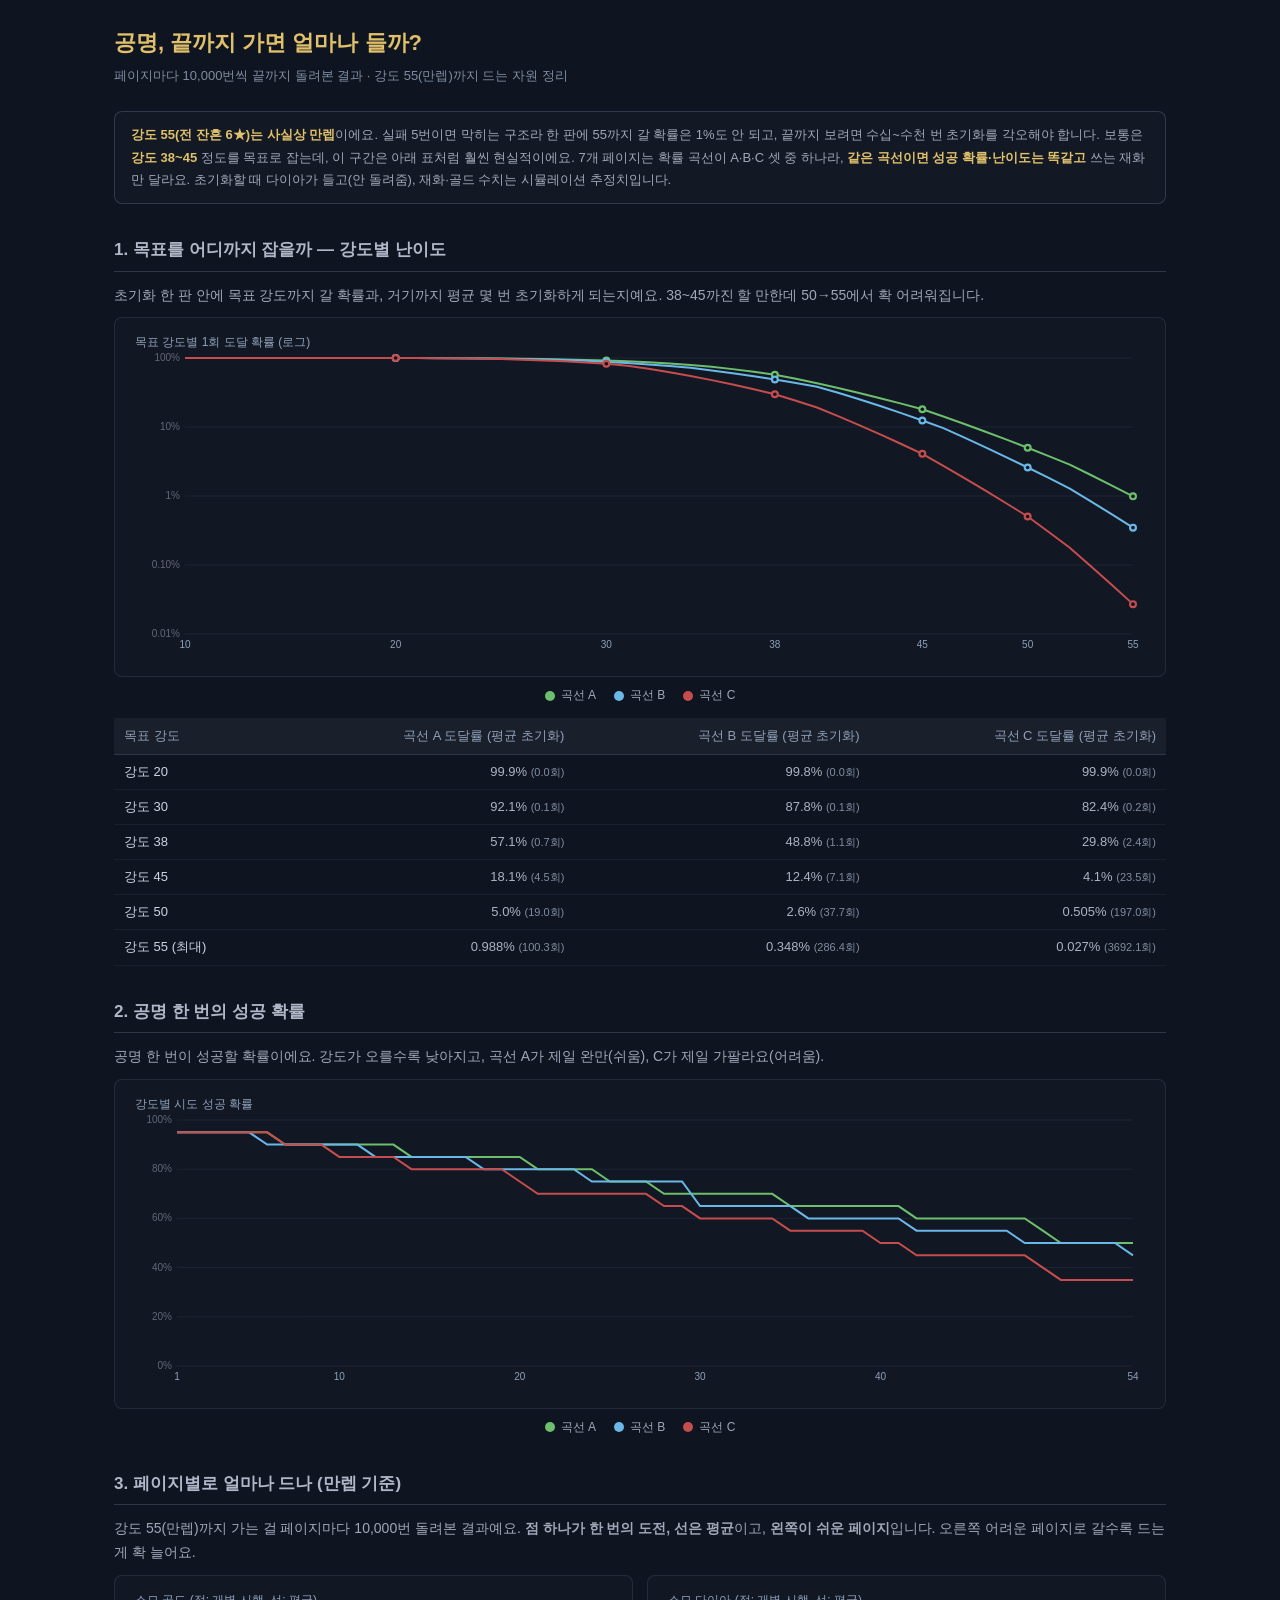
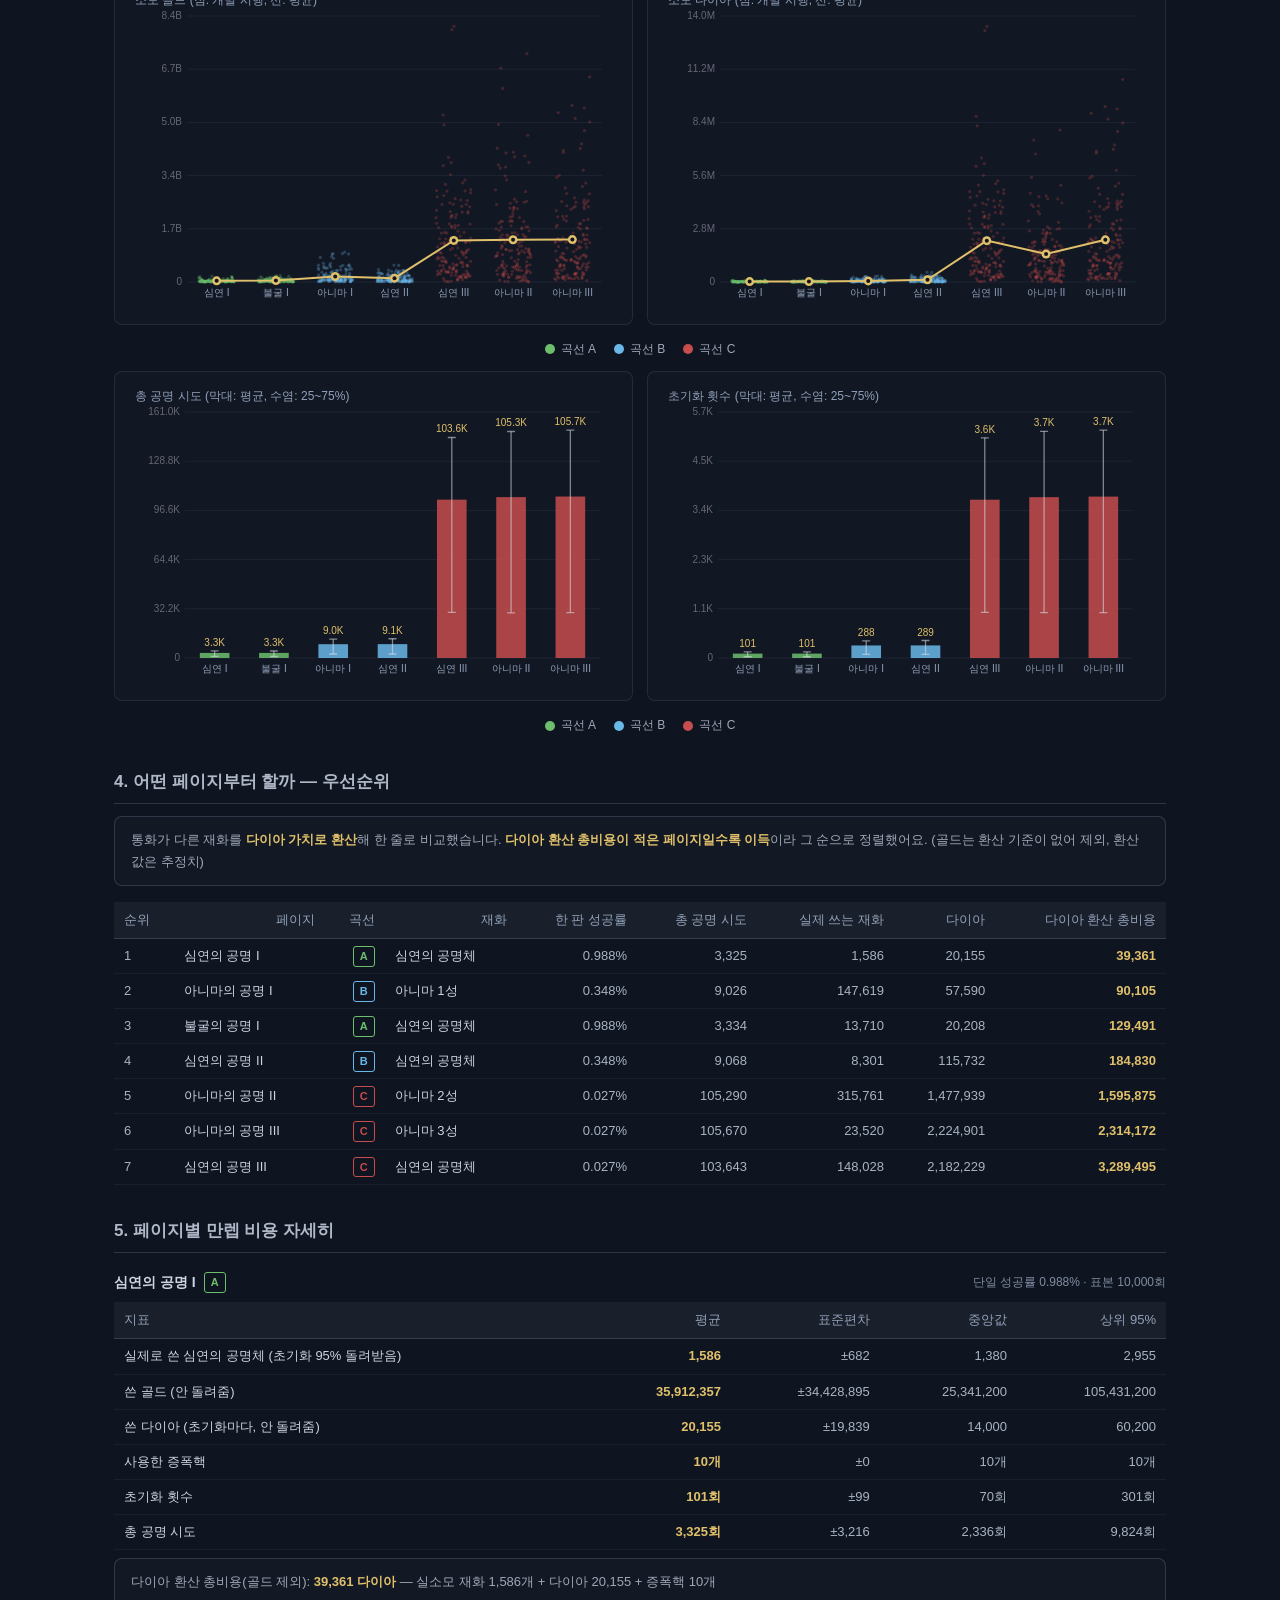
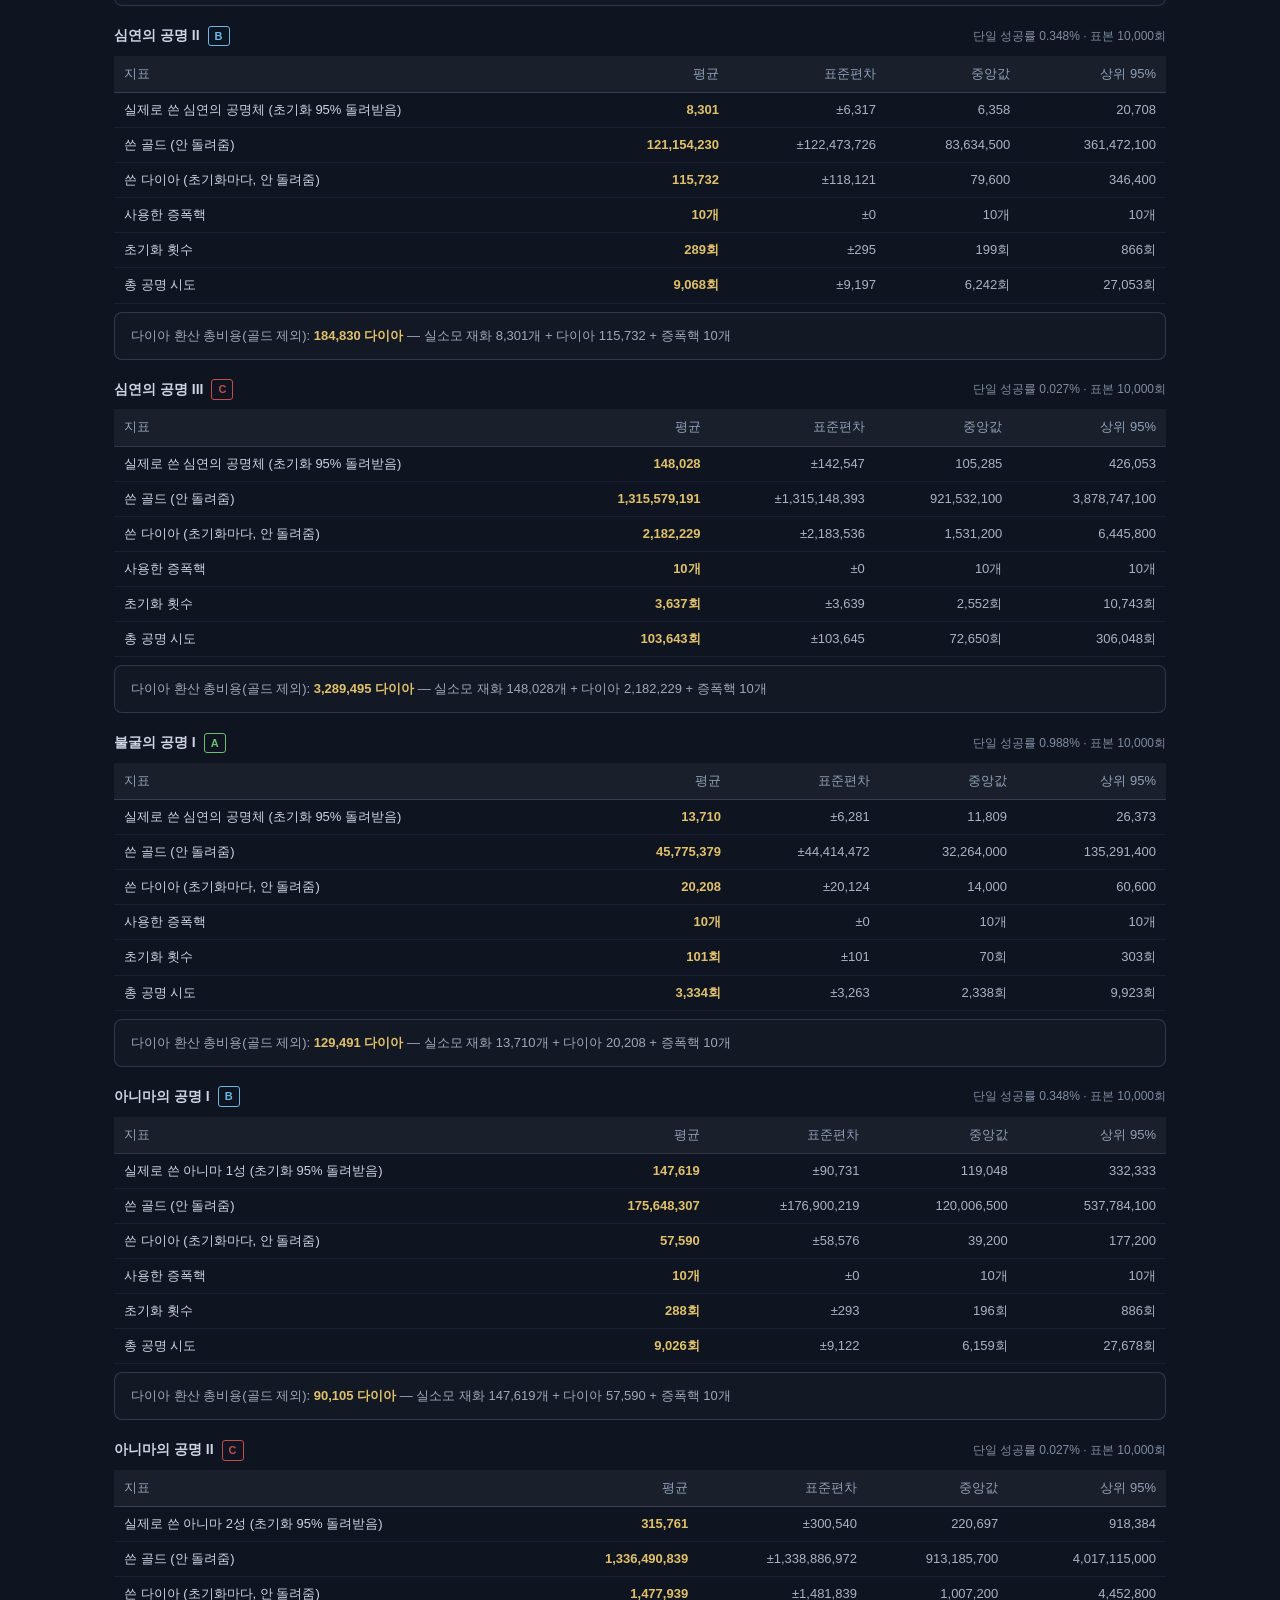
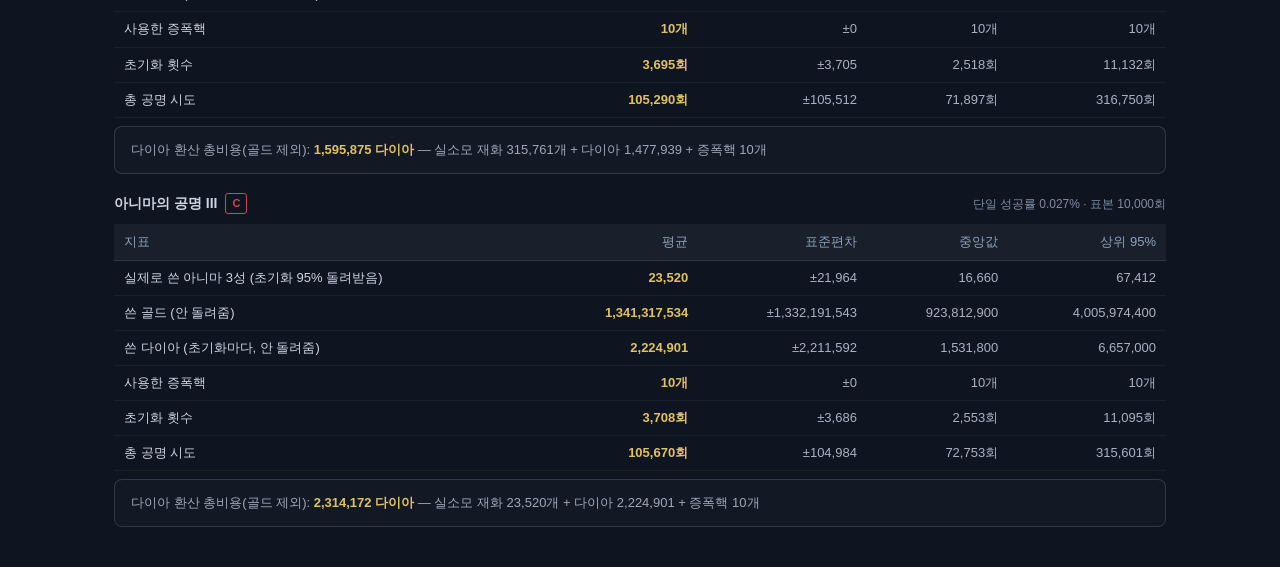
==== reports/resonance_report.html @ 5d57286c "deploy: architect-tools/architect-awaken-simulator-dev@54237c54e49e4f2bc027393da803117a9bcd02e2" ====
<!DOCTYPE html><html lang="ko"><head><meta charset="UTF-8"><title>공명 시스템 — 졸업 재화 분석</title>
<style>
  * { margin:0; padding:0; box-sizing:border-box; }
  body { font-family:'Noto Sans KR',-apple-system,sans-serif; background:#0e1420; color:#c8d0e0; padding:24px; line-height:1.7; max-width:1100px; margin:0 auto; }
  h1 { font-size:22px; color:#e0c06a; margin-bottom:4px; }
  .subtitle { font-size:13px; color:#808da0; margin-bottom:24px; }
  h2 { font-size:17px; color:#b0b8c8; margin:32px 0 12px; border-bottom:1px solid rgba(120,135,160,0.3); padding-bottom:6px; }
  h3 { font-size:14px; color:#cdd5e2; margin:18px 0 8px; display:flex; align-items:center; gap:8px; }
  h3 .meta { font-size:12px; color:#808da0; font-weight:400; margin-left:auto; }
  p,li { font-size:14px; color:#a0a8b8; }
  .note-box { background:rgba(255,255,255,0.02); border:1px solid rgba(120,135,160,0.3); border-radius:8px; padding:12px 16px; font-size:13px; color:#a0a8b8; margin-bottom:16px; line-height:1.7; }
  .note-box b { color:#e0c06a; }
  table { border-collapse:collapse; width:100%; margin-bottom:8px; font-size:13px; }
  th { background:rgba(255,255,255,0.05); color:#90a0b8; padding:7px 10px; text-align:right; font-weight:500; border-bottom:1px solid rgba(120,135,160,0.3); }
  th:first-child,td:first-child { text-align:left; }
  td { padding:6px 10px; text-align:right; border-bottom:1px solid rgba(120,135,160,0.1); color:#aab4c2; font-variant-numeric:tabular-nums; }
  td.lc { text-align:left; color:#cdd5e2; }
  td.hl { color:#e0c06a; font-weight:700; }
  td .sub { color:#808da0; font-size:11px; }
  .curve { display:inline-block; min-width:20px; text-align:center; padding:0 6px; border:1px solid; border-radius:3px; font-size:11px; font-weight:700; }
  .chart-container { background:rgba(255,255,255,0.015); border:1px solid rgba(120,135,160,0.18); border-radius:8px; padding:14px 16px; margin-bottom:8px; }
  .chart-container canvas { display:block; width:100%; }
  .chart-row { display:flex; gap:14px; flex-wrap:wrap; }
  .chart-row .chart-container { flex:1; min-width:340px; }
  .legend { display:flex; gap:18px; justify-content:center; margin:6px 0 12px; }
  .legend-item { font-size:12px; color:#a0a8b8; display:flex; align-items:center; gap:6px; }
  .legend-dot { width:10px; height:10px; border-radius:50%; display:inline-block; }
</style></head>
<body>
  <h1>공명, 끝까지 가면 얼마나 들까?</h1>
  <div class="subtitle">페이지마다 10,000번씩 끝까지 돌려본 결과 · 강도 55(만렙)까지 드는 자원 정리</div>

  <div class="note-box">
    <b>강도 55(전 잔흔 6★)는 사실상 만렙</b>이에요. 실패 5번이면 막히는 구조라 한 판에 55까지 갈 확률은 1%도 안 되고, 끝까지 보려면 수십~수천 번 초기화를 각오해야 합니다.
    보통은 <b>강도 38~45</b> 정도를 목표로 잡는데, 이 구간은 아래 표처럼 훨씬 현실적이에요.
    7개 페이지는 확률 곡선이 A·B·C 셋 중 하나라, <b>같은 곡선이면 성공 확률·난이도는 똑같고</b> 쓰는 재화만 달라요.
    초기화할 때 다이아가 들고(안 돌려줌), 재화·골드 수치는 시뮬레이션 추정치입니다.
  </div>

  <h2>1. 목표를 어디까지 잡을까 — 강도별 난이도</h2>
  <p style="margin-bottom:10px;">초기화 한 판 안에 목표 강도까지 갈 확률과, 거기까지 평균 몇 번 초기화하게 되는지예요. 38~45까진 할 만한데 50→55에서 확 어려워집니다.</p>
  <div class="chart-container"><canvas id="cReach"></canvas></div>
  <div class="legend"><span class="legend-item"><span class="legend-dot" style="background:#6dbf6d"></span>곡선 A</span><span class="legend-item"><span class="legend-dot" style="background:#6ab8e8"></span>곡선 B</span><span class="legend-item"><span class="legend-dot" style="background:#c64d4d"></span>곡선 C</span></div>
  <table>
    <thead><tr><th>목표 강도</th><th>곡선 A 도달률 (평균 초기화)</th><th>곡선 B 도달률 (평균 초기화)</th><th>곡선 C 도달률 (평균 초기화)</th></tr></thead>
    <tbody><tr><td class="lc">강도 20</td><td>99.9% <span class="sub">(0.0회)</span></td><td>99.8% <span class="sub">(0.0회)</span></td><td>99.9% <span class="sub">(0.0회)</span></td></tr><tr><td class="lc">강도 30</td><td>92.1% <span class="sub">(0.1회)</span></td><td>87.8% <span class="sub">(0.1회)</span></td><td>82.4% <span class="sub">(0.2회)</span></td></tr><tr><td class="lc">강도 38</td><td>57.1% <span class="sub">(0.7회)</span></td><td>48.8% <span class="sub">(1.1회)</span></td><td>29.8% <span class="sub">(2.4회)</span></td></tr><tr><td class="lc">강도 45</td><td>18.1% <span class="sub">(4.5회)</span></td><td>12.4% <span class="sub">(7.1회)</span></td><td>4.1% <span class="sub">(23.5회)</span></td></tr><tr><td class="lc">강도 50</td><td>5.0% <span class="sub">(19.0회)</span></td><td>2.6% <span class="sub">(37.7회)</span></td><td>0.505% <span class="sub">(197.0회)</span></td></tr><tr><td class="lc">강도 55 (최대)</td><td>0.988% <span class="sub">(100.3회)</span></td><td>0.348% <span class="sub">(286.4회)</span></td><td>0.027% <span class="sub">(3692.1회)</span></td></tr></tbody>
  </table>

  <h2>2. 공명 한 번의 성공 확률</h2>
  <p style="margin-bottom:10px;">공명 한 번이 성공할 확률이에요. 강도가 오를수록 낮아지고, 곡선 A가 제일 완만(쉬움), C가 제일 가팔라요(어려움).</p>
  <div class="chart-container"><canvas id="cProb"></canvas></div>
  <div class="legend"><span class="legend-item"><span class="legend-dot" style="background:#6dbf6d"></span>곡선 A</span><span class="legend-item"><span class="legend-dot" style="background:#6ab8e8"></span>곡선 B</span><span class="legend-item"><span class="legend-dot" style="background:#c64d4d"></span>곡선 C</span></div>

  <h2>3. 페이지별로 얼마나 드나 (만렙 기준)</h2>
  <p style="margin-bottom:10px;">강도 55(만렙)까지 가는 걸 페이지마다 10,000번 돌려본 결과예요. <b>점 하나가 한 번의 도전, 선은 평균</b>이고, <b>왼쪽이 쉬운 페이지</b>입니다. 오른쪽 어려운 페이지로 갈수록 드는 게 확 늘어요.</p>
  <div class="chart-row">
    <div class="chart-container"><canvas id="cGold"></canvas></div>
    <div class="chart-container"><canvas id="cDia"></canvas></div>
  </div>
  <div class="legend"><span class="legend-item"><span class="legend-dot" style="background:#6dbf6d"></span>곡선 A</span><span class="legend-item"><span class="legend-dot" style="background:#6ab8e8"></span>곡선 B</span><span class="legend-item"><span class="legend-dot" style="background:#c64d4d"></span>곡선 C</span></div>
  <div class="chart-row">
    <div class="chart-container"><canvas id="cAtt"></canvas></div>
    <div class="chart-container"><canvas id="cReset"></canvas></div>
  </div>
  <div class="legend"><span class="legend-item"><span class="legend-dot" style="background:#6dbf6d"></span>곡선 A</span><span class="legend-item"><span class="legend-dot" style="background:#6ab8e8"></span>곡선 B</span><span class="legend-item"><span class="legend-dot" style="background:#c64d4d"></span>곡선 C</span></div>

  <h2>4. 어떤 페이지부터 할까 — 우선순위</h2>
  <div class="note-box">
    통화가 다른 재화를 <b>다이아 가치로 환산</b>해 한 줄로 비교했습니다.
    <b>다이아 환산 총비용이 적은 페이지일수록 이득</b>이라 그 순으로 정렬했어요. (골드는 환산 기준이 없어 제외, 환산값은 추정치)
  </div>
  <table>
    <thead><tr><th>순위</th><th>페이지</th><th>곡선</th><th>재화</th><th>한 판 성공률</th><th>총 공명 시도</th><th>실제 쓰는 재화</th><th>다이아</th><th>다이아 환산 총비용</th></tr></thead>
    <tbody>
  <tr><td>1</td><td class="lc">심연의 공명 I</td><td><span class="curve" style="color:#6dbf6d;border-color:#6dbf6d">A</span></td><td class="lc">심연의 공명체</td>
  <td>0.988%</td><td>3,325</td><td>1,586</td><td>20,155</td><td class="hl">39,361</td></tr>
  <tr><td>2</td><td class="lc">아니마의 공명 I</td><td><span class="curve" style="color:#6ab8e8;border-color:#6ab8e8">B</span></td><td class="lc">아니마 1성</td>
  <td>0.348%</td><td>9,026</td><td>147,619</td><td>57,590</td><td class="hl">90,105</td></tr>
  <tr><td>3</td><td class="lc">불굴의 공명 I</td><td><span class="curve" style="color:#6dbf6d;border-color:#6dbf6d">A</span></td><td class="lc">심연의 공명체</td>
  <td>0.988%</td><td>3,334</td><td>13,710</td><td>20,208</td><td class="hl">129,491</td></tr>
  <tr><td>4</td><td class="lc">심연의 공명 II</td><td><span class="curve" style="color:#6ab8e8;border-color:#6ab8e8">B</span></td><td class="lc">심연의 공명체</td>
  <td>0.348%</td><td>9,068</td><td>8,301</td><td>115,732</td><td class="hl">184,830</td></tr>
  <tr><td>5</td><td class="lc">아니마의 공명 II</td><td><span class="curve" style="color:#c64d4d;border-color:#c64d4d">C</span></td><td class="lc">아니마 2성</td>
  <td>0.027%</td><td>105,290</td><td>315,761</td><td>1,477,939</td><td class="hl">1,595,875</td></tr>
  <tr><td>6</td><td class="lc">아니마의 공명 III</td><td><span class="curve" style="color:#c64d4d;border-color:#c64d4d">C</span></td><td class="lc">아니마 3성</td>
  <td>0.027%</td><td>105,670</td><td>23,520</td><td>2,224,901</td><td class="hl">2,314,172</td></tr>
  <tr><td>7</td><td class="lc">심연의 공명 III</td><td><span class="curve" style="color:#c64d4d;border-color:#c64d4d">C</span></td><td class="lc">심연의 공명체</td>
  <td>0.027%</td><td>103,643</td><td>148,028</td><td>2,182,229</td><td class="hl">3,289,495</td></tr></tbody>
  </table>

  <h2>5. 페이지별 만렙 비용 자세히</h2>
  <h3>심연의 공명 I <span class="curve" style="color:#6dbf6d;border-color:#6dbf6d">A</span> <span class="meta">단일 성공률 0.988% · 표본 10,000회</span></h3>
  <table><thead><tr><th>지표</th><th>평균</th><th>표준편차</th><th>중앙값</th><th>상위 95%</th></tr></thead><tbody>
    <tr><td class="lc">실제로 쓴 심연의 공명체 (초기화 95% 돌려받음)</td><td class="hl">1,586</td><td>±682</td><td>1,380</td><td>2,955</td></tr><tr><td class="lc">쓴 골드 (안 돌려줌)</td><td class="hl">35,912,357</td><td>±34,428,895</td><td>25,341,200</td><td>105,431,200</td></tr>
    <tr><td class="lc">쓴 다이아 (초기화마다, 안 돌려줌)</td><td class="hl">20,155</td><td>±19,839</td><td>14,000</td><td>60,200</td></tr><tr><td class="lc">사용한 증폭핵</td><td class="hl">10개</td><td>±0</td><td>10개</td><td>10개</td></tr>
    <tr><td class="lc">초기화 횟수</td><td class="hl">101회</td><td>±99</td><td>70회</td><td>301회</td></tr><tr><td class="lc">총 공명 시도</td><td class="hl">3,325회</td><td>±3,216</td><td>2,336회</td><td>9,824회</td></tr>
  </tbody></table>
  <div class="note-box" style="margin-top:6px;">다이아 환산 총비용(골드 제외): <b style="color:#e0c06a;">39,361 다이아</b> — 실소모 재화 1,586개 + 다이아 20,155 + 증폭핵 10개</div>
<h3>심연의 공명 II <span class="curve" style="color:#6ab8e8;border-color:#6ab8e8">B</span> <span class="meta">단일 성공률 0.348% · 표본 10,000회</span></h3>
  <table><thead><tr><th>지표</th><th>평균</th><th>표준편차</th><th>중앙값</th><th>상위 95%</th></tr></thead><tbody>
    <tr><td class="lc">실제로 쓴 심연의 공명체 (초기화 95% 돌려받음)</td><td class="hl">8,301</td><td>±6,317</td><td>6,358</td><td>20,708</td></tr><tr><td class="lc">쓴 골드 (안 돌려줌)</td><td class="hl">121,154,230</td><td>±122,473,726</td><td>83,634,500</td><td>361,472,100</td></tr>
    <tr><td class="lc">쓴 다이아 (초기화마다, 안 돌려줌)</td><td class="hl">115,732</td><td>±118,121</td><td>79,600</td><td>346,400</td></tr><tr><td class="lc">사용한 증폭핵</td><td class="hl">10개</td><td>±0</td><td>10개</td><td>10개</td></tr>
    <tr><td class="lc">초기화 횟수</td><td class="hl">289회</td><td>±295</td><td>199회</td><td>866회</td></tr><tr><td class="lc">총 공명 시도</td><td class="hl">9,068회</td><td>±9,197</td><td>6,242회</td><td>27,053회</td></tr>
  </tbody></table>
  <div class="note-box" style="margin-top:6px;">다이아 환산 총비용(골드 제외): <b style="color:#e0c06a;">184,830 다이아</b> — 실소모 재화 8,301개 + 다이아 115,732 + 증폭핵 10개</div>
<h3>심연의 공명 III <span class="curve" style="color:#c64d4d;border-color:#c64d4d">C</span> <span class="meta">단일 성공률 0.027% · 표본 10,000회</span></h3>
  <table><thead><tr><th>지표</th><th>평균</th><th>표준편차</th><th>중앙값</th><th>상위 95%</th></tr></thead><tbody>
    <tr><td class="lc">실제로 쓴 심연의 공명체 (초기화 95% 돌려받음)</td><td class="hl">148,028</td><td>±142,547</td><td>105,285</td><td>426,053</td></tr><tr><td class="lc">쓴 골드 (안 돌려줌)</td><td class="hl">1,315,579,191</td><td>±1,315,148,393</td><td>921,532,100</td><td>3,878,747,100</td></tr>
    <tr><td class="lc">쓴 다이아 (초기화마다, 안 돌려줌)</td><td class="hl">2,182,229</td><td>±2,183,536</td><td>1,531,200</td><td>6,445,800</td></tr><tr><td class="lc">사용한 증폭핵</td><td class="hl">10개</td><td>±0</td><td>10개</td><td>10개</td></tr>
    <tr><td class="lc">초기화 횟수</td><td class="hl">3,637회</td><td>±3,639</td><td>2,552회</td><td>10,743회</td></tr><tr><td class="lc">총 공명 시도</td><td class="hl">103,643회</td><td>±103,645</td><td>72,650회</td><td>306,048회</td></tr>
  </tbody></table>
  <div class="note-box" style="margin-top:6px;">다이아 환산 총비용(골드 제외): <b style="color:#e0c06a;">3,289,495 다이아</b> — 실소모 재화 148,028개 + 다이아 2,182,229 + 증폭핵 10개</div>
<h3>불굴의 공명 I <span class="curve" style="color:#6dbf6d;border-color:#6dbf6d">A</span> <span class="meta">단일 성공률 0.988% · 표본 10,000회</span></h3>
  <table><thead><tr><th>지표</th><th>평균</th><th>표준편차</th><th>중앙값</th><th>상위 95%</th></tr></thead><tbody>
    <tr><td class="lc">실제로 쓴 심연의 공명체 (초기화 95% 돌려받음)</td><td class="hl">13,710</td><td>±6,281</td><td>11,809</td><td>26,373</td></tr><tr><td class="lc">쓴 골드 (안 돌려줌)</td><td class="hl">45,775,379</td><td>±44,414,472</td><td>32,264,000</td><td>135,291,400</td></tr>
    <tr><td class="lc">쓴 다이아 (초기화마다, 안 돌려줌)</td><td class="hl">20,208</td><td>±20,124</td><td>14,000</td><td>60,600</td></tr><tr><td class="lc">사용한 증폭핵</td><td class="hl">10개</td><td>±0</td><td>10개</td><td>10개</td></tr>
    <tr><td class="lc">초기화 횟수</td><td class="hl">101회</td><td>±101</td><td>70회</td><td>303회</td></tr><tr><td class="lc">총 공명 시도</td><td class="hl">3,334회</td><td>±3,263</td><td>2,338회</td><td>9,923회</td></tr>
  </tbody></table>
  <div class="note-box" style="margin-top:6px;">다이아 환산 총비용(골드 제외): <b style="color:#e0c06a;">129,491 다이아</b> — 실소모 재화 13,710개 + 다이아 20,208 + 증폭핵 10개</div>
<h3>아니마의 공명 I <span class="curve" style="color:#6ab8e8;border-color:#6ab8e8">B</span> <span class="meta">단일 성공률 0.348% · 표본 10,000회</span></h3>
  <table><thead><tr><th>지표</th><th>평균</th><th>표준편차</th><th>중앙값</th><th>상위 95%</th></tr></thead><tbody>
    <tr><td class="lc">실제로 쓴 아니마 1성 (초기화 95% 돌려받음)</td><td class="hl">147,619</td><td>±90,731</td><td>119,048</td><td>332,333</td></tr><tr><td class="lc">쓴 골드 (안 돌려줌)</td><td class="hl">175,648,307</td><td>±176,900,219</td><td>120,006,500</td><td>537,784,100</td></tr>
    <tr><td class="lc">쓴 다이아 (초기화마다, 안 돌려줌)</td><td class="hl">57,590</td><td>±58,576</td><td>39,200</td><td>177,200</td></tr><tr><td class="lc">사용한 증폭핵</td><td class="hl">10개</td><td>±0</td><td>10개</td><td>10개</td></tr>
    <tr><td class="lc">초기화 횟수</td><td class="hl">288회</td><td>±293</td><td>196회</td><td>886회</td></tr><tr><td class="lc">총 공명 시도</td><td class="hl">9,026회</td><td>±9,122</td><td>6,159회</td><td>27,678회</td></tr>
  </tbody></table>
  <div class="note-box" style="margin-top:6px;">다이아 환산 총비용(골드 제외): <b style="color:#e0c06a;">90,105 다이아</b> — 실소모 재화 147,619개 + 다이아 57,590 + 증폭핵 10개</div>
<h3>아니마의 공명 II <span class="curve" style="color:#c64d4d;border-color:#c64d4d">C</span> <span class="meta">단일 성공률 0.027% · 표본 10,000회</span></h3>
  <table><thead><tr><th>지표</th><th>평균</th><th>표준편차</th><th>중앙값</th><th>상위 95%</th></tr></thead><tbody>
    <tr><td class="lc">실제로 쓴 아니마 2성 (초기화 95% 돌려받음)</td><td class="hl">315,761</td><td>±300,540</td><td>220,697</td><td>918,384</td></tr><tr><td class="lc">쓴 골드 (안 돌려줌)</td><td class="hl">1,336,490,839</td><td>±1,338,886,972</td><td>913,185,700</td><td>4,017,115,000</td></tr>
    <tr><td class="lc">쓴 다이아 (초기화마다, 안 돌려줌)</td><td class="hl">1,477,939</td><td>±1,481,839</td><td>1,007,200</td><td>4,452,800</td></tr><tr><td class="lc">사용한 증폭핵</td><td class="hl">10개</td><td>±0</td><td>10개</td><td>10개</td></tr>
    <tr><td class="lc">초기화 횟수</td><td class="hl">3,695회</td><td>±3,705</td><td>2,518회</td><td>11,132회</td></tr><tr><td class="lc">총 공명 시도</td><td class="hl">105,290회</td><td>±105,512</td><td>71,897회</td><td>316,750회</td></tr>
  </tbody></table>
  <div class="note-box" style="margin-top:6px;">다이아 환산 총비용(골드 제외): <b style="color:#e0c06a;">1,595,875 다이아</b> — 실소모 재화 315,761개 + 다이아 1,477,939 + 증폭핵 10개</div>
<h3>아니마의 공명 III <span class="curve" style="color:#c64d4d;border-color:#c64d4d">C</span> <span class="meta">단일 성공률 0.027% · 표본 10,000회</span></h3>
  <table><thead><tr><th>지표</th><th>평균</th><th>표준편차</th><th>중앙값</th><th>상위 95%</th></tr></thead><tbody>
    <tr><td class="lc">실제로 쓴 아니마 3성 (초기화 95% 돌려받음)</td><td class="hl">23,520</td><td>±21,964</td><td>16,660</td><td>67,412</td></tr><tr><td class="lc">쓴 골드 (안 돌려줌)</td><td class="hl">1,341,317,534</td><td>±1,332,191,543</td><td>923,812,900</td><td>4,005,974,400</td></tr>
    <tr><td class="lc">쓴 다이아 (초기화마다, 안 돌려줌)</td><td class="hl">2,224,901</td><td>±2,211,592</td><td>1,531,800</td><td>6,657,000</td></tr><tr><td class="lc">사용한 증폭핵</td><td class="hl">10개</td><td>±0</td><td>10개</td><td>10개</td></tr>
    <tr><td class="lc">초기화 횟수</td><td class="hl">3,708회</td><td>±3,686</td><td>2,553회</td><td>11,095회</td></tr><tr><td class="lc">총 공명 시도</td><td class="hl">105,670회</td><td>±104,984</td><td>72,753회</td><td>315,601회</td></tr>
  </tbody></table>
  <div class="note-box" style="margin-top:6px;">다이아 환산 총비용(골드 제외): <b style="color:#e0c06a;">2,314,172 다이아</b> — 실소모 재화 23,520개 + 다이아 2,224,901 + 증폭핵 10개</div>

<script>
const PROB={"A":[0.95,0.95,0.95,0.95,0.95,0.95,0.9,0.9,0.9,0.9,0.9,0.9,0.9,0.85,0.85,0.85,0.85,0.85,0.85,0.85,0.8,0.8,0.8,0.8,0.75,0.75,0.75,0.7,0.7,0.7,0.7,0.7,0.7,0.7,0.65,0.65,0.65,0.65,0.65,0.65,0.65,0.6,0.6,0.6,0.6,0.6,0.6,0.6,0.55,0.5,0.5,0.5,0.5,0.5],"B":[0.95,0.95,0.95,0.95,0.95,0.9,0.9,0.9,0.9,0.9,0.9,0.85,0.85,0.85,0.85,0.85,0.85,0.8,0.8,0.8,0.8,0.8,0.8,0.75,0.75,0.75,0.75,0.75,0.75,0.65,0.65,0.65,0.65,0.65,0.65,0.6,0.6,0.6,0.6,0.6,0.6,0.55,0.55,0.55,0.55,0.55,0.55,0.5,0.5,0.5,0.5,0.5,0.5,0.45],"C":[0.95,0.95,0.95,0.95,0.95,0.95,0.9,0.9,0.9,0.85,0.85,0.85,0.85,0.8,0.8,0.8,0.8,0.8,0.8,0.75,0.7,0.7,0.7,0.7,0.7,0.7,0.7,0.65,0.65,0.6,0.6,0.6,0.6,0.6,0.55,0.55,0.55,0.55,0.55,0.5,0.5,0.45,0.45,0.45,0.45,0.45,0.45,0.45,0.4,0.35,0.35,0.35,0.35,0.35]},REACH={"A":[{"t":10,"p":1},{"t":11,"p":1},{"t":12,"p":1},{"t":13,"p":0.999998},{"t":14,"p":0.999994},{"t":15,"p":0.999985},{"t":16,"p":0.999967},{"t":17,"p":0.999936},{"t":18,"p":0.999759},{"t":19,"p":0.999398},{"t":20,"p":0.99877},{"t":21,"p":0.997787},{"t":22,"p":0.996357},{"t":23,"p":0.994386},{"t":24,"p":0.991784},{"t":25,"p":0.985749},{"t":26,"p":0.977556},{"t":27,"p":0.967022},{"t":28,"p":0.954037},{"t":29,"p":0.938564},{"t":30,"p":0.920632},{"t":31,"p":0.900334},{"t":32,"p":0.867278},{"t":33,"p":0.830511},{"t":34,"p":0.790709},{"t":35,"p":0.748588},{"t":36,"p":0.689985},{"t":37,"p":0.630493},{"t":38,"p":0.571469},{"t":39,"p":0.498613},{"t":40,"p":0.430411},{"t":41,"p":0.367909},{"t":42,"p":0.31166},{"t":43,"p":0.26183},{"t":44,"p":0.218292},{"t":45,"p":0.180713},{"t":46,"p":0.14195},{"t":47,"p":0.11056},{"t":48,"p":0.085444},{"t":49,"p":0.065564},{"t":50,"p":0.049979},{"t":51,"p":0.037868},{"t":52,"p":0.02853},{"t":53,"p":0.02016},{"t":54,"p":0.014153},{"t":55,"p":0.009876}],"B":[{"t":10,"p":1},{"t":11,"p":1},{"t":12,"p":1},{"t":13,"p":0.999998},{"t":14,"p":0.999994},{"t":15,"p":0.999985},{"t":16,"p":0.999967},{"t":17,"p":0.999843},{"t":18,"p":0.999569},{"t":19,"p":0.999067},{"t":20,"p":0.998253},{"t":21,"p":0.997035},{"t":22,"p":0.995319},{"t":23,"p":0.990992},{"t":24,"p":0.984753},{"t":25,"p":0.976357},{"t":26,"p":0.965625},{"t":27,"p":0.952454},{"t":28,"p":0.936809},{"t":29,"p":0.909842},{"t":30,"p":0.878444},{"t":31,"p":0.843142},{"t":32,"p":0.804572},{"t":33,"p":0.763428},{"t":34,"p":0.720423},{"t":35,"p":0.66139},{"t":36,"p":0.602123},{"t":37,"p":0.543869},{"t":38,"p":0.487642},{"t":39,"p":0.434219},{"t":40,"p":0.384159},{"t":41,"p":0.313185},{"t":42,"p":0.252302},{"t":43,"p":0.201082},{"t":44,"p":0.158703},{"t":45,"p":0.124149},{"t":46,"p":0.096332},{"t":47,"p":0.070247},{"t":48,"p":0.050758},{"t":49,"p":0.036371},{"t":50,"p":0.025865},{"t":51,"p":0.018265},{"t":52,"p":0.012815},{"t":53,"p":0.008356},{"t":54,"p":0.00541},{"t":55,"p":0.003479}],"C":[{"t":10,"p":1},{"t":11,"p":1},{"t":12,"p":1},{"t":13,"p":0.999998},{"t":14,"p":0.999994},{"t":15,"p":0.999985},{"t":16,"p":0.999967},{"t":17,"p":0.999936},{"t":18,"p":0.999759},{"t":19,"p":0.999398},{"t":20,"p":0.99877},{"t":21,"p":0.996742},{"t":22,"p":0.993321},{"t":23,"p":0.988178},{"t":24,"p":0.981031},{"t":25,"p":0.96635},{"t":26,"p":0.946855},{"t":27,"p":0.922557},{"t":28,"p":0.893695},{"t":29,"p":0.860696},{"t":30,"p":0.824119},{"t":31,"p":0.770547},{"t":32,"p":0.697124},{"t":33,"p":0.622271},{"t":34,"p":0.548613},{"t":35,"p":0.478191},{"t":36,"p":0.412464},{"t":37,"p":0.352361},{"t":38,"p":0.298358},{"t":39,"p":0.240247},{"t":40,"p":0.191412},{"t":41,"p":0.143557},{"t":42,"p":0.106402},{"t":43,"p":0.078029},{"t":44,"p":0.056675},{"t":45,"p":0.040806},{"t":46,"p":0.027336},{"t":47,"p":0.01814},{"t":48,"p":0.011935},{"t":49,"p":0.007791},{"t":50,"p":0.00505},{"t":51,"p":0.003011},{"t":52,"p":0.001781},{"t":53,"p":0.000958},{"t":54,"p":0.000511},{"t":55,"p":0.000271}]},PD=[{"label":"심연 I","curve":"A","gd":{"m":35912357.07,"p25":11107300,"p75":49920400,"s":[166810500,52359700,61724800,66583300,1190200,38831600,12667400,32951900,24883300,29559000,29060300,12578700,1317500,30897900,46119700,10226400,11096200,24642000,12026200,23023200,2294900,70645200,43197700,41632200,3196100,14406300,39284600,10586100,61216500,5021200,29021100,13663000,9981300,21278700,6683200,10859600,17218900,4370000,37743400,30496300,13329800,41541100,16363400,110604600,7855800,64002800,3250500,2285100,8336200,89052800,37662400,22567600,28575800,64839500,29284400,1404900,1575900,13491000,22184000,7600200,33635800,21079500,11719900,68677400,2312600,47126900,29439800,50134600,5918400,185913700,123432000,9932100,174189800,5370200,6656800,9652200,7519400,26924700,107336300,21870100,13803100,42634100,21765800,24538500,34813100,15095400,16516900,120744400,33456100,13840700,27023000,44947900,14479600,24163500,3277600,159119500,905800,6534300,23245100,35460300,20509400,43543900,9699300,31509800,7735500,1095700,45114800,8235900,117954300,11701900,6300300,11385500,20213600,69255400,39998600,27882600,10933700,4924700,13982800,44556700,6631300,24820900,20622300,136400600,3934600,13682400,38381500,120178300,59703200,20286200,66201500,62312600,9320600,45537100,81498100,4320500,117166800,24544100,19396800,60131300,5982000,55223900,50471800,93429400,26092300,18900700,144062400,6067000,15967700,7806800,118682800,68024100,42538800,33469800,36030200,67607900,33142000,35216400,23369000,25354700]},"di":{"m":20154.96,"p25":5800,"p75":28200,"s":[98000,29800,34800,37000,200,22400,6400,19200,13600,16800,16400,6000,200,17200,25800,5600,5800,12200,6800,12000,800,38400,25400,23600,1200,8000,23000,5000,34600,2600,16400,7400,5600,11000,3800,6000,8800,2000,21000,16600,7200,23400,9600,62400,4400,35600,1200,800,3800,49800,21000,12000,16000,36200,16200,200,400,7200,12400,4600,18600,11200,6000,38200,800,26400,17600,27600,2800,106600,70000,4800,101400,2800,3000,5400,3600,15400,61200,12200,8200,24600,11800,14200,19600,7600,9000,69000,19200,7400,14200,24200,8200,13400,1200,93000,0,3000,12600,20400,11200,25400,5000,17200,4000,200,25800,4200,67800,5800,3000,5400,11200,39600,22600,15800,5600,2200,8200,24600,2600,13200,11400,78400,1600,7800,22000,68600,33400,11400,37200,34600,4800,25200,46600,2200,66400,13000,12000,32800,2800,30200,29400,51800,14600,10200,83000,2800,9200,3800,65400,37200,24400,19000,19600,38200,18200,19600,13400,14200]},"at":{"m":3325.3338,"p25":1006,"p75":4636,"s":[15687,4882,5730,6140,85,3622,1129,3095,2291,2767,2697,1098,92,2852,4265,940,1001,2184,1117,2075,184,6468,4046,3876,266,1324,3686,928,5670,453,2708,1260,925,1914,628,1003,1548,379,3481,2792,1219,3830,1540,10240,726,5907,269,185,718,8246,3481,2058,2646,5991,2696,97,120,1231,2059,721,3103,1907,1052,6352,187,4366,2775,4612,519,17328,11442,865,16360,488,574,896,655,2513,10012,2019,1296,3999,1999,2299,3226,1352,1518,11253,3122,1270,2438,4110,1340,2234,267,14953,56,570,2133,3307,1887,4106,879,2903,698,76,4206,745,11007,1037,549,999,1872,6448,3713,2594,983,423,1315,4104,550,2259,1906,12744,330,1274,3579,11185,5505,1873,6115,5741,846,4198,7586,387,10890,2240,1859,5504,524,5074,4741,8615,2417,1732,13452,528,1490,697,10897,6241,3956,3114,3312,6272,3035,3252,2193,2349]},"rs":{"m":100.7748,"p25":29,"p75":141}},{"label":"불굴 I","curve":"A","gd":{"m":45775378.61,"p25":13978600,"p75":62920700,"s":[86823600,61986100,25929900,81873800,50848300,15111400,100065700,163605800,60662100,10562300,11241800,92379100,95911000,7970400,4660300,1190700,28477800,6765900,1828600,184810300,10719600,6313400,54179000,27976800,37656700,25948000,40379400,103379600,1204500,61992700,22901100,77004300,1187600,20891000,130940600,130452300,67041200,25961100,55870500,66893900,2633500,5852900,46136700,58140300,6403300,38701200,23015900,12875000,16939000,42646400,188383700,5641500,12359600,20816100,7567900,20619300,35200500,34183400,104178000,47361800,15217700,26438600,30256400,18168200,13796800,33275600,6296300,99717800,33101800,60021300,73225100,105759600,82070600,95590200,66932900,91511100,108078200,12893000,36701700,1665900,3384200,48404000,84984200,43346100,205685600,2931900,11183100,66771700,31128900,25774200,126014300,90156900,120678600,56272400,10829700,5196500,77665000,10371100,27729800,34085900,21795600,5198700,68345100,34916500,20306400,6054500,86841500,165394700,96152900,16927400,33085500,12628500,72136200,48862300,11349400,87752600,5449200,56502000,32740500,126078100,69478500,8657200,84250600,10606100,2233600,30917300,11929600,31889300,71073000,17552100,44199600,32270700,151322600,57321400,53876300,5056300,49659900,112225800,67791200,4234300,36613300,10657300,1150000,4611600,95169700,19042200,163851600,151858900,14163000,17879900,32213800,6295900,99423200,73199900,8642700,116302600,14875500,204112600,68633600,7666500]},"di":{"m":20208.48,"p25":5800,"p75":28000,"s":[40000,27800,10800,36200,22400,6200,46400,75400,27200,4600,4600,41800,44000,3400,1400,0,12200,2600,400,80800,3600,2600,24200,12200,17400,11200,17400,45400,0,28200,10400,34800,0,8200,58400,59800,30000,10800,24800,29000,800,2400,19800,26600,2200,17400,9200,5200,7200,19400,84000,2000,4600,8600,3000,8600,15000,14200,45800,21200,6200,11800,14200,7800,5000,15000,2400,44400,15000,25400,30800,47400,36600,43400,30600,40800,49800,5600,15600,200,800,20600,38600,19400,93600,800,4800,29400,14600,10600,56800,40800,53400,24600,3800,1800,34800,4400,12000,15000,10200,1800,30000,14000,8800,2000,37400,74200,41200,6800,15200,5000,33000,20600,5000,39800,2000,24800,13600,57200,31400,3400,37800,4400,400,13400,5000,13200,32600,7200,19200,14200,69200,26600,24000,1800,21400,50600,31600,1400,15200,4200,0,1600,42200,8600,74000,68200,6000,7000,13800,2400,45800,32000,3600,51600,6200,93800,29800,2800]},"at":{"m":3334.3992,"p25":998,"p75":4588,"s":[6419,4553,1854,5984,3698,1081,7428,12102,4452,767,800,6795,7089,573,302,58,2051,477,112,13435,709,450,3957,2014,2796,1870,2921,7504,58,4564,1680,5642,58,1462,9577,9635,4907,1841,4083,4845,173,410,3324,4296,431,2839,1612,911,1223,3150,13757,387,844,1483,530,1478,2528,2452,7590,3447,1083,1915,2250,1315,942,2456,434,7280,2433,4290,5233,7728,6006,7040,4954,6693,7988,938,2637,93,206,3496,6245,3183,15135,188,804,4855,2306,1827,9266,6615,8789,4075,737,355,5699,741,2012,2478,1623,354,4971,2460,1482,405,6244,12101,6943,1192,2436,881,5319,3495,819,6431,377,4110,2336,9291,5095,603,6202,765,131,2224,857,2272,5244,1238,3205,2353,11169,4254,3930,343,3597,8193,5050,283,2619,740,56,312,6944,1396,12022,11134,1019,1256,2324,436,7345,5315,610,8477,1055,15064,4986,528]},"rs":{"m":101.0424,"p25":29,"p75":140}},{"label":"아니마 I","curve":"B","gd":{"m":175648306.65,"p25":51064500,"p75":239162300,"s":[10199100,589673400,154059600,30040000,45509600,366843500,180911600,62813000,95604400,91768200,471547000,400177300,181002400,5632400,55447900,404126500,67571800,10939700,67629900,357620700,185988000,46378700,66369200,214121400,886929800,160466800,75600000,30010400,31310300,150469400,207671300,228939000,31023800,216611400,191903600,134222900,348123800,137368400,900514200,95802900,876457400,98173800,26243400,28487100,32215100,270213900,129157800,488450600,125576700,33146700,284828700,215473300,11975100,304366600,12384500,275534300,81300000,45792600,138134000,539222100,178615800,108885200,77888000,254720400,30318100,201868500,439840900,8120500,79962800,89918500,102897900,165235300,196453600,84792900,151120200,139516200,76357600,2990700,162488200,219251000,521719900,492218300,530983500,61084200,71275600,81561300,383762800,47568200,16651500,103385300,103761000,52349700,22912100,90417700,159473400,4355400,76314200,102771100,95415000,442903400,201325100,75178800,96901600,79450700,15600600,155051800,48983400,27265100,394185600,393291200,120377800,96165800,529273700,45725800,345366400,82505100,776763500,111214900,414552400,66930100,56959400,34937300,58097300,28938600,28419300,49696500,477418400,307706900,68879900,804411000,21284400,20798600,52910500,70799400,224822600,2815200,73507500,445312400,26725800,168384100,109355700,749910100,43239200,81841400,51189300,439444400,897756500,946574400,589393900,245522300,39709000,62338300,188395100,72228100,10579000,95446500,54845700,79407400,208261700,526287800]},"di":{"m":57589.92,"p25":16200,"p75":78600,"s":[3200,191600,50600,9400,14400,120600,58800,20600,31000,30600,155600,134200,59000,1000,17800,134800,23000,2800,21800,116200,59200,15000,21000,70200,294800,52400,24400,8800,10000,48800,68400,75400,9800,68400,63400,44200,112200,44800,301000,31200,288800,32800,8600,8800,9800,88200,40800,160200,41600,11000,91400,71200,3200,100600,3200,91400,25600,14800,45200,180000,58800,36600,26000,83400,9800,66200,146400,2200,26800,27200,36000,53400,64400,27400,49400,46800,24600,400,53000,71000,174800,164000,176800,19200,23000,26600,130200,14400,5000,33000,34800,16400,7400,29400,53000,600,25800,32200,31600,143400,67800,25400,32000,25400,4600,50200,15000,8800,126800,131400,38600,30800,172600,14400,114600,25600,255400,35200,134600,22000,19000,10800,18200,8600,8200,15600,153800,100000,22000,267000,6600,6200,17000,24000,72800,400,24000,145800,8400,56400,35200,247800,13400,26800,16400,146800,298200,312600,194200,81400,12600,20800,62200,24200,3000,32400,17400,26400,69200,172000]},"at":{"m":9026.4018,"p25":2603,"p75":12309,"s":[520,30206,7914,1515,2308,18862,9272,3223,4880,4748,24275,20764,9307,242,2833,20880,3496,519,3448,18318,9454,2374,3368,11017,45774,8242,3868,1483,1599,7693,10677,11781,1574,10997,9909,6924,17790,7039,46569,4900,45147,5099,1350,1437,1612,13892,6552,25124,6487,1705,14527,11072,575,15677,584,14217,4112,2338,7083,27896,9193,5625,4019,13081,1544,10354,22703,391,4137,4486,5408,8427,10112,4334,7758,7227,3908,120,8345,11190,27016,25458,27429,3092,3644,4185,19966,2376,831,5260,5377,2658,1161,4638,8203,176,3976,5187,4919,22658,10441,3910,4990,4050,758,7935,2460,1397,20150,20347,6149,4896,27165,2307,17803,4170,39975,5669,21230,3450,2945,1748,2958,1442,1398,2517,24322,15778,3492,41522,1077,1035,2697,3687,11491,117,3757,22882,1361,8735,5564,38622,2185,4186,2606,22711,46426,48811,30282,12628,2028,3233,9732,3760,517,4958,2790,4113,10765,27047]},"rs":{"m":287.9496,"p25":81,"p75":393}},{"label":"심연 II","curve":"B","gd":{"m":121154230.24,"p25":35157800,"p75":167808200,"s":[340115200,123728300,81601100,522689500,38780100,272639600,9814800,31415400,56477000,216510600,38267400,162310700,262935700,95634200,22747500,123038200,73975500,60273800,55327600,66915100,71039800,111481100,136776800,29511100,61659800,62010000,190011700,2526000,100652400,10545500,28717100,116817100,5475200,203847100,18602600,56646500,71284500,239366700,58107100,26792800,163501100,10937600,15470200,16623700,5061800,40369500,36383800,17824100,33729600,28000700,140276900,255996100,75673800,193418400,14888200,136646100,301761500,28122300,28306400,73124900,169236000,3180600,23468300,24331600,60492000,38122800,64256800,160445600,42040200,286410200,62887800,135801100,202056300,199445000,7123800,35724600,189897900,10460000,134037800,55125300,209690900,357293600,105367600,273289000,89396800,12252900,535088200,54094900,295203500,196085500,30403200,326479500,363755500,394844300,41234200,100004100,285643800,270640500,2500200,91584600,222007800,253098700,3526500,15854800,159525200,20463600,41830500,45727900,75543800,47803200,79501200,10261300,22462900,119056300,92441300,184614700,33065000,100476000,171938900,374828500,135273100,6537500,105139300,5331000,8565500,21321400,74473400,357905900,89253400,158387400,51649600,290313400,17115000,296262100,9447900,91722100,373720100,11094500,107602000,16562000,22813600,54953000,356396400,39425300,12713600,213345100,144204900,33929000,24395200,10285800,254372800,99283900,9916300,173019500,10044200,72855300,80829600,66138400,237646900,43007100]},"di":{"m":115731.88,"p25":32800,"p75":160800,"s":[328000,119200,76800,506000,37600,264000,7200,29600,53200,214400,34800,154800,254800,91600,21600,115200,70000,58000,52800,63200,65600,106000,130800,27600,60800,58400,186000,1200,99200,8400,26000,109600,4000,199600,16800,54400,69600,236400,53200,25200,158800,9200,14000,14000,3600,36800,34400,17600,30400,26400,136000,244400,73200,185600,14000,126800,290800,27200,24400,68800,158800,2000,22800,21600,58400,36800,60400,154000,39600,269600,60400,130400,189600,187200,6800,34000,183600,8800,130800,52400,202400,344000,98000,258800,86400,10800,519600,50800,276000,186400,28000,314000,348000,374400,38400,94800,277600,260000,1200,87600,213200,240000,2400,14400,149600,18400,40000,41600,74800,45600,74800,8000,19600,115600,89600,177200,29200,96800,162800,360000,129200,5600,99200,4000,7600,21200,68400,338000,85200,149200,49600,280800,14800,289200,8800,89200,354000,10000,103600,14400,21200,50400,341200,35600,10800,200800,139200,31600,22400,8400,242000,96000,8000,166000,8800,68400,79600,60400,227200,39600]},"at":{"m":9067.505,"p25":2606,"p75":12591,"s":[25526,9291,6073,39275,2909,20552,672,2332,4214,16404,2813,12149,19782,7175,1693,9158,5527,4506,4121,4968,5267,8338,10239,2181,4658,4617,14371,154,7614,742,2101,8691,380,15369,1369,4246,5364,18150,4285,2001,12343,787,1134,1190,347,2975,2701,1347,2463,2088,10566,19180,5704,14469,1110,10114,22621,2108,2045,5429,12582,209,1778,1777,4548,2864,4775,12018,3133,21305,4719,10197,15015,14832,528,2681,14275,755,10122,4119,15751,26817,7801,20408,6730,896,40338,4033,21902,14652,2260,24488,27231,29432,3057,7471,21559,20287,155,6869,16650,18871,237,1165,11861,1496,3122,3364,5735,3574,5929,719,1633,8957,6951,13806,2410,7544,12837,28086,10135,474,7825,372,627,1622,5495,26679,6689,11793,3877,21808,1245,22331,702,6897,27877,819,8071,1194,1701,4044,26677,2872,909,15882,10825,2523,1800,731,19020,7459,701,12959,733,5427,6089,4881,17789,3182]},"rs":{"m":289.3297,"p25":82,"p75":402}},{"label":"심연 III","curve":"C","gd":{"m":1315579190.7,"p25":378667200,"p75":1831834100,"s":[155128400,1362816000,2695184700,520430700,3087649000,650444200,1398996500,929999900,477748600,1318031900,2211883800,161493000,1854611100,2039558200,1253943600,1216896100,1071395500,300426700,2175440000,2879646000,3772595400,182868600,28275600,1571237800,1731587500,2815593200,3399001100,2035371800,336501100,1153822800,1022683400,2917384700,2033506400,196599300,749611800,207624700,319388800,2134187400,751775100,910267500,7977369400,1263304700,1550607200,1545851400,540099400,174944800,2591490900,662169500,2733053600,913751300,3131657200,227084800,12056500,344710600,1188651400,2261974900,612744000,1247883900,1272197300,2094298700,529632700,725730900,367851800,994222300,1712712900,643805700,138036400,526343400,946061600,1791331100,1210001600,527855700,484916300,637796300,1566275500,425006400,3677915000,1792099200,2455930900,345910000,2890773000,45942300,1421735400,257177300,3223226400,1262418100,610811400,246276600,433495700,493954900,8085289100,312814000,749244900,5279884800,345372700,147674800,429798100,1366506400,550488500,149093900,1605602200,363449300,2393530300,777364700,4970543500,272563900,845502000,212624900,148660100,2225485400,1829826400,849635300,2227495000,263805000,660753900,202551600,305400300,1840003600,787666400,1327755700,195465500,2377888900,69707100,937747300,351015600,11535200,1109969900,318092100,249185400,1722580500,65716200,659251900,1074206600,2634042000,2580601100,961883000,73790000,1763859200,1447677600,1247972900,483040600,783510300,3941514900,291723700,427315800,2455913300,918639700,2504881200,1359245700,89188400,1020961500,2875020500,587865700,2098645900,2460674900,575174200,1245668300,117066400,388767800,1391503000]},"di":{"m":2182229.1,"p25":627600,"p75":3034800,"s":[261600,2245200,4462200,874800,5112600,1086600,2314200,1549800,787800,2196000,3666600,261600,3057000,3393600,2088600,2008800,1782000,508800,3613800,4758000,6243600,301200,44400,2599800,2878200,4679400,5629200,3369000,558600,1905600,1690800,4861800,3351000,321600,1246200,343200,534600,3540000,1255800,1508400,13264800,2098800,2577600,2575200,898800,285000,4286400,1099200,4549800,1524600,5187000,377400,18600,570600,1960800,3757200,1017000,2055000,2109600,3462600,871800,1204200,621600,1653000,2853600,1065000,230400,864000,1563600,2976600,2005800,873000,802200,1039800,2604600,702000,6112200,2957400,4053600,580200,4769400,70200,2340600,437400,5338800,2092800,1006200,415800,717000,819600,13495200,517800,1236600,8743800,575400,243600,714000,2255400,904200,243000,2684400,595800,3958800,1276200,8239200,453600,1390200,352800,241800,3713400,3040800,1409400,3693600,433800,1089000,328200,501000,3052800,1316400,2206200,321600,3946800,114000,1546800,572400,16800,1832400,524400,414600,2851200,106200,1086000,1773600,4363200,4273200,1579800,119400,2923200,2393400,2055000,800400,1287600,6551400,480600,703200,4060200,1509000,4156800,2253600,144600,1702200,4764600,981000,3486000,4088400,949200,2064000,192000,636000,2317200]},"at":{"m":103642.526,"p25":29824,"p75":144314,"s":[12293,107034,212289,41136,243066,51320,110144,73302,37530,104053,174259,12592,145790,160787,98922,95663,84546,23847,171504,226445,296997,14362,2185,123723,136571,221949,267624,160152,26500,90800,80485,230189,159796,15413,59110,16358,25267,168155,59329,71704,629092,99572,122251,121999,42623,13665,204031,52166,215555,72120,246532,17912,924,27146,93479,178288,48322,98059,100234,164805,41619,57186,29138,78411,135166,50700,10889,41253,74396,141282,95318,41561,38140,49971,123520,33407,289919,140942,193125,27335,227258,3512,111733,20452,253834,99471,48018,19503,34156,38893,638420,24652,58973,415712,27241,11614,33895,107491,43226,11661,126823,28504,188347,61035,391611,21483,66417,16707,11625,175609,144253,66958,175425,20710,51875,15867,23974,144983,62188,104596,15335,187512,5466,73745,27471,873,87310,25016,19645,135582,5129,51818,84515,207414,203184,75531,5759,138952,113866,98106,38040,61536,310699,22943,33584,193264,72129,197447,106971,6989,80557,226345,46396,165406,194010,45292,98073,9201,30474,109780]},"rs":{"m":3637.0485,"p25":1046,"p75":5058}},{"label":"아니마 II","curve":"C","gd":{"m":1336490838.65,"p25":375435100,"p75":1881891400,"s":[1920330400,1635255000,1439441800,1919202300,511373500,2038724500,10785700,139215300,886351600,476385200,474707500,1741577300,2341482300,507540400,1134714900,2619737800,1237848300,363088200,526357400,355334600,2317931800,1498459700,382829400,152603600,213662700,3229362500,533362800,1016326700,298317800,887101500,3128600,117029300,923154000,1221639600,180786800,81692200,283744100,1044985700,413722400,828701100,1051964800,233995700,3699355800,578220600,639971700,41278400,924651400,1778397900,2854433200,3979393200,1483023000,1681074900,2058449800,989083400,1946640900,4081107900,1022468200,382930700,2449765000,265718800,1490911400,2914091000,1153592500,166935900,375435100,25301700,855390800,1611655400,339172300,539263400,7216459000,801351900,1064018900,147204200,2356216800,461941600,962339100,2519167300,543176200,45640000,237355900,301927600,587448900,219130300,3779982600,242551300,2072901600,1741205700,6761145200,1918660700,1910078800,361977700,662941100,58864000,995823600,2163725400,1363262600,469970500,311589100,1493761200,473152600,658925300,778032300,234984200,763035900,3354606900,1259361500,868410700,4982126100,1713505400,1859180400,189717000,704535500,1301971700,1914038800,3601513200,1033390800,244382800,1028167800,445233600,3957388000,343211000,1555564500,1319631600,44123500,982203400,154114700,1246329000,3634773300,1561448300,1397880300,508403100,839294700,1122754800,2537303200,1301343100,6117713000,2267282900,1137397400,1341871700,1421396400,2338248200,141775000,1484558700,1677710900,2552108200,4636323200,130559700,410580400,776244000,938923800,19926300,4107503700,496518900,13409100,4231769000,939559900,1736247200,1427045400,2488706900]},"di":{"m":1477938.52,"p25":416400,"p75":2082800,"s":[2120400,1806400,1599600,2114400,563200,2246000,10800,153200,976800,521200,521600,1913200,2596400,553200,1265600,2903600,1378400,392400,590000,390400,2567600,1667600,420800,168800,236800,3586800,586800,1126000,326800,980800,2000,127200,1022000,1342400,201200,88000,305200,1157200,462800,914000,1167200,258800,4080800,632400,704400,44400,1023600,1974800,3146800,4381200,1642400,1862400,2258400,1099200,2145200,4506800,1131600,425600,2697200,288000,1648400,3228000,1270800,190400,414800,27200,936000,1779600,370400,596000,8014400,886400,1178400,160400,2607600,512800,1070400,2790000,605600,51200,256400,330400,649600,240800,4172400,266000,2301600,1926800,7489600,2123200,2113200,401600,736000,65200,1094800,2418000,1504000,521600,349200,1646800,520800,731600,852800,261600,849200,3709200,1398800,952800,5523200,1897200,2063200,209200,778800,1434800,2112000,3977200,1140000,270000,1136400,490400,4386000,380000,1725200,1457200,48000,1085600,166400,1370800,4019200,1728800,1551200,556000,926000,1256400,2811200,1436800,6753600,2513200,1262800,1488000,1568800,2571600,154400,1654800,1852400,2814800,5108400,142800,447200,869200,1034800,20400,4541600,548800,12800,4694400,1038400,1918000,1581600,2736400]},"at":{"m":105289.5891,"p25":29568,"p75":148234,"s":[151161,128752,113505,150995,40242,160397,815,10938,69795,37357,37348,136963,184736,39818,89673,206545,97862,28414,41639,27912,182760,118326,30117,12000,16832,254791,41950,80123,23443,69877,206,9155,72823,96109,14280,6367,22116,82412,32704,65227,82983,18451,291172,45342,50351,3220,72924,140316,224584,312975,116881,132566,161776,78010,153209,321467,80584,30207,192735,20775,117459,229729,90778,13297,29568,1972,67177,127004,26596,42499,569228,63140,83943,11532,185705,36472,75993,198600,42898,3606,18566,23707,46245,17233,297644,19042,163504,137228,532920,151283,150477,28553,52285,4643,78275,171149,107286,37099,24651,117535,37232,51985,61145,18573,60210,264383,99377,68236,392887,135083,146621,14899,55469,102549,150636,283623,81401,19284,80913,34984,312005,27077,122703,103921,3450,77414,12014,98012,286319,123052,110336,39922,66076,88760,200079,102521,481770,178804,89770,105882,111948,183909,11082,117272,132027,200879,364662,10242,32217,61391,73881,1532,323622,39106,1006,333841,73997,136823,112571,195697]},"rs":{"m":3694.8463,"p25":1041,"p75":5207}},{"label":"아니마 III","curve":"C","gd":{"m":1341317534.48,"p25":377683400,"p75":1893061300,"s":[2516929300,978684400,1279778300,2378652500,1376710800,1980917000,513773600,111187700,137388800,428971600,4782928500,1076245900,3126079700,5582142500,2595864400,170839000,828862000,406673500,1978562200,633837700,382746000,374664700,2547851300,1032456000,1798270100,1095394100,1476322700,1355317800,730077200,2406892800,590498600,5170151100,678964400,266332200,168475100,610330100,2789919000,479243800,557625000,415272500,507457900,198684700,4090411100,6484676900,1952695400,123157100,1314818500,2381204200,106451700,1306715800,3535649300,4365406300,805452100,474467500,2296876100,1437576800,905182700,228172800,460818700,478757700,606164200,5500737700,2083123200,130293700,270672600,713794700,1096734400,2661317200,105315300,534027700,696085500,106538100,2510562700,688172300,4164841500,751487300,231191700,704703500,773287200,175204800,721710900,372431500,1246494600,5355344100,2454335800,277927900,1485188600,1339457000,68448100,1351155600,5056898200,248546600,2570314300,1691482300,1929407900,1120503600,1842310300,1338345700,2354188200,511541300,1399709800,277640000,866871400,790848500,1515717600,1290536300,109161900,374619400,585224900,959533300,702461200,1672787000,2316101000,892772600,98999200,3369727600,1073876200,2973838400,1556465600,469118000,42027200,241985500,1302183300,645425500,774427000,303447500,3314400600,606294200,1731182600,845780300,667720400,4223820100,2077107300,792291900,1741204500,273217500,282708500,539241200,553642700,168168500,115302700,2522162900,3022750100,1262472100,1125540300,138781400,1209539400,1840896800,2059883700,68440600,1203709500,167199000,1255858700,1242743800,2388206800,1715029900,807739200,263695200,2254679900,2796896800]},"di":{"m":2224900.92,"p25":625200,"p75":3139800,"s":[4149600,1616400,2113200,3949200,2278800,3298800,846600,180000,229800,705000,7950000,1771800,5221200,9259200,4287000,282600,1364400,672000,3270600,1052400,634200,611400,4233600,1709400,3010800,1828200,2452200,2237400,1183800,3988800,978000,8598600,1116600,439800,279000,1012200,4626600,805800,928200,683400,848400,325800,6801600,10684800,3244200,201600,2178600,3971400,176400,2145600,5895600,7235400,1333800,787200,3825600,2392800,1492800,380400,765000,791400,1002600,9129000,3458400,208200,444000,1167600,1820400,4404600,169200,882600,1140600,174000,4156800,1150200,6904200,1251000,375600,1175400,1284000,288000,1189800,618600,2065800,8910000,4067400,457200,2460600,2221800,108600,2223600,8394000,416400,4266000,2791800,3203400,1849800,3075600,2208600,3909000,856200,2325000,457200,1429200,1284000,2522400,2136600,176400,629400,968400,1608000,1150800,2751000,3833400,1478400,162600,5581800,1787400,4952400,2586000,769800,68400,407400,2175000,1072200,1273200,499800,5490000,998400,2855400,1402200,1105200,7009800,3466200,1311600,2908200,450000,454200,889200,913200,278400,191400,4165800,5055000,2083200,1879200,226800,1995000,3053400,3399600,112200,1996200,272400,2101200,2071800,3974400,2855400,1353000,436800,3732000,4632600]},"at":{"m":105669.9921,"p25":29732,"p75":149069,"s":[197864,76984,100690,187472,108354,156222,40347,8679,10836,33671,376830,84634,246784,439999,204217,13449,65156,32038,155764,49974,30134,29358,200775,81220,142142,86450,116316,106670,57049,189512,46511,407702,53372,20959,13278,48080,219854,37934,43962,32623,40109,15578,322417,509711,154023,9660,103476,188031,8376,102559,279057,343818,63447,37357,181222,113421,71159,18020,36303,37697,47682,433464,164092,10150,21253,55955,86423,209505,8220,42069,54617,8340,197678,54378,327968,59236,18042,55640,60881,13770,56807,29355,98148,422478,193309,21813,117032,105541,5312,106180,398538,19609,202399,132995,152046,88138,145500,105236,185505,40462,110330,21824,68202,61822,119577,101629,8512,29638,46034,75876,55112,131466,182238,70394,7761,265427,84660,234587,122630,36839,3281,19164,102872,50900,60809,23850,261083,47673,136100,66657,52594,332813,163955,62340,137470,21463,22031,42421,43535,13252,9066,198394,238853,99284,88818,10873,95117,145047,162029,5350,94823,13099,99262,98055,188398,135199,63873,20723,177438,220262]},"rs":{"m":3708.1682,"p25":1042,"p75":5233}}];
const GC={A:'#6dbf6d',B:'#6ab8e8',C:'#c64d4d'},GCA={A:'rgba(109,191,109,0.28)',B:'rgba(106,184,232,0.28)',C:'rgba(198,77,77,0.28)'};
const MEAN='#e0c06a',BG='#0e1420';
function setup(id,h){const c=document.getElementById(id);if(!c)return null;const ctx=c.getContext('2d');const dpr=window.devicePixelRatio||1;const W=c.parentElement.clientWidth-32;c.width=W*dpr;c.height=h*dpr;c.style.width=W+'px';c.style.height=h+'px';ctx.setTransform(dpr,0,0,dpr,0,0);return{ctx,W,H:h};}
function shortNum(v){if(v>=1e9)return(v/1e9).toFixed(1)+'B';if(v>=1e6)return(v/1e6).toFixed(1)+'M';if(v>=1e3)return(v/1e3).toFixed(1)+'K';return String(Math.round(v));}
function title(ctx,t){ctx.fillStyle='#90a0b8';ctx.font='12px sans-serif';ctx.textAlign='left';ctx.fillText(t,4,14);}
function gridY(ctx,W,pL,pR,pT,pB,H,max){ctx.strokeStyle='rgba(120,135,160,0.12)';ctx.fillStyle='#667';ctx.font='10px sans-serif';ctx.textAlign='right';for(let i=0;i<=5;i++){const y=pT+(H-pT-pB)*(1-i/5);ctx.beginPath();ctx.moveTo(pL,y);ctx.lineTo(W-pR,y);ctx.stroke();ctx.fillText(shortNum(max*i/5),pL-5,y+3);}}
function xLabels(ctx,W,pL,pR,pB,H,labels){ctx.fillStyle='#90a0b8';ctx.font='10px sans-serif';ctx.textAlign='center';const step=(W-pL-pR)/labels.length;labels.forEach((l,i)=>ctx.fillText(l,pL+step*(i+0.5),H-pB+14));}
function jit(i,k){const x=Math.sin((i+1)*12.9898+k*78.233)*43758.5453;return (x-Math.floor(x))-0.5;}

// 산점도 + 평균선 (각성 '재화 소모 추이' 스타일)
function drawScatter(id,sel,ttl){const s=setup(id,320);if(!s)return;const{ctx,W,H}=s;const pL=56,pR=14,pT=26,pB=28;title(ctx,ttl);
 const max=Math.max.apply(null,PD.map(d=>{const o=sel(d);return Math.max(o.p75,Math.max.apply(null,o.s));}))*1.04||1;
 gridY(ctx,W,pL,pR,pT,pB,H,max);xLabels(ctx,W,pL,pR,pB,H,PD.map(d=>d.label));
 const step=(W-pL-pR)/PD.length;const xc=i=>pL+step*(i+0.5);const Y=v=>pT+(H-pT-pB)*(1-Math.min(v,max)/max);
 PD.forEach((d,i)=>{const o=sel(d);ctx.fillStyle=GCA[d.curve];o.s.forEach((v,j)=>{ctx.beginPath();ctx.arc(xc(i)+jit(j,i)*step*0.6,Y(v),1.6,0,7);ctx.fill();});});
 ctx.strokeStyle=MEAN;ctx.lineWidth=2;ctx.beginPath();PD.forEach((d,i)=>{const x=xc(i),y=Y(sel(d).m);i?ctx.lineTo(x,y):ctx.moveTo(x,y);});ctx.stroke();
 PD.forEach((d,i)=>{const x=xc(i),y=Y(sel(d).m);ctx.fillStyle=MEAN;ctx.beginPath();ctx.arc(x,y,4.5,0,7);ctx.fill();ctx.fillStyle=BG;ctx.beginPath();ctx.arc(x,y,2,0,7);ctx.fill();});}

// 막대 + 오차범위 (각성 '셀당 소모량' 스타일)
function drawBarErr(id,sel,ttl){const s=setup(id,300);if(!s)return;const{ctx,W,H}=s;const pL=54,pR=16,pT=26,pB=28;title(ctx,ttl);
 const items=PD.map(d=>sel(d));const max=Math.max.apply(null,items.map(o=>o.p75))*1.08||1;
 gridY(ctx,W,pL,pR,pT,pB,H,max);xLabels(ctx,W,pL,pR,pB,H,PD.map(d=>d.label));
 const step=(W-pL-pR)/PD.length;const Y=v=>pT+(H-pT-pB)*(1-Math.min(v,max)/max);const bw=step*0.5;
 PD.forEach((d,i)=>{const o=sel(d);const cx=pL+step*(i+0.5);
  ctx.fillStyle=GC[d.curve];ctx.globalAlpha=0.85;ctx.fillRect(cx-bw/2,Y(o.m),bw,(H-pB)-Y(o.m));ctx.globalAlpha=1;
  ctx.strokeStyle='rgba(220,225,235,0.55)';ctx.lineWidth=1.3;ctx.beginPath();ctx.moveTo(cx,Y(o.p25));ctx.lineTo(cx,Y(o.p75));ctx.stroke();
  ctx.beginPath();ctx.moveTo(cx-4,Y(o.p25));ctx.lineTo(cx+4,Y(o.p25));ctx.moveTo(cx-4,Y(o.p75));ctx.lineTo(cx+4,Y(o.p75));ctx.stroke();
  ctx.fillStyle='#e0c06a';ctx.font='10px sans-serif';ctx.textAlign='center';ctx.fillText(shortNum(o.m),cx,Y(o.p75)-5);});}

function drawProb(){const s=setup('cProb',300);if(!s)return;const{ctx,W,H}=s;const pL=46,pR=16,pT=26,pB=28;title(ctx,'강도별 시도 성공 확률');
 ctx.strokeStyle='rgba(120,135,160,0.12)';ctx.fillStyle='#667';ctx.font='10px sans-serif';ctx.textAlign='right';
 for(let i=0;i<=5;i++){const y=pT+(H-pT-pB)*(1-i/5);ctx.beginPath();ctx.moveTo(pL,y);ctx.lineTo(W-pR,y);ctx.stroke();ctx.fillText(i*20+'%',pL-5,y+3);}
 const X=s2=>pL+((s2-1)/53)*(W-pL-pR),Y=p=>pT+(H-pT-pB)*(1-p);ctx.textAlign='center';ctx.fillStyle='#90a0b8';for(const st of[1,10,20,30,40,54])ctx.fillText(st,X(st),H-pB+14);
 for(const c of['A','B','C']){ctx.strokeStyle=GC[c];ctx.lineWidth=2;ctx.beginPath();PROB[c].forEach((p,i)=>{const x=X(i+1),y=Y(p);i?ctx.lineTo(x,y):ctx.moveTo(x,y);});ctx.stroke();}}
function drawReach(){const s=setup('cReach',330);if(!s)return;const{ctx,W,H}=s;const pL=54,pR=16,pT=26,pB=28;title(ctx,'목표 강도별 1회 도달 확률 (로그)');
 const lMin=-4,lMax=0,xmin=10,xmax=55;const Y=p=>{const lp=Math.log10(Math.max(p,1e-4));return pT+(H-pT-pB)*(1-(lp-lMin)/(lMax-lMin));};const X=t=>pL+((t-xmin)/(xmax-xmin))*(W-pL-pR);
 ctx.strokeStyle='rgba(120,135,160,0.12)';ctx.fillStyle='#667';ctx.font='10px sans-serif';ctx.textAlign='right';
 for(const t of[1,0.1,0.01,0.001,0.0001]){const y=Y(t);ctx.beginPath();ctx.moveTo(pL,y);ctx.lineTo(W-pR,y);ctx.stroke();ctx.fillText((t>=0.01?t*100:(t*100).toFixed(2))+'%',pL-5,y+3);}
 ctx.textAlign='center';ctx.fillStyle='#90a0b8';for(const t of[10,20,30,38,45,50,55])ctx.fillText(t,X(t),H-pB+14);const MK=[20,30,38,45,50,55];
 for(const c of['A','B','C']){ctx.strokeStyle=GC[c];ctx.lineWidth=2;ctx.beginPath();REACH[c].forEach((d,i)=>{const x=X(d.t),y=Y(d.p);i?ctx.lineTo(x,y):ctx.moveTo(x,y);});ctx.stroke();
  REACH[c].forEach(d=>{if(MK.indexOf(d.t)>=0){const x=X(d.t),y=Y(d.p);ctx.fillStyle=GC[c];ctx.beginPath();ctx.arc(x,y,4,0,7);ctx.fill();ctx.fillStyle=BG;ctx.beginPath();ctx.arc(x,y,1.8,0,7);ctx.fill();}});}}
function drawAll(){drawReach();drawProb();
 drawScatter('cGold',d=>d.gd,'소모 골드 (점: 개별 시행, 선: 평균)');
 drawScatter('cDia',d=>d.di,'소모 다이아 (점: 개별 시행, 선: 평균)');
 drawBarErr('cAtt',d=>d.at,'총 공명 시도 (막대: 평균, 수염: 25~75%)');
 drawBarErr('cReset',d=>d.rs,'초기화 횟수 (막대: 평균, 수염: 25~75%)');}
window.addEventListener('resize',drawAll);drawAll();
</script>
</body></html>
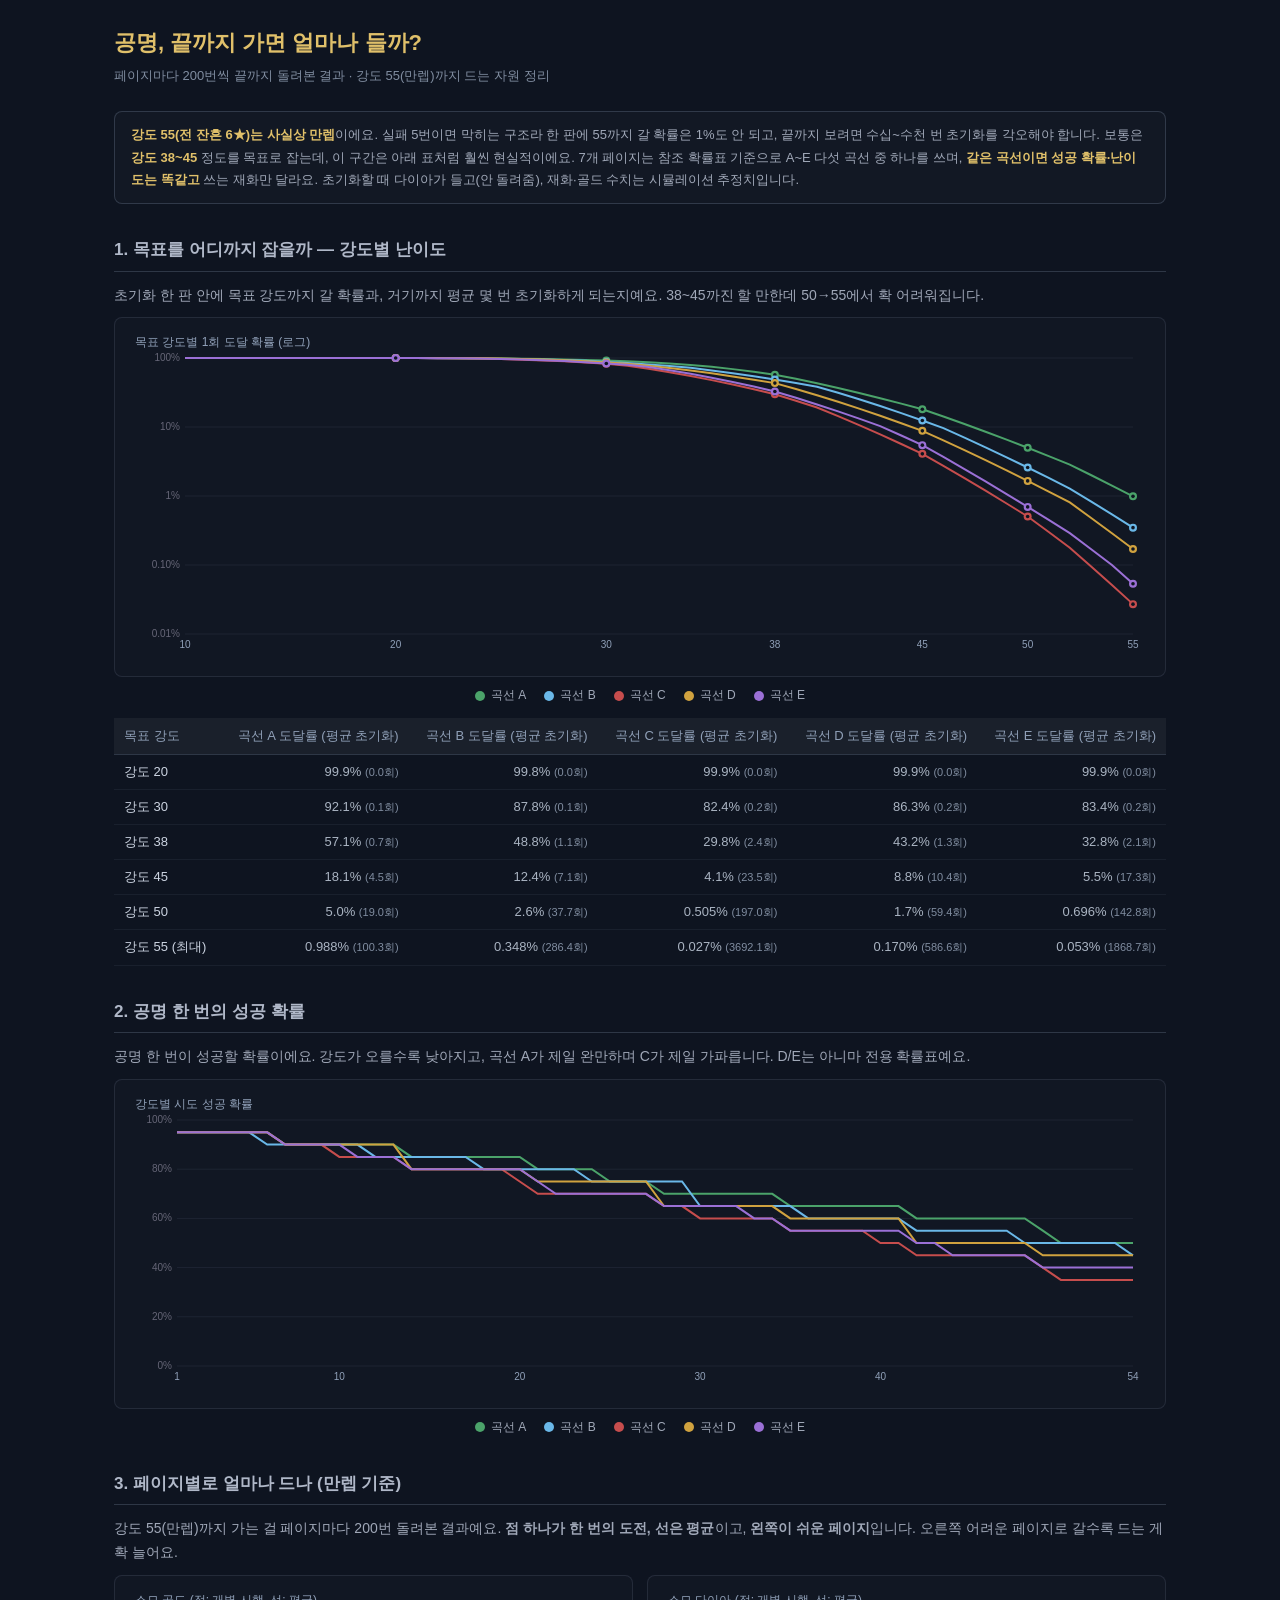
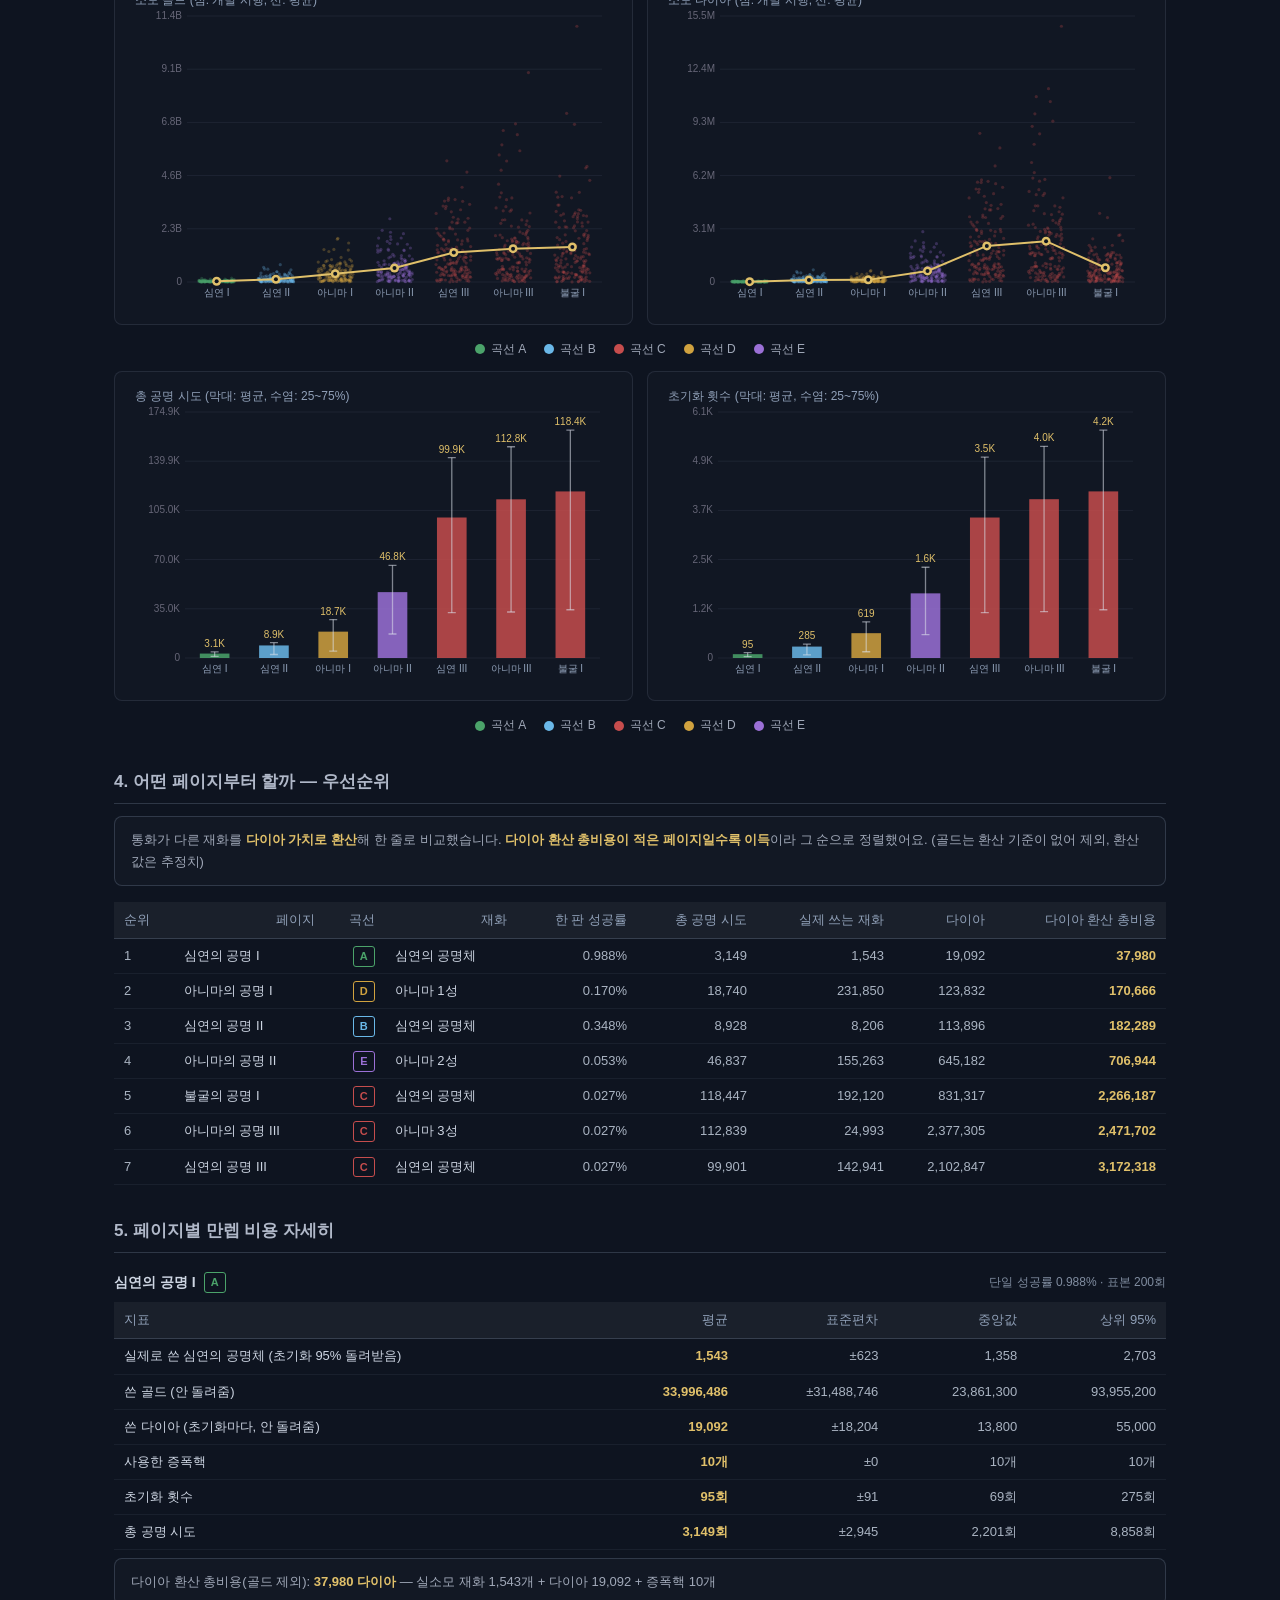
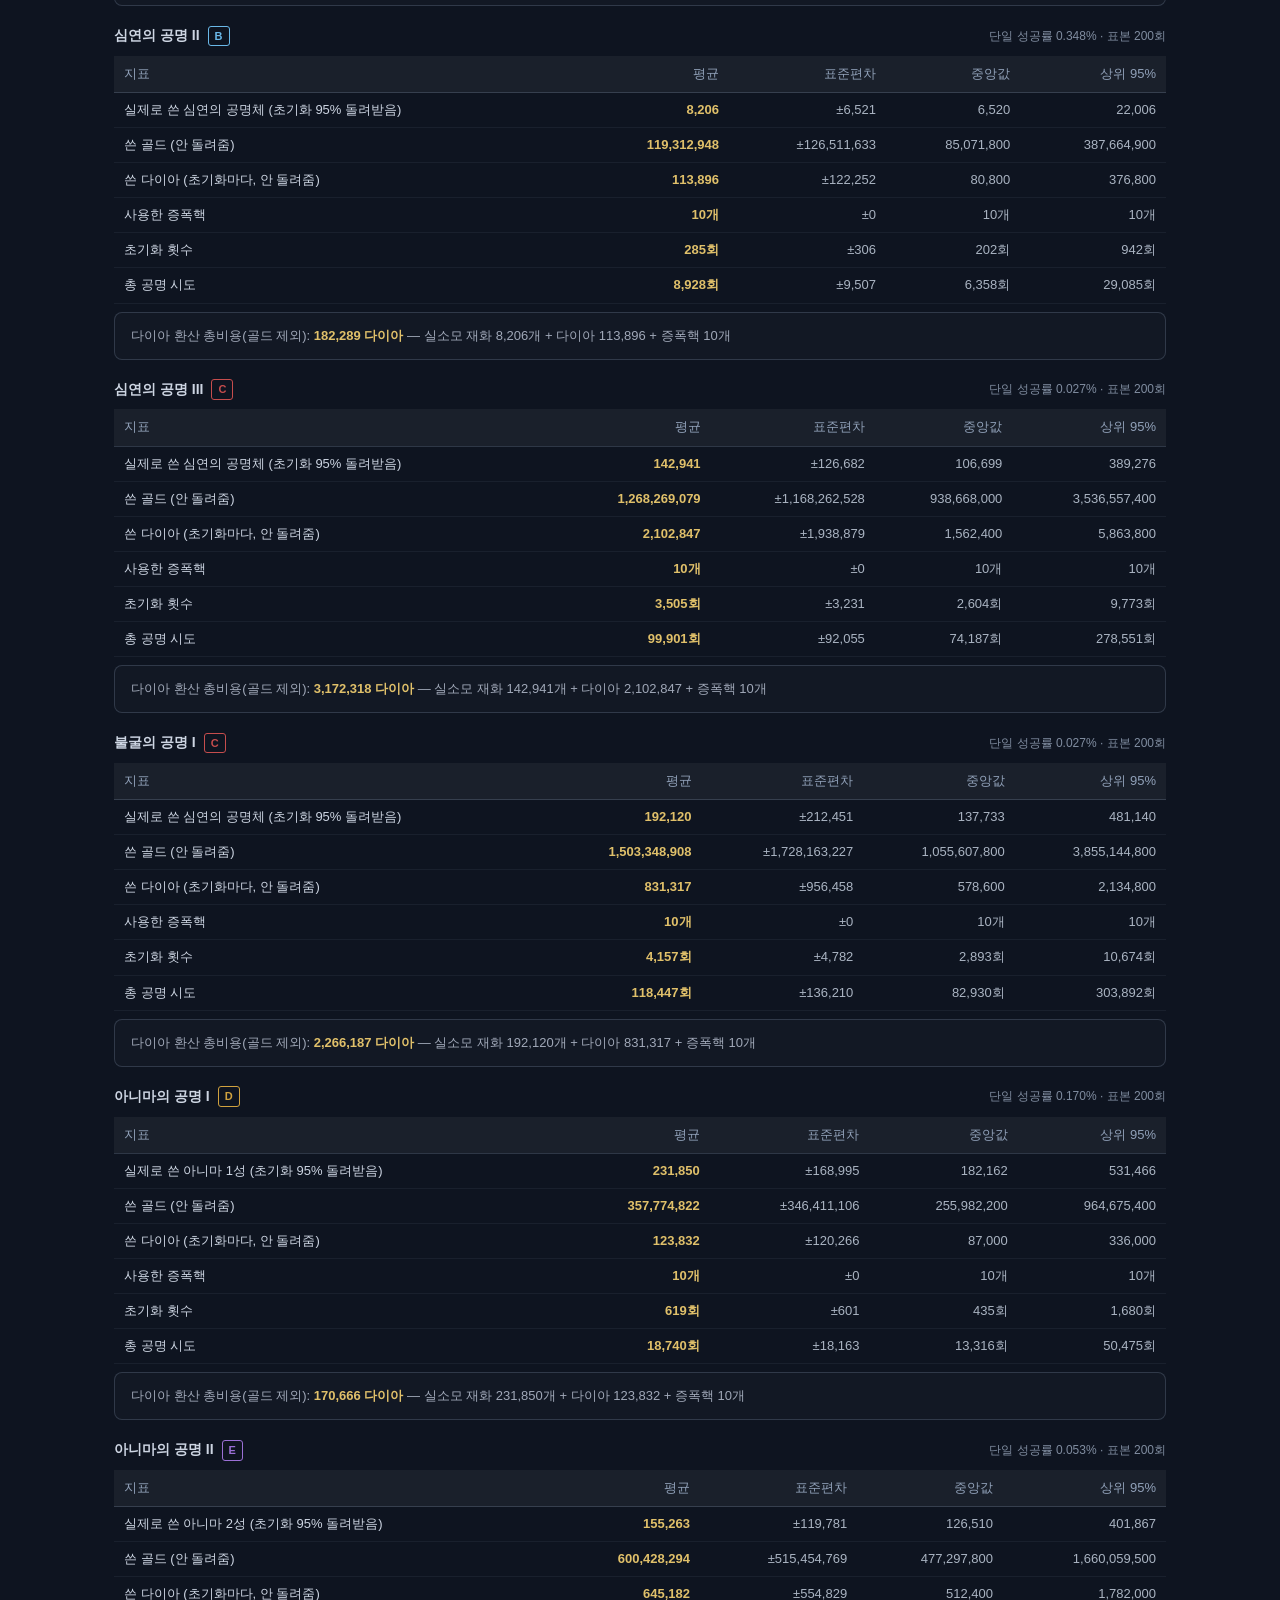
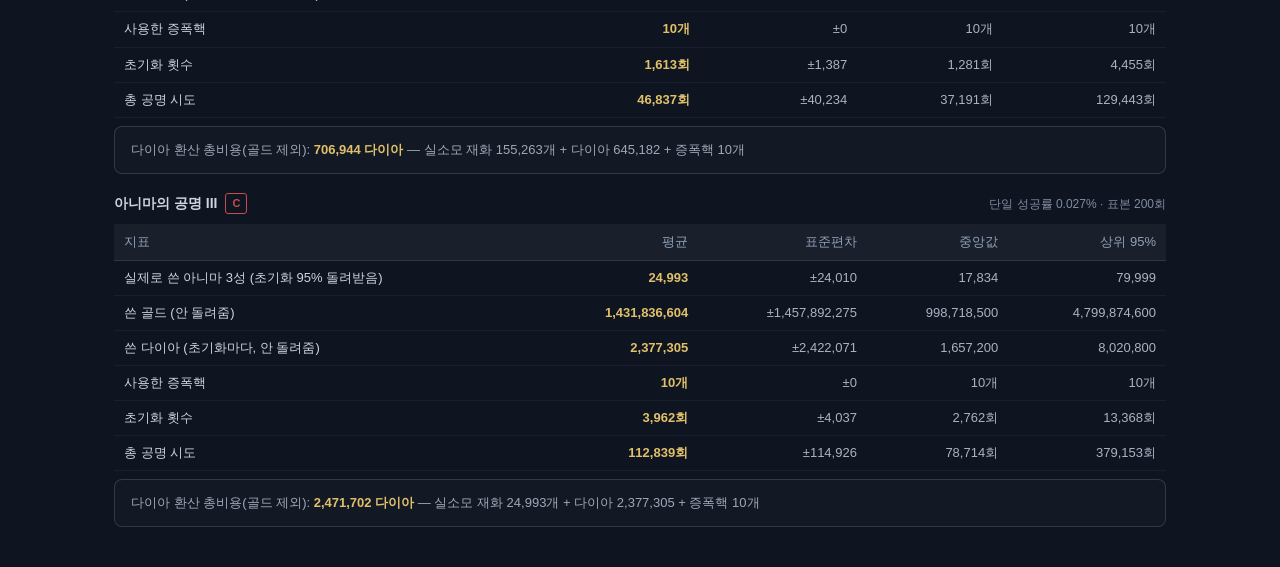
==== commit a340b41a: "deploy: architect-tools/architect-awaken-simulator-dev@9b7219119ea4fcc64fb34ddc6cd7792dd7cbb597" ====
--- a/reports/resonance_report.html
+++ b/reports/resonance_report.html
@@ -28,41 +28,41 @@
 </style></head>
 <body>
   <h1>공명, 끝까지 가면 얼마나 들까?</h1>
-  <div class="subtitle">페이지마다 10,000번씩 끝까지 돌려본 결과 · 강도 55(만렙)까지 드는 자원 정리</div>
+  <div class="subtitle">페이지마다 200번씩 끝까지 돌려본 결과 · 강도 55(만렙)까지 드는 자원 정리</div>
 
   <div class="note-box">
     <b>강도 55(전 잔흔 6★)는 사실상 만렙</b>이에요. 실패 5번이면 막히는 구조라 한 판에 55까지 갈 확률은 1%도 안 되고, 끝까지 보려면 수십~수천 번 초기화를 각오해야 합니다.
     보통은 <b>강도 38~45</b> 정도를 목표로 잡는데, 이 구간은 아래 표처럼 훨씬 현실적이에요.
-    7개 페이지는 확률 곡선이 A·B·C 셋 중 하나라, <b>같은 곡선이면 성공 확률·난이도는 똑같고</b> 쓰는 재화만 달라요.
+    7개 페이지는 참조 확률표 기준으로 A~E 다섯 곡선 중 하나를 쓰며, <b>같은 곡선이면 성공 확률·난이도는 똑같고</b> 쓰는 재화만 달라요.
     초기화할 때 다이아가 들고(안 돌려줌), 재화·골드 수치는 시뮬레이션 추정치입니다.
   </div>
 
   <h2>1. 목표를 어디까지 잡을까 — 강도별 난이도</h2>
   <p style="margin-bottom:10px;">초기화 한 판 안에 목표 강도까지 갈 확률과, 거기까지 평균 몇 번 초기화하게 되는지예요. 38~45까진 할 만한데 50→55에서 확 어려워집니다.</p>
   <div class="chart-container"><canvas id="cReach"></canvas></div>
-  <div class="legend"><span class="legend-item"><span class="legend-dot" style="background:#6dbf6d"></span>곡선 A</span><span class="legend-item"><span class="legend-dot" style="background:#6ab8e8"></span>곡선 B</span><span class="legend-item"><span class="legend-dot" style="background:#c64d4d"></span>곡선 C</span></div>
+  <div class="legend"><span class="legend-item" title="심연의 공명 I"><span class="legend-dot" style="background:#4ba36a"></span>곡선 A</span><span class="legend-item" title="심연의 공명 II"><span class="legend-dot" style="background:#6ab8e8"></span>곡선 B</span><span class="legend-item" title="심연의 공명 III / 불굴의 공명 I / 아니마의 공명 III"><span class="legend-dot" style="background:#c64d4d"></span>곡선 C</span><span class="legend-item" title="아니마의 공명 I"><span class="legend-dot" style="background:#d0a23f"></span>곡선 D</span><span class="legend-item" title="아니마의 공명 II"><span class="legend-dot" style="background:#9b70d6"></span>곡선 E</span></div>
   <table>
-    <thead><tr><th>목표 강도</th><th>곡선 A 도달률 (평균 초기화)</th><th>곡선 B 도달률 (평균 초기화)</th><th>곡선 C 도달률 (평균 초기화)</th></tr></thead>
-    <tbody><tr><td class="lc">강도 20</td><td>99.9% <span class="sub">(0.0회)</span></td><td>99.8% <span class="sub">(0.0회)</span></td><td>99.9% <span class="sub">(0.0회)</span></td></tr><tr><td class="lc">강도 30</td><td>92.1% <span class="sub">(0.1회)</span></td><td>87.8% <span class="sub">(0.1회)</span></td><td>82.4% <span class="sub">(0.2회)</span></td></tr><tr><td class="lc">강도 38</td><td>57.1% <span class="sub">(0.7회)</span></td><td>48.8% <span class="sub">(1.1회)</span></td><td>29.8% <span class="sub">(2.4회)</span></td></tr><tr><td class="lc">강도 45</td><td>18.1% <span class="sub">(4.5회)</span></td><td>12.4% <span class="sub">(7.1회)</span></td><td>4.1% <span class="sub">(23.5회)</span></td></tr><tr><td class="lc">강도 50</td><td>5.0% <span class="sub">(19.0회)</span></td><td>2.6% <span class="sub">(37.7회)</span></td><td>0.505% <span class="sub">(197.0회)</span></td></tr><tr><td class="lc">강도 55 (최대)</td><td>0.988% <span class="sub">(100.3회)</span></td><td>0.348% <span class="sub">(286.4회)</span></td><td>0.027% <span class="sub">(3692.1회)</span></td></tr></tbody>
+    <thead><tr><th>목표 강도</th><th>곡선 A 도달률 (평균 초기화)</th><th>곡선 B 도달률 (평균 초기화)</th><th>곡선 C 도달률 (평균 초기화)</th><th>곡선 D 도달률 (평균 초기화)</th><th>곡선 E 도달률 (평균 초기화)</th></tr></thead>
+    <tbody><tr><td class="lc">강도 20</td><td>99.9% <span class="sub">(0.0회)</span></td><td>99.8% <span class="sub">(0.0회)</span></td><td>99.9% <span class="sub">(0.0회)</span></td><td>99.9% <span class="sub">(0.0회)</span></td><td>99.9% <span class="sub">(0.0회)</span></td></tr><tr><td class="lc">강도 30</td><td>92.1% <span class="sub">(0.1회)</span></td><td>87.8% <span class="sub">(0.1회)</span></td><td>82.4% <span class="sub">(0.2회)</span></td><td>86.3% <span class="sub">(0.2회)</span></td><td>83.4% <span class="sub">(0.2회)</span></td></tr><tr><td class="lc">강도 38</td><td>57.1% <span class="sub">(0.7회)</span></td><td>48.8% <span class="sub">(1.1회)</span></td><td>29.8% <span class="sub">(2.4회)</span></td><td>43.2% <span class="sub">(1.3회)</span></td><td>32.8% <span class="sub">(2.1회)</span></td></tr><tr><td class="lc">강도 45</td><td>18.1% <span class="sub">(4.5회)</span></td><td>12.4% <span class="sub">(7.1회)</span></td><td>4.1% <span class="sub">(23.5회)</span></td><td>8.8% <span class="sub">(10.4회)</span></td><td>5.5% <span class="sub">(17.3회)</span></td></tr><tr><td class="lc">강도 50</td><td>5.0% <span class="sub">(19.0회)</span></td><td>2.6% <span class="sub">(37.7회)</span></td><td>0.505% <span class="sub">(197.0회)</span></td><td>1.7% <span class="sub">(59.4회)</span></td><td>0.696% <span class="sub">(142.8회)</span></td></tr><tr><td class="lc">강도 55 (최대)</td><td>0.988% <span class="sub">(100.3회)</span></td><td>0.348% <span class="sub">(286.4회)</span></td><td>0.027% <span class="sub">(3692.1회)</span></td><td>0.170% <span class="sub">(586.6회)</span></td><td>0.053% <span class="sub">(1868.7회)</span></td></tr></tbody>
   </table>
 
   <h2>2. 공명 한 번의 성공 확률</h2>
-  <p style="margin-bottom:10px;">공명 한 번이 성공할 확률이에요. 강도가 오를수록 낮아지고, 곡선 A가 제일 완만(쉬움), C가 제일 가팔라요(어려움).</p>
+  <p style="margin-bottom:10px;">공명 한 번이 성공할 확률이에요. 강도가 오를수록 낮아지고, 곡선 A가 제일 완만하며 C가 제일 가파릅니다. D/E는 아니마 전용 확률표예요.</p>
   <div class="chart-container"><canvas id="cProb"></canvas></div>
-  <div class="legend"><span class="legend-item"><span class="legend-dot" style="background:#6dbf6d"></span>곡선 A</span><span class="legend-item"><span class="legend-dot" style="background:#6ab8e8"></span>곡선 B</span><span class="legend-item"><span class="legend-dot" style="background:#c64d4d"></span>곡선 C</span></div>
+  <div class="legend"><span class="legend-item" title="심연의 공명 I"><span class="legend-dot" style="background:#4ba36a"></span>곡선 A</span><span class="legend-item" title="심연의 공명 II"><span class="legend-dot" style="background:#6ab8e8"></span>곡선 B</span><span class="legend-item" title="심연의 공명 III / 불굴의 공명 I / 아니마의 공명 III"><span class="legend-dot" style="background:#c64d4d"></span>곡선 C</span><span class="legend-item" title="아니마의 공명 I"><span class="legend-dot" style="background:#d0a23f"></span>곡선 D</span><span class="legend-item" title="아니마의 공명 II"><span class="legend-dot" style="background:#9b70d6"></span>곡선 E</span></div>
 
   <h2>3. 페이지별로 얼마나 드나 (만렙 기준)</h2>
-  <p style="margin-bottom:10px;">강도 55(만렙)까지 가는 걸 페이지마다 10,000번 돌려본 결과예요. <b>점 하나가 한 번의 도전, 선은 평균</b>이고, <b>왼쪽이 쉬운 페이지</b>입니다. 오른쪽 어려운 페이지로 갈수록 드는 게 확 늘어요.</p>
+  <p style="margin-bottom:10px;">강도 55(만렙)까지 가는 걸 페이지마다 200번 돌려본 결과예요. <b>점 하나가 한 번의 도전, 선은 평균</b>이고, <b>왼쪽이 쉬운 페이지</b>입니다. 오른쪽 어려운 페이지로 갈수록 드는 게 확 늘어요.</p>
   <div class="chart-row">
     <div class="chart-container"><canvas id="cGold"></canvas></div>
     <div class="chart-container"><canvas id="cDia"></canvas></div>
   </div>
-  <div class="legend"><span class="legend-item"><span class="legend-dot" style="background:#6dbf6d"></span>곡선 A</span><span class="legend-item"><span class="legend-dot" style="background:#6ab8e8"></span>곡선 B</span><span class="legend-item"><span class="legend-dot" style="background:#c64d4d"></span>곡선 C</span></div>
+  <div class="legend"><span class="legend-item" title="심연의 공명 I"><span class="legend-dot" style="background:#4ba36a"></span>곡선 A</span><span class="legend-item" title="심연의 공명 II"><span class="legend-dot" style="background:#6ab8e8"></span>곡선 B</span><span class="legend-item" title="심연의 공명 III / 불굴의 공명 I / 아니마의 공명 III"><span class="legend-dot" style="background:#c64d4d"></span>곡선 C</span><span class="legend-item" title="아니마의 공명 I"><span class="legend-dot" style="background:#d0a23f"></span>곡선 D</span><span class="legend-item" title="아니마의 공명 II"><span class="legend-dot" style="background:#9b70d6"></span>곡선 E</span></div>
   <div class="chart-row">
     <div class="chart-container"><canvas id="cAtt"></canvas></div>
     <div class="chart-container"><canvas id="cReset"></canvas></div>
   </div>
-  <div class="legend"><span class="legend-item"><span class="legend-dot" style="background:#6dbf6d"></span>곡선 A</span><span class="legend-item"><span class="legend-dot" style="background:#6ab8e8"></span>곡선 B</span><span class="legend-item"><span class="legend-dot" style="background:#c64d4d"></span>곡선 C</span></div>
+  <div class="legend"><span class="legend-item" title="심연의 공명 I"><span class="legend-dot" style="background:#4ba36a"></span>곡선 A</span><span class="legend-item" title="심연의 공명 II"><span class="legend-dot" style="background:#6ab8e8"></span>곡선 B</span><span class="legend-item" title="심연의 공명 III / 불굴의 공명 I / 아니마의 공명 III"><span class="legend-dot" style="background:#c64d4d"></span>곡선 C</span><span class="legend-item" title="아니마의 공명 I"><span class="legend-dot" style="background:#d0a23f"></span>곡선 D</span><span class="legend-item" title="아니마의 공명 II"><span class="legend-dot" style="background:#9b70d6"></span>곡선 E</span></div>
 
   <h2>4. 어떤 페이지부터 할까 — 우선순위</h2>
   <div class="note-box">
@@ -72,76 +72,78 @@
   <table>
     <thead><tr><th>순위</th><th>페이지</th><th>곡선</th><th>재화</th><th>한 판 성공률</th><th>총 공명 시도</th><th>실제 쓰는 재화</th><th>다이아</th><th>다이아 환산 총비용</th></tr></thead>
     <tbody>
-  <tr><td>1</td><td class="lc">심연의 공명 I</td><td><span class="curve" style="color:#6dbf6d;border-color:#6dbf6d">A</span></td><td class="lc">심연의 공명체</td>
-  <td>0.988%</td><td>3,325</td><td>1,586</td><td>20,155</td><td class="hl">39,361</td></tr>
-  <tr><td>2</td><td class="lc">아니마의 공명 I</td><td><span class="curve" style="color:#6ab8e8;border-color:#6ab8e8">B</span></td><td class="lc">아니마 1성</td>
-  <td>0.348%</td><td>9,026</td><td>147,619</td><td>57,590</td><td class="hl">90,105</td></tr>
-  <tr><td>3</td><td class="lc">불굴의 공명 I</td><td><span class="curve" style="color:#6dbf6d;border-color:#6dbf6d">A</span></td><td class="lc">심연의 공명체</td>
-  <td>0.988%</td><td>3,334</td><td>13,710</td><td>20,208</td><td class="hl">129,491</td></tr>
-  <tr><td>4</td><td class="lc">심연의 공명 II</td><td><span class="curve" style="color:#6ab8e8;border-color:#6ab8e8">B</span></td><td class="lc">심연의 공명체</td>
-  <td>0.348%</td><td>9,068</td><td>8,301</td><td>115,732</td><td class="hl">184,830</td></tr>
-  <tr><td>5</td><td class="lc">아니마의 공명 II</td><td><span class="curve" style="color:#c64d4d;border-color:#c64d4d">C</span></td><td class="lc">아니마 2성</td>
-  <td>0.027%</td><td>105,290</td><td>315,761</td><td>1,477,939</td><td class="hl">1,595,875</td></tr>
-  <tr><td>6</td><td class="lc">아니마의 공명 III</td><td><span class="curve" style="color:#c64d4d;border-color:#c64d4d">C</span></td><td class="lc">아니마 3성</td>
-  <td>0.027%</td><td>105,670</td><td>23,520</td><td>2,224,901</td><td class="hl">2,314,172</td></tr>
-  <tr><td>7</td><td class="lc">심연의 공명 III</td><td><span class="curve" style="color:#c64d4d;border-color:#c64d4d">C</span></td><td class="lc">심연의 공명체</td>
-  <td>0.027%</td><td>103,643</td><td>148,028</td><td>2,182,229</td><td class="hl">3,289,495</td></tr></tbody>
+  <tr><td>1</td><td class="lc">심연의 공명 I</td><td><span class="curve" title="심연의 공명 I" style="color:#4ba36a;border-color:#4ba36a">A</span></td><td class="lc">심연의 공명체</td>
+  <td>0.988%</td><td>3,149</td><td>1,543</td><td>19,092</td><td class="hl">37,980</td></tr>
+  <tr><td>2</td><td class="lc">아니마의 공명 I</td><td><span class="curve" title="아니마의 공명 I" style="color:#d0a23f;border-color:#d0a23f">D</span></td><td class="lc">아니마 1성</td>
+  <td>0.170%</td><td>18,740</td><td>231,850</td><td>123,832</td><td class="hl">170,666</td></tr>
+  <tr><td>3</td><td class="lc">심연의 공명 II</td><td><span class="curve" title="심연의 공명 II" style="color:#6ab8e8;border-color:#6ab8e8">B</span></td><td class="lc">심연의 공명체</td>
+  <td>0.348%</td><td>8,928</td><td>8,206</td><td>113,896</td><td class="hl">182,289</td></tr>
+  <tr><td>4</td><td class="lc">아니마의 공명 II</td><td><span class="curve" title="아니마의 공명 II" style="color:#9b70d6;border-color:#9b70d6">E</span></td><td class="lc">아니마 2성</td>
+  <td>0.053%</td><td>46,837</td><td>155,263</td><td>645,182</td><td class="hl">706,944</td></tr>
+  <tr><td>5</td><td class="lc">불굴의 공명 I</td><td><span class="curve" title="심연의 공명 III / 불굴의 공명 I / 아니마의 공명 III" style="color:#c64d4d;border-color:#c64d4d">C</span></td><td class="lc">심연의 공명체</td>
+  <td>0.027%</td><td>118,447</td><td>192,120</td><td>831,317</td><td class="hl">2,266,187</td></tr>
+  <tr><td>6</td><td class="lc">아니마의 공명 III</td><td><span class="curve" title="심연의 공명 III / 불굴의 공명 I / 아니마의 공명 III" style="color:#c64d4d;border-color:#c64d4d">C</span></td><td class="lc">아니마 3성</td>
+  <td>0.027%</td><td>112,839</td><td>24,993</td><td>2,377,305</td><td class="hl">2,471,702</td></tr>
+  <tr><td>7</td><td class="lc">심연의 공명 III</td><td><span class="curve" title="심연의 공명 III / 불굴의 공명 I / 아니마의 공명 III" style="color:#c64d4d;border-color:#c64d4d">C</span></td><td class="lc">심연의 공명체</td>
+  <td>0.027%</td><td>99,901</td><td>142,941</td><td>2,102,847</td><td class="hl">3,172,318</td></tr></tbody>
   </table>
 
   <h2>5. 페이지별 만렙 비용 자세히</h2>
-  <h3>심연의 공명 I <span class="curve" style="color:#6dbf6d;border-color:#6dbf6d">A</span> <span class="meta">단일 성공률 0.988% · 표본 10,000회</span></h3>
+  <h3>심연의 공명 I <span class="curve" title="심연의 공명 I" style="color:#4ba36a;border-color:#4ba36a">A</span> <span class="meta">단일 성공률 0.988% · 표본 200회</span></h3>
   <table><thead><tr><th>지표</th><th>평균</th><th>표준편차</th><th>중앙값</th><th>상위 95%</th></tr></thead><tbody>
-    <tr><td class="lc">실제로 쓴 심연의 공명체 (초기화 95% 돌려받음)</td><td class="hl">1,586</td><td>±682</td><td>1,380</td><td>2,955</td></tr><tr><td class="lc">쓴 골드 (안 돌려줌)</td><td class="hl">35,912,357</td><td>±34,428,895</td><td>25,341,200</td><td>105,431,200</td></tr>
-    <tr><td class="lc">쓴 다이아 (초기화마다, 안 돌려줌)</td><td class="hl">20,155</td><td>±19,839</td><td>14,000</td><td>60,200</td></tr><tr><td class="lc">사용한 증폭핵</td><td class="hl">10개</td><td>±0</td><td>10개</td><td>10개</td></tr>
-    <tr><td class="lc">초기화 횟수</td><td class="hl">101회</td><td>±99</td><td>70회</td><td>301회</td></tr><tr><td class="lc">총 공명 시도</td><td class="hl">3,325회</td><td>±3,216</td><td>2,336회</td><td>9,824회</td></tr>
+    <tr><td class="lc">실제로 쓴 심연의 공명체 (초기화 95% 돌려받음)</td><td class="hl">1,543</td><td>±623</td><td>1,358</td><td>2,703</td></tr><tr><td class="lc">쓴 골드 (안 돌려줌)</td><td class="hl">33,996,486</td><td>±31,488,746</td><td>23,861,300</td><td>93,955,200</td></tr>
+    <tr><td class="lc">쓴 다이아 (초기화마다, 안 돌려줌)</td><td class="hl">19,092</td><td>±18,204</td><td>13,800</td><td>55,000</td></tr><tr><td class="lc">사용한 증폭핵</td><td class="hl">10개</td><td>±0</td><td>10개</td><td>10개</td></tr>
+    <tr><td class="lc">초기화 횟수</td><td class="hl">95회</td><td>±91</td><td>69회</td><td>275회</td></tr><tr><td class="lc">총 공명 시도</td><td class="hl">3,149회</td><td>±2,945</td><td>2,201회</td><td>8,858회</td></tr>
   </tbody></table>
-  <div class="note-box" style="margin-top:6px;">다이아 환산 총비용(골드 제외): <b style="color:#e0c06a;">39,361 다이아</b> — 실소모 재화 1,586개 + 다이아 20,155 + 증폭핵 10개</div>
-<h3>심연의 공명 II <span class="curve" style="color:#6ab8e8;border-color:#6ab8e8">B</span> <span class="meta">단일 성공률 0.348% · 표본 10,000회</span></h3>
+  <div class="note-box" style="margin-top:6px;">다이아 환산 총비용(골드 제외): <b style="color:#e0c06a;">37,980 다이아</b> — 실소모 재화 1,543개 + 다이아 19,092 + 증폭핵 10개</div>
+<h3>심연의 공명 II <span class="curve" title="심연의 공명 II" style="color:#6ab8e8;border-color:#6ab8e8">B</span> <span class="meta">단일 성공률 0.348% · 표본 200회</span></h3>
   <table><thead><tr><th>지표</th><th>평균</th><th>표준편차</th><th>중앙값</th><th>상위 95%</th></tr></thead><tbody>
-    <tr><td class="lc">실제로 쓴 심연의 공명체 (초기화 95% 돌려받음)</td><td class="hl">8,301</td><td>±6,317</td><td>6,358</td><td>20,708</td></tr><tr><td class="lc">쓴 골드 (안 돌려줌)</td><td class="hl">121,154,230</td><td>±122,473,726</td><td>83,634,500</td><td>361,472,100</td></tr>
-    <tr><td class="lc">쓴 다이아 (초기화마다, 안 돌려줌)</td><td class="hl">115,732</td><td>±118,121</td><td>79,600</td><td>346,400</td></tr><tr><td class="lc">사용한 증폭핵</td><td class="hl">10개</td><td>±0</td><td>10개</td><td>10개</td></tr>
-    <tr><td class="lc">초기화 횟수</td><td class="hl">289회</td><td>±295</td><td>199회</td><td>866회</td></tr><tr><td class="lc">총 공명 시도</td><td class="hl">9,068회</td><td>±9,197</td><td>6,242회</td><td>27,053회</td></tr>
+    <tr><td class="lc">실제로 쓴 심연의 공명체 (초기화 95% 돌려받음)</td><td class="hl">8,206</td><td>±6,521</td><td>6,520</td><td>22,006</td></tr><tr><td class="lc">쓴 골드 (안 돌려줌)</td><td class="hl">119,312,948</td><td>±126,511,633</td><td>85,071,800</td><td>387,664,900</td></tr>
+    <tr><td class="lc">쓴 다이아 (초기화마다, 안 돌려줌)</td><td class="hl">113,896</td><td>±122,252</td><td>80,800</td><td>376,800</td></tr><tr><td class="lc">사용한 증폭핵</td><td class="hl">10개</td><td>±0</td><td>10개</td><td>10개</td></tr>
+    <tr><td class="lc">초기화 횟수</td><td class="hl">285회</td><td>±306</td><td>202회</td><td>942회</td></tr><tr><td class="lc">총 공명 시도</td><td class="hl">8,928회</td><td>±9,507</td><td>6,358회</td><td>29,085회</td></tr>
   </tbody></table>
-  <div class="note-box" style="margin-top:6px;">다이아 환산 총비용(골드 제외): <b style="color:#e0c06a;">184,830 다이아</b> — 실소모 재화 8,301개 + 다이아 115,732 + 증폭핵 10개</div>
-<h3>심연의 공명 III <span class="curve" style="color:#c64d4d;border-color:#c64d4d">C</span> <span class="meta">단일 성공률 0.027% · 표본 10,000회</span></h3>
+  <div class="note-box" style="margin-top:6px;">다이아 환산 총비용(골드 제외): <b style="color:#e0c06a;">182,289 다이아</b> — 실소모 재화 8,206개 + 다이아 113,896 + 증폭핵 10개</div>
+<h3>심연의 공명 III <span class="curve" title="심연의 공명 III / 불굴의 공명 I / 아니마의 공명 III" style="color:#c64d4d;border-color:#c64d4d">C</span> <span class="meta">단일 성공률 0.027% · 표본 200회</span></h3>
   <table><thead><tr><th>지표</th><th>평균</th><th>표준편차</th><th>중앙값</th><th>상위 95%</th></tr></thead><tbody>
-    <tr><td class="lc">실제로 쓴 심연의 공명체 (초기화 95% 돌려받음)</td><td class="hl">148,028</td><td>±142,547</td><td>105,285</td><td>426,053</td></tr><tr><td class="lc">쓴 골드 (안 돌려줌)</td><td class="hl">1,315,579,191</td><td>±1,315,148,393</td><td>921,532,100</td><td>3,878,747,100</td></tr>
-    <tr><td class="lc">쓴 다이아 (초기화마다, 안 돌려줌)</td><td class="hl">2,182,229</td><td>±2,183,536</td><td>1,531,200</td><td>6,445,800</td></tr><tr><td class="lc">사용한 증폭핵</td><td class="hl">10개</td><td>±0</td><td>10개</td><td>10개</td></tr>
-    <tr><td class="lc">초기화 횟수</td><td class="hl">3,637회</td><td>±3,639</td><td>2,552회</td><td>10,743회</td></tr><tr><td class="lc">총 공명 시도</td><td class="hl">103,643회</td><td>±103,645</td><td>72,650회</td><td>306,048회</td></tr>
+    <tr><td class="lc">실제로 쓴 심연의 공명체 (초기화 95% 돌려받음)</td><td class="hl">142,941</td><td>±126,682</td><td>106,699</td><td>389,276</td></tr><tr><td class="lc">쓴 골드 (안 돌려줌)</td><td class="hl">1,268,269,079</td><td>±1,168,262,528</td><td>938,668,000</td><td>3,536,557,400</td></tr>
+    <tr><td class="lc">쓴 다이아 (초기화마다, 안 돌려줌)</td><td class="hl">2,102,847</td><td>±1,938,879</td><td>1,562,400</td><td>5,863,800</td></tr><tr><td class="lc">사용한 증폭핵</td><td class="hl">10개</td><td>±0</td><td>10개</td><td>10개</td></tr>
+    <tr><td class="lc">초기화 횟수</td><td class="hl">3,505회</td><td>±3,231</td><td>2,604회</td><td>9,773회</td></tr><tr><td class="lc">총 공명 시도</td><td class="hl">99,901회</td><td>±92,055</td><td>74,187회</td><td>278,551회</td></tr>
   </tbody></table>
-  <div class="note-box" style="margin-top:6px;">다이아 환산 총비용(골드 제외): <b style="color:#e0c06a;">3,289,495 다이아</b> — 실소모 재화 148,028개 + 다이아 2,182,229 + 증폭핵 10개</div>
-<h3>불굴의 공명 I <span class="curve" style="color:#6dbf6d;border-color:#6dbf6d">A</span> <span class="meta">단일 성공률 0.988% · 표본 10,000회</span></h3>
+  <div class="note-box" style="margin-top:6px;">다이아 환산 총비용(골드 제외): <b style="color:#e0c06a;">3,172,318 다이아</b> — 실소모 재화 142,941개 + 다이아 2,102,847 + 증폭핵 10개</div>
+<h3>불굴의 공명 I <span class="curve" title="심연의 공명 III / 불굴의 공명 I / 아니마의 공명 III" style="color:#c64d4d;border-color:#c64d4d">C</span> <span class="meta">단일 성공률 0.027% · 표본 200회</span></h3>
   <table><thead><tr><th>지표</th><th>평균</th><th>표준편차</th><th>중앙값</th><th>상위 95%</th></tr></thead><tbody>
-    <tr><td class="lc">실제로 쓴 심연의 공명체 (초기화 95% 돌려받음)</td><td class="hl">13,710</td><td>±6,281</td><td>11,809</td><td>26,373</td></tr><tr><td class="lc">쓴 골드 (안 돌려줌)</td><td class="hl">45,775,379</td><td>±44,414,472</td><td>32,264,000</td><td>135,291,400</td></tr>
-    <tr><td class="lc">쓴 다이아 (초기화마다, 안 돌려줌)</td><td class="hl">20,208</td><td>±20,124</td><td>14,000</td><td>60,600</td></tr><tr><td class="lc">사용한 증폭핵</td><td class="hl">10개</td><td>±0</td><td>10개</td><td>10개</td></tr>
-    <tr><td class="lc">초기화 횟수</td><td class="hl">101회</td><td>±101</td><td>70회</td><td>303회</td></tr><tr><td class="lc">총 공명 시도</td><td class="hl">3,334회</td><td>±3,263</td><td>2,338회</td><td>9,923회</td></tr>
+    <tr><td class="lc">실제로 쓴 심연의 공명체 (초기화 95% 돌려받음)</td><td class="hl">192,120</td><td>±212,451</td><td>137,733</td><td>481,140</td></tr><tr><td class="lc">쓴 골드 (안 돌려줌)</td><td class="hl">1,503,348,908</td><td>±1,728,163,227</td><td>1,055,607,800</td><td>3,855,144,800</td></tr>
+    <tr><td class="lc">쓴 다이아 (초기화마다, 안 돌려줌)</td><td class="hl">831,317</td><td>±956,458</td><td>578,600</td><td>2,134,800</td></tr><tr><td class="lc">사용한 증폭핵</td><td class="hl">10개</td><td>±0</td><td>10개</td><td>10개</td></tr>
+    <tr><td class="lc">초기화 횟수</td><td class="hl">4,157회</td><td>±4,782</td><td>2,893회</td><td>10,674회</td></tr><tr><td class="lc">총 공명 시도</td><td class="hl">118,447회</td><td>±136,210</td><td>82,930회</td><td>303,892회</td></tr>
   </tbody></table>
-  <div class="note-box" style="margin-top:6px;">다이아 환산 총비용(골드 제외): <b style="color:#e0c06a;">129,491 다이아</b> — 실소모 재화 13,710개 + 다이아 20,208 + 증폭핵 10개</div>
-<h3>아니마의 공명 I <span class="curve" style="color:#6ab8e8;border-color:#6ab8e8">B</span> <span class="meta">단일 성공률 0.348% · 표본 10,000회</span></h3>
+  <div class="note-box" style="margin-top:6px;">다이아 환산 총비용(골드 제외): <b style="color:#e0c06a;">2,266,187 다이아</b> — 실소모 재화 192,120개 + 다이아 831,317 + 증폭핵 10개</div>
+<h3>아니마의 공명 I <span class="curve" title="아니마의 공명 I" style="color:#d0a23f;border-color:#d0a23f">D</span> <span class="meta">단일 성공률 0.170% · 표본 200회</span></h3>
   <table><thead><tr><th>지표</th><th>평균</th><th>표준편차</th><th>중앙값</th><th>상위 95%</th></tr></thead><tbody>
-    <tr><td class="lc">실제로 쓴 아니마 1성 (초기화 95% 돌려받음)</td><td class="hl">147,619</td><td>±90,731</td><td>119,048</td><td>332,333</td></tr><tr><td class="lc">쓴 골드 (안 돌려줌)</td><td class="hl">175,648,307</td><td>±176,900,219</td><td>120,006,500</td><td>537,784,100</td></tr>
-    <tr><td class="lc">쓴 다이아 (초기화마다, 안 돌려줌)</td><td class="hl">57,590</td><td>±58,576</td><td>39,200</td><td>177,200</td></tr><tr><td class="lc">사용한 증폭핵</td><td class="hl">10개</td><td>±0</td><td>10개</td><td>10개</td></tr>
-    <tr><td class="lc">초기화 횟수</td><td class="hl">288회</td><td>±293</td><td>196회</td><td>886회</td></tr><tr><td class="lc">총 공명 시도</td><td class="hl">9,026회</td><td>±9,122</td><td>6,159회</td><td>27,678회</td></tr>
+    <tr><td class="lc">실제로 쓴 아니마 1성 (초기화 95% 돌려받음)</td><td class="hl">231,850</td><td>±168,995</td><td>182,162</td><td>531,466</td></tr><tr><td class="lc">쓴 골드 (안 돌려줌)</td><td class="hl">357,774,822</td><td>±346,411,106</td><td>255,982,200</td><td>964,675,400</td></tr>
+    <tr><td class="lc">쓴 다이아 (초기화마다, 안 돌려줌)</td><td class="hl">123,832</td><td>±120,266</td><td>87,000</td><td>336,000</td></tr><tr><td class="lc">사용한 증폭핵</td><td class="hl">10개</td><td>±0</td><td>10개</td><td>10개</td></tr>
+    <tr><td class="lc">초기화 횟수</td><td class="hl">619회</td><td>±601</td><td>435회</td><td>1,680회</td></tr><tr><td class="lc">총 공명 시도</td><td class="hl">18,740회</td><td>±18,163</td><td>13,316회</td><td>50,475회</td></tr>
   </tbody></table>
-  <div class="note-box" style="margin-top:6px;">다이아 환산 총비용(골드 제외): <b style="color:#e0c06a;">90,105 다이아</b> — 실소모 재화 147,619개 + 다이아 57,590 + 증폭핵 10개</div>
-<h3>아니마의 공명 II <span class="curve" style="color:#c64d4d;border-color:#c64d4d">C</span> <span class="meta">단일 성공률 0.027% · 표본 10,000회</span></h3>
+  <div class="note-box" style="margin-top:6px;">다이아 환산 총비용(골드 제외): <b style="color:#e0c06a;">170,666 다이아</b> — 실소모 재화 231,850개 + 다이아 123,832 + 증폭핵 10개</div>
+<h3>아니마의 공명 II <span class="curve" title="아니마의 공명 II" style="color:#9b70d6;border-color:#9b70d6">E</span> <span class="meta">단일 성공률 0.053% · 표본 200회</span></h3>
   <table><thead><tr><th>지표</th><th>평균</th><th>표준편차</th><th>중앙값</th><th>상위 95%</th></tr></thead><tbody>
-    <tr><td class="lc">실제로 쓴 아니마 2성 (초기화 95% 돌려받음)</td><td class="hl">315,761</td><td>±300,540</td><td>220,697</td><td>918,384</td></tr><tr><td class="lc">쓴 골드 (안 돌려줌)</td><td class="hl">1,336,490,839</td><td>±1,338,886,972</td><td>913,185,700</td><td>4,017,115,000</td></tr>
-    <tr><td class="lc">쓴 다이아 (초기화마다, 안 돌려줌)</td><td class="hl">1,477,939</td><td>±1,481,839</td><td>1,007,200</td><td>4,452,800</td></tr><tr><td class="lc">사용한 증폭핵</td><td class="hl">10개</td><td>±0</td><td>10개</td><td>10개</td></tr>
-    <tr><td class="lc">초기화 횟수</td><td class="hl">3,695회</td><td>±3,705</td><td>2,518회</td><td>11,132회</td></tr><tr><td class="lc">총 공명 시도</td><td class="hl">105,290회</td><td>±105,512</td><td>71,897회</td><td>316,750회</td></tr>
+    <tr><td class="lc">실제로 쓴 아니마 2성 (초기화 95% 돌려받음)</td><td class="hl">155,263</td><td>±119,781</td><td>126,510</td><td>401,867</td></tr><tr><td class="lc">쓴 골드 (안 돌려줌)</td><td class="hl">600,428,294</td><td>±515,454,769</td><td>477,297,800</td><td>1,660,059,500</td></tr>
+    <tr><td class="lc">쓴 다이아 (초기화마다, 안 돌려줌)</td><td class="hl">645,182</td><td>±554,829</td><td>512,400</td><td>1,782,000</td></tr><tr><td class="lc">사용한 증폭핵</td><td class="hl">10개</td><td>±0</td><td>10개</td><td>10개</td></tr>
+    <tr><td class="lc">초기화 횟수</td><td class="hl">1,613회</td><td>±1,387</td><td>1,281회</td><td>4,455회</td></tr><tr><td class="lc">총 공명 시도</td><td class="hl">46,837회</td><td>±40,234</td><td>37,191회</td><td>129,443회</td></tr>
   </tbody></table>
-  <div class="note-box" style="margin-top:6px;">다이아 환산 총비용(골드 제외): <b style="color:#e0c06a;">1,595,875 다이아</b> — 실소모 재화 315,761개 + 다이아 1,477,939 + 증폭핵 10개</div>
-<h3>아니마의 공명 III <span class="curve" style="color:#c64d4d;border-color:#c64d4d">C</span> <span class="meta">단일 성공률 0.027% · 표본 10,000회</span></h3>
+  <div class="note-box" style="margin-top:6px;">다이아 환산 총비용(골드 제외): <b style="color:#e0c06a;">706,944 다이아</b> — 실소모 재화 155,263개 + 다이아 645,182 + 증폭핵 10개</div>
+<h3>아니마의 공명 III <span class="curve" title="심연의 공명 III / 불굴의 공명 I / 아니마의 공명 III" style="color:#c64d4d;border-color:#c64d4d">C</span> <span class="meta">단일 성공률 0.027% · 표본 200회</span></h3>
   <table><thead><tr><th>지표</th><th>평균</th><th>표준편차</th><th>중앙값</th><th>상위 95%</th></tr></thead><tbody>
-    <tr><td class="lc">실제로 쓴 아니마 3성 (초기화 95% 돌려받음)</td><td class="hl">23,520</td><td>±21,964</td><td>16,660</td><td>67,412</td></tr><tr><td class="lc">쓴 골드 (안 돌려줌)</td><td class="hl">1,341,317,534</td><td>±1,332,191,543</td><td>923,812,900</td><td>4,005,974,400</td></tr>
-    <tr><td class="lc">쓴 다이아 (초기화마다, 안 돌려줌)</td><td class="hl">2,224,901</td><td>±2,211,592</td><td>1,531,800</td><td>6,657,000</td></tr><tr><td class="lc">사용한 증폭핵</td><td class="hl">10개</td><td>±0</td><td>10개</td><td>10개</td></tr>
-    <tr><td class="lc">초기화 횟수</td><td class="hl">3,708회</td><td>±3,686</td><td>2,553회</td><td>11,095회</td></tr><tr><td class="lc">총 공명 시도</td><td class="hl">105,670회</td><td>±104,984</td><td>72,753회</td><td>315,601회</td></tr>
+    <tr><td class="lc">실제로 쓴 아니마 3성 (초기화 95% 돌려받음)</td><td class="hl">24,993</td><td>±24,010</td><td>17,834</td><td>79,999</td></tr><tr><td class="lc">쓴 골드 (안 돌려줌)</td><td class="hl">1,431,836,604</td><td>±1,457,892,275</td><td>998,718,500</td><td>4,799,874,600</td></tr>
+    <tr><td class="lc">쓴 다이아 (초기화마다, 안 돌려줌)</td><td class="hl">2,377,305</td><td>±2,422,071</td><td>1,657,200</td><td>8,020,800</td></tr><tr><td class="lc">사용한 증폭핵</td><td class="hl">10개</td><td>±0</td><td>10개</td><td>10개</td></tr>
+    <tr><td class="lc">초기화 횟수</td><td class="hl">3,962회</td><td>±4,037</td><td>2,762회</td><td>13,368회</td></tr><tr><td class="lc">총 공명 시도</td><td class="hl">112,839회</td><td>±114,926</td><td>78,714회</td><td>379,153회</td></tr>
   </tbody></table>
-  <div class="note-box" style="margin-top:6px;">다이아 환산 총비용(골드 제외): <b style="color:#e0c06a;">2,314,172 다이아</b> — 실소모 재화 23,520개 + 다이아 2,224,901 + 증폭핵 10개</div>
+  <div class="note-box" style="margin-top:6px;">다이아 환산 총비용(골드 제외): <b style="color:#e0c06a;">2,471,702 다이아</b> — 실소모 재화 24,993개 + 다이아 2,377,305 + 증폭핵 10개</div>
 
 <script>
-const PROB={"A":[0.95,0.95,0.95,0.95,0.95,0.95,0.9,0.9,0.9,0.9,0.9,0.9,0.9,0.85,0.85,0.85,0.85,0.85,0.85,0.85,0.8,0.8,0.8,0.8,0.75,0.75,0.75,0.7,0.7,0.7,0.7,0.7,0.7,0.7,0.65,0.65,0.65,0.65,0.65,0.65,0.65,0.6,0.6,0.6,0.6,0.6,0.6,0.6,0.55,0.5,0.5,0.5,0.5,0.5],"B":[0.95,0.95,0.95,0.95,0.95,0.9,0.9,0.9,0.9,0.9,0.9,0.85,0.85,0.85,0.85,0.85,0.85,0.8,0.8,0.8,0.8,0.8,0.8,0.75,0.75,0.75,0.75,0.75,0.75,0.65,0.65,0.65,0.65,0.65,0.65,0.6,0.6,0.6,0.6,0.6,0.6,0.55,0.55,0.55,0.55,0.55,0.55,0.5,0.5,0.5,0.5,0.5,0.5,0.45],"C":[0.95,0.95,0.95,0.95,0.95,0.95,0.9,0.9,0.9,0.85,0.85,0.85,0.85,0.8,0.8,0.8,0.8,0.8,0.8,0.75,0.7,0.7,0.7,0.7,0.7,0.7,0.7,0.65,0.65,0.6,0.6,0.6,0.6,0.6,0.55,0.55,0.55,0.55,0.55,0.5,0.5,0.45,0.45,0.45,0.45,0.45,0.45,0.45,0.4,0.35,0.35,0.35,0.35,0.35]},REACH={"A":[{"t":10,"p":1},{"t":11,"p":1},{"t":12,"p":1},{"t":13,"p":0.999998},{"t":14,"p":0.999994},{"t":15,"p":0.999985},{"t":16,"p":0.999967},{"t":17,"p":0.999936},{"t":18,"p":0.999759},{"t":19,"p":0.999398},{"t":20,"p":0.99877},{"t":21,"p":0.997787},{"t":22,"p":0.996357},{"t":23,"p":0.994386},{"t":24,"p":0.991784},{"t":25,"p":0.985749},{"t":26,"p":0.977556},{"t":27,"p":0.967022},{"t":28,"p":0.954037},{"t":29,"p":0.938564},{"t":30,"p":0.920632},{"t":31,"p":0.900334},{"t":32,"p":0.867278},{"t":33,"p":0.830511},{"t":34,"p":0.790709},{"t":35,"p":0.748588},{"t":36,"p":0.689985},{"t":37,"p":0.630493},{"t":38,"p":0.571469},{"t":39,"p":0.498613},{"t":40,"p":0.430411},{"t":41,"p":0.367909},{"t":42,"p":0.31166},{"t":43,"p":0.26183},{"t":44,"p":0.218292},{"t":45,"p":0.180713},{"t":46,"p":0.14195},{"t":47,"p":0.11056},{"t":48,"p":0.085444},{"t":49,"p":0.065564},{"t":50,"p":0.049979},{"t":51,"p":0.037868},{"t":52,"p":0.02853},{"t":53,"p":0.02016},{"t":54,"p":0.014153},{"t":55,"p":0.009876}],"B":[{"t":10,"p":1},{"t":11,"p":1},{"t":12,"p":1},{"t":13,"p":0.999998},{"t":14,"p":0.999994},{"t":15,"p":0.999985},{"t":16,"p":0.999967},{"t":17,"p":0.999843},{"t":18,"p":0.999569},{"t":19,"p":0.999067},{"t":20,"p":0.998253},{"t":21,"p":0.997035},{"t":22,"p":0.995319},{"t":23,"p":0.990992},{"t":24,"p":0.984753},{"t":25,"p":0.976357},{"t":26,"p":0.965625},{"t":27,"p":0.952454},{"t":28,"p":0.936809},{"t":29,"p":0.909842},{"t":30,"p":0.878444},{"t":31,"p":0.843142},{"t":32,"p":0.804572},{"t":33,"p":0.763428},{"t":34,"p":0.720423},{"t":35,"p":0.66139},{"t":36,"p":0.602123},{"t":37,"p":0.543869},{"t":38,"p":0.487642},{"t":39,"p":0.434219},{"t":40,"p":0.384159},{"t":41,"p":0.313185},{"t":42,"p":0.252302},{"t":43,"p":0.201082},{"t":44,"p":0.158703},{"t":45,"p":0.124149},{"t":46,"p":0.096332},{"t":47,"p":0.070247},{"t":48,"p":0.050758},{"t":49,"p":0.036371},{"t":50,"p":0.025865},{"t":51,"p":0.018265},{"t":52,"p":0.012815},{"t":53,"p":0.008356},{"t":54,"p":0.00541},{"t":55,"p":0.003479}],"C":[{"t":10,"p":1},{"t":11,"p":1},{"t":12,"p":1},{"t":13,"p":0.999998},{"t":14,"p":0.999994},{"t":15,"p":0.999985},{"t":16,"p":0.999967},{"t":17,"p":0.999936},{"t":18,"p":0.999759},{"t":19,"p":0.999398},{"t":20,"p":0.99877},{"t":21,"p":0.996742},{"t":22,"p":0.993321},{"t":23,"p":0.988178},{"t":24,"p":0.981031},{"t":25,"p":0.96635},{"t":26,"p":0.946855},{"t":27,"p":0.922557},{"t":28,"p":0.893695},{"t":29,"p":0.860696},{"t":30,"p":0.824119},{"t":31,"p":0.770547},{"t":32,"p":0.697124},{"t":33,"p":0.622271},{"t":34,"p":0.548613},{"t":35,"p":0.478191},{"t":36,"p":0.412464},{"t":37,"p":0.352361},{"t":38,"p":0.298358},{"t":39,"p":0.240247},{"t":40,"p":0.191412},{"t":41,"p":0.143557},{"t":42,"p":0.106402},{"t":43,"p":0.078029},{"t":44,"p":0.056675},{"t":45,"p":0.040806},{"t":46,"p":0.027336},{"t":47,"p":0.01814},{"t":48,"p":0.011935},{"t":49,"p":0.007791},{"t":50,"p":0.00505},{"t":51,"p":0.003011},{"t":52,"p":0.001781},{"t":53,"p":0.000958},{"t":54,"p":0.000511},{"t":55,"p":0.000271}]},PD=[{"label":"심연 I","curve":"A","gd":{"m":35912357.07,"p25":11107300,"p75":49920400,"s":[166810500,52359700,61724800,66583300,1190200,38831600,12667400,32951900,24883300,29559000,29060300,12578700,1317500,30897900,46119700,10226400,11096200,24642000,12026200,23023200,2294900,70645200,43197700,41632200,3196100,14406300,39284600,10586100,61216500,5021200,29021100,13663000,9981300,21278700,6683200,10859600,17218900,4370000,37743400,30496300,13329800,41541100,16363400,110604600,7855800,64002800,3250500,2285100,8336200,89052800,37662400,22567600,28575800,64839500,29284400,1404900,1575900,13491000,22184000,7600200,33635800,21079500,11719900,68677400,2312600,47126900,29439800,50134600,5918400,185913700,123432000,9932100,174189800,5370200,6656800,9652200,7519400,26924700,107336300,21870100,13803100,42634100,21765800,24538500,34813100,15095400,16516900,120744400,33456100,13840700,27023000,44947900,14479600,24163500,3277600,159119500,905800,6534300,23245100,35460300,20509400,43543900,9699300,31509800,7735500,1095700,45114800,8235900,117954300,11701900,6300300,11385500,20213600,69255400,39998600,27882600,10933700,4924700,13982800,44556700,6631300,24820900,20622300,136400600,3934600,13682400,38381500,120178300,59703200,20286200,66201500,62312600,9320600,45537100,81498100,4320500,117166800,24544100,19396800,60131300,5982000,55223900,50471800,93429400,26092300,18900700,144062400,6067000,15967700,7806800,118682800,68024100,42538800,33469800,36030200,67607900,33142000,35216400,23369000,25354700]},"di":{"m":20154.96,"p25":5800,"p75":28200,"s":[98000,29800,34800,37000,200,22400,6400,19200,13600,16800,16400,6000,200,17200,25800,5600,5800,12200,6800,12000,800,38400,25400,23600,1200,8000,23000,5000,34600,2600,16400,7400,5600,11000,3800,6000,8800,2000,21000,16600,7200,23400,9600,62400,4400,35600,1200,800,3800,49800,21000,12000,16000,36200,16200,200,400,7200,12400,4600,18600,11200,6000,38200,800,26400,17600,27600,2800,106600,70000,4800,101400,2800,3000,5400,3600,15400,61200,12200,8200,24600,11800,14200,19600,7600,9000,69000,19200,7400,14200,24200,8200,13400,1200,93000,0,3000,12600,20400,11200,25400,5000,17200,4000,200,25800,4200,67800,5800,3000,5400,11200,39600,22600,15800,5600,2200,8200,24600,2600,13200,11400,78400,1600,7800,22000,68600,33400,11400,37200,34600,4800,25200,46600,2200,66400,13000,12000,32800,2800,30200,29400,51800,14600,10200,83000,2800,9200,3800,65400,37200,24400,19000,19600,38200,18200,19600,13400,14200]},"at":{"m":3325.3338,"p25":1006,"p75":4636,"s":[15687,4882,5730,6140,85,3622,1129,3095,2291,2767,2697,1098,92,2852,4265,940,1001,2184,1117,2075,184,6468,4046,3876,266,1324,3686,928,5670,453,2708,1260,925,1914,628,1003,1548,379,3481,2792,1219,3830,1540,10240,726,5907,269,185,718,8246,3481,2058,2646,5991,2696,97,120,1231,2059,721,3103,1907,1052,6352,187,4366,2775,4612,519,17328,11442,865,16360,488,574,896,655,2513,10012,2019,1296,3999,1999,2299,3226,1352,1518,11253,3122,1270,2438,4110,1340,2234,267,14953,56,570,2133,3307,1887,4106,879,2903,698,76,4206,745,11007,1037,549,999,1872,6448,3713,2594,983,423,1315,4104,550,2259,1906,12744,330,1274,3579,11185,5505,1873,6115,5741,846,4198,7586,387,10890,2240,1859,5504,524,5074,4741,8615,2417,1732,13452,528,1490,697,10897,6241,3956,3114,3312,6272,3035,3252,2193,2349]},"rs":{"m":100.7748,"p25":29,"p75":141}},{"label":"불굴 I","curve":"A","gd":{"m":45775378.61,"p25":13978600,"p75":62920700,"s":[86823600,61986100,25929900,81873800,50848300,15111400,100065700,163605800,60662100,10562300,11241800,92379100,95911000,7970400,4660300,1190700,28477800,6765900,1828600,184810300,10719600,6313400,54179000,27976800,37656700,25948000,40379400,103379600,1204500,61992700,22901100,77004300,1187600,20891000,130940600,130452300,67041200,25961100,55870500,66893900,2633500,5852900,46136700,58140300,6403300,38701200,23015900,12875000,16939000,42646400,188383700,5641500,12359600,20816100,7567900,20619300,35200500,34183400,104178000,47361800,15217700,26438600,30256400,18168200,13796800,33275600,6296300,99717800,33101800,60021300,73225100,105759600,82070600,95590200,66932900,91511100,108078200,12893000,36701700,1665900,3384200,48404000,84984200,43346100,205685600,2931900,11183100,66771700,31128900,25774200,126014300,90156900,120678600,56272400,10829700,5196500,77665000,10371100,27729800,34085900,21795600,5198700,68345100,34916500,20306400,6054500,86841500,165394700,96152900,16927400,33085500,12628500,72136200,48862300,11349400,87752600,5449200,56502000,32740500,126078100,69478500,8657200,84250600,10606100,2233600,30917300,11929600,31889300,71073000,17552100,44199600,32270700,151322600,57321400,53876300,5056300,49659900,112225800,67791200,4234300,36613300,10657300,1150000,4611600,95169700,19042200,163851600,151858900,14163000,17879900,32213800,6295900,99423200,73199900,8642700,116302600,14875500,204112600,68633600,7666500]},"di":{"m":20208.48,"p25":5800,"p75":28000,"s":[40000,27800,10800,36200,22400,6200,46400,75400,27200,4600,4600,41800,44000,3400,1400,0,12200,2600,400,80800,3600,2600,24200,12200,17400,11200,17400,45400,0,28200,10400,34800,0,8200,58400,59800,30000,10800,24800,29000,800,2400,19800,26600,2200,17400,9200,5200,7200,19400,84000,2000,4600,8600,3000,8600,15000,14200,45800,21200,6200,11800,14200,7800,5000,15000,2400,44400,15000,25400,30800,47400,36600,43400,30600,40800,49800,5600,15600,200,800,20600,38600,19400,93600,800,4800,29400,14600,10600,56800,40800,53400,24600,3800,1800,34800,4400,12000,15000,10200,1800,30000,14000,8800,2000,37400,74200,41200,6800,15200,5000,33000,20600,5000,39800,2000,24800,13600,57200,31400,3400,37800,4400,400,13400,5000,13200,32600,7200,19200,14200,69200,26600,24000,1800,21400,50600,31600,1400,15200,4200,0,1600,42200,8600,74000,68200,6000,7000,13800,2400,45800,32000,3600,51600,6200,93800,29800,2800]},"at":{"m":3334.3992,"p25":998,"p75":4588,"s":[6419,4553,1854,5984,3698,1081,7428,12102,4452,767,800,6795,7089,573,302,58,2051,477,112,13435,709,450,3957,2014,2796,1870,2921,7504,58,4564,1680,5642,58,1462,9577,9635,4907,1841,4083,4845,173,410,3324,4296,431,2839,1612,911,1223,3150,13757,387,844,1483,530,1478,2528,2452,7590,3447,1083,1915,2250,1315,942,2456,434,7280,2433,4290,5233,7728,6006,7040,4954,6693,7988,938,2637,93,206,3496,6245,3183,15135,188,804,4855,2306,1827,9266,6615,8789,4075,737,355,5699,741,2012,2478,1623,354,4971,2460,1482,405,6244,12101,6943,1192,2436,881,5319,3495,819,6431,377,4110,2336,9291,5095,603,6202,765,131,2224,857,2272,5244,1238,3205,2353,11169,4254,3930,343,3597,8193,5050,283,2619,740,56,312,6944,1396,12022,11134,1019,1256,2324,436,7345,5315,610,8477,1055,15064,4986,528]},"rs":{"m":101.0424,"p25":29,"p75":140}},{"label":"아니마 I","curve":"B","gd":{"m":175648306.65,"p25":51064500,"p75":239162300,"s":[10199100,589673400,154059600,30040000,45509600,366843500,180911600,62813000,95604400,91768200,471547000,400177300,181002400,5632400,55447900,404126500,67571800,10939700,67629900,357620700,185988000,46378700,66369200,214121400,886929800,160466800,75600000,30010400,31310300,150469400,207671300,228939000,31023800,216611400,191903600,134222900,348123800,137368400,900514200,95802900,876457400,98173800,26243400,28487100,32215100,270213900,129157800,488450600,125576700,33146700,284828700,215473300,11975100,304366600,12384500,275534300,81300000,45792600,138134000,539222100,178615800,108885200,77888000,254720400,30318100,201868500,439840900,8120500,79962800,89918500,102897900,165235300,196453600,84792900,151120200,139516200,76357600,2990700,162488200,219251000,521719900,492218300,530983500,61084200,71275600,81561300,383762800,47568200,16651500,103385300,103761000,52349700,22912100,90417700,159473400,4355400,76314200,102771100,95415000,442903400,201325100,75178800,96901600,79450700,15600600,155051800,48983400,27265100,394185600,393291200,120377800,96165800,529273700,45725800,345366400,82505100,776763500,111214900,414552400,66930100,56959400,34937300,58097300,28938600,28419300,49696500,477418400,307706900,68879900,804411000,21284400,20798600,52910500,70799400,224822600,2815200,73507500,445312400,26725800,168384100,109355700,749910100,43239200,81841400,51189300,439444400,897756500,946574400,589393900,245522300,39709000,62338300,188395100,72228100,10579000,95446500,54845700,79407400,208261700,526287800]},"di":{"m":57589.92,"p25":16200,"p75":78600,"s":[3200,191600,50600,9400,14400,120600,58800,20600,31000,30600,155600,134200,59000,1000,17800,134800,23000,2800,21800,116200,59200,15000,21000,70200,294800,52400,24400,8800,10000,48800,68400,75400,9800,68400,63400,44200,112200,44800,301000,31200,288800,32800,8600,8800,9800,88200,40800,160200,41600,11000,91400,71200,3200,100600,3200,91400,25600,14800,45200,180000,58800,36600,26000,83400,9800,66200,146400,2200,26800,27200,36000,53400,64400,27400,49400,46800,24600,400,53000,71000,174800,164000,176800,19200,23000,26600,130200,14400,5000,33000,34800,16400,7400,29400,53000,600,25800,32200,31600,143400,67800,25400,32000,25400,4600,50200,15000,8800,126800,131400,38600,30800,172600,14400,114600,25600,255400,35200,134600,22000,19000,10800,18200,8600,8200,15600,153800,100000,22000,267000,6600,6200,17000,24000,72800,400,24000,145800,8400,56400,35200,247800,13400,26800,16400,146800,298200,312600,194200,81400,12600,20800,62200,24200,3000,32400,17400,26400,69200,172000]},"at":{"m":9026.4018,"p25":2603,"p75":12309,"s":[520,30206,7914,1515,2308,18862,9272,3223,4880,4748,24275,20764,9307,242,2833,20880,3496,519,3448,18318,9454,2374,3368,11017,45774,8242,3868,1483,1599,7693,10677,11781,1574,10997,9909,6924,17790,7039,46569,4900,45147,5099,1350,1437,1612,13892,6552,25124,6487,1705,14527,11072,575,15677,584,14217,4112,2338,7083,27896,9193,5625,4019,13081,1544,10354,22703,391,4137,4486,5408,8427,10112,4334,7758,7227,3908,120,8345,11190,27016,25458,27429,3092,3644,4185,19966,2376,831,5260,5377,2658,1161,4638,8203,176,3976,5187,4919,22658,10441,3910,4990,4050,758,7935,2460,1397,20150,20347,6149,4896,27165,2307,17803,4170,39975,5669,21230,3450,2945,1748,2958,1442,1398,2517,24322,15778,3492,41522,1077,1035,2697,3687,11491,117,3757,22882,1361,8735,5564,38622,2185,4186,2606,22711,46426,48811,30282,12628,2028,3233,9732,3760,517,4958,2790,4113,10765,27047]},"rs":{"m":287.9496,"p25":81,"p75":393}},{"label":"심연 II","curve":"B","gd":{"m":121154230.24,"p25":35157800,"p75":167808200,"s":[340115200,123728300,81601100,522689500,38780100,272639600,9814800,31415400,56477000,216510600,38267400,162310700,262935700,95634200,22747500,123038200,73975500,60273800,55327600,66915100,71039800,111481100,136776800,29511100,61659800,62010000,190011700,2526000,100652400,10545500,28717100,116817100,5475200,203847100,18602600,56646500,71284500,239366700,58107100,26792800,163501100,10937600,15470200,16623700,5061800,40369500,36383800,17824100,33729600,28000700,140276900,255996100,75673800,193418400,14888200,136646100,301761500,28122300,28306400,73124900,169236000,3180600,23468300,24331600,60492000,38122800,64256800,160445600,42040200,286410200,62887800,135801100,202056300,199445000,7123800,35724600,189897900,10460000,134037800,55125300,209690900,357293600,105367600,273289000,89396800,12252900,535088200,54094900,295203500,196085500,30403200,326479500,363755500,394844300,41234200,100004100,285643800,270640500,2500200,91584600,222007800,253098700,3526500,15854800,159525200,20463600,41830500,45727900,75543800,47803200,79501200,10261300,22462900,119056300,92441300,184614700,33065000,100476000,171938900,374828500,135273100,6537500,105139300,5331000,8565500,21321400,74473400,357905900,89253400,158387400,51649600,290313400,17115000,296262100,9447900,91722100,373720100,11094500,107602000,16562000,22813600,54953000,356396400,39425300,12713600,213345100,144204900,33929000,24395200,10285800,254372800,99283900,9916300,173019500,10044200,72855300,80829600,66138400,237646900,43007100]},"di":{"m":115731.88,"p25":32800,"p75":160800,"s":[328000,119200,76800,506000,37600,264000,7200,29600,53200,214400,34800,154800,254800,91600,21600,115200,70000,58000,52800,63200,65600,106000,130800,27600,60800,58400,186000,1200,99200,8400,26000,109600,4000,199600,16800,54400,69600,236400,53200,25200,158800,9200,14000,14000,3600,36800,34400,17600,30400,26400,136000,244400,73200,185600,14000,126800,290800,27200,24400,68800,158800,2000,22800,21600,58400,36800,60400,154000,39600,269600,60400,130400,189600,187200,6800,34000,183600,8800,130800,52400,202400,344000,98000,258800,86400,10800,519600,50800,276000,186400,28000,314000,348000,374400,38400,94800,277600,260000,1200,87600,213200,240000,2400,14400,149600,18400,40000,41600,74800,45600,74800,8000,19600,115600,89600,177200,29200,96800,162800,360000,129200,5600,99200,4000,7600,21200,68400,338000,85200,149200,49600,280800,14800,289200,8800,89200,354000,10000,103600,14400,21200,50400,341200,35600,10800,200800,139200,31600,22400,8400,242000,96000,8000,166000,8800,68400,79600,60400,227200,39600]},"at":{"m":9067.505,"p25":2606,"p75":12591,"s":[25526,9291,6073,39275,2909,20552,672,2332,4214,16404,2813,12149,19782,7175,1693,9158,5527,4506,4121,4968,5267,8338,10239,2181,4658,4617,14371,154,7614,742,2101,8691,380,15369,1369,4246,5364,18150,4285,2001,12343,787,1134,1190,347,2975,2701,1347,2463,2088,10566,19180,5704,14469,1110,10114,22621,2108,2045,5429,12582,209,1778,1777,4548,2864,4775,12018,3133,21305,4719,10197,15015,14832,528,2681,14275,755,10122,4119,15751,26817,7801,20408,6730,896,40338,4033,21902,14652,2260,24488,27231,29432,3057,7471,21559,20287,155,6869,16650,18871,237,1165,11861,1496,3122,3364,5735,3574,5929,719,1633,8957,6951,13806,2410,7544,12837,28086,10135,474,7825,372,627,1622,5495,26679,6689,11793,3877,21808,1245,22331,702,6897,27877,819,8071,1194,1701,4044,26677,2872,909,15882,10825,2523,1800,731,19020,7459,701,12959,733,5427,6089,4881,17789,3182]},"rs":{"m":289.3297,"p25":82,"p75":402}},{"label":"심연 III","curve":"C","gd":{"m":1315579190.7,"p25":378667200,"p75":1831834100,"s":[155128400,1362816000,2695184700,520430700,3087649000,650444200,1398996500,929999900,477748600,1318031900,2211883800,161493000,1854611100,2039558200,1253943600,1216896100,1071395500,300426700,2175440000,2879646000,3772595400,182868600,28275600,1571237800,1731587500,2815593200,3399001100,2035371800,336501100,1153822800,1022683400,2917384700,2033506400,196599300,749611800,207624700,319388800,2134187400,751775100,910267500,7977369400,1263304700,1550607200,1545851400,540099400,174944800,2591490900,662169500,2733053600,913751300,3131657200,227084800,12056500,344710600,1188651400,2261974900,612744000,1247883900,1272197300,2094298700,529632700,725730900,367851800,994222300,1712712900,643805700,138036400,526343400,946061600,1791331100,1210001600,527855700,484916300,637796300,1566275500,425006400,3677915000,1792099200,2455930900,345910000,2890773000,45942300,1421735400,257177300,3223226400,1262418100,610811400,246276600,433495700,493954900,8085289100,312814000,749244900,5279884800,345372700,147674800,429798100,1366506400,550488500,149093900,1605602200,363449300,2393530300,777364700,4970543500,272563900,845502000,212624900,148660100,2225485400,1829826400,849635300,2227495000,263805000,660753900,202551600,305400300,1840003600,787666400,1327755700,195465500,2377888900,69707100,937747300,351015600,11535200,1109969900,318092100,249185400,1722580500,65716200,659251900,1074206600,2634042000,2580601100,961883000,73790000,1763859200,1447677600,1247972900,483040600,783510300,3941514900,291723700,427315800,2455913300,918639700,2504881200,1359245700,89188400,1020961500,2875020500,587865700,2098645900,2460674900,575174200,1245668300,117066400,388767800,1391503000]},"di":{"m":2182229.1,"p25":627600,"p75":3034800,"s":[261600,2245200,4462200,874800,5112600,1086600,2314200,1549800,787800,2196000,3666600,261600,3057000,3393600,2088600,2008800,1782000,508800,3613800,4758000,6243600,301200,44400,2599800,2878200,4679400,5629200,3369000,558600,1905600,1690800,4861800,3351000,321600,1246200,343200,534600,3540000,1255800,1508400,13264800,2098800,2577600,2575200,898800,285000,4286400,1099200,4549800,1524600,5187000,377400,18600,570600,1960800,3757200,1017000,2055000,2109600,3462600,871800,1204200,621600,1653000,2853600,1065000,230400,864000,1563600,2976600,2005800,873000,802200,1039800,2604600,702000,6112200,2957400,4053600,580200,4769400,70200,2340600,437400,5338800,2092800,1006200,415800,717000,819600,13495200,517800,1236600,8743800,575400,243600,714000,2255400,904200,243000,2684400,595800,3958800,1276200,8239200,453600,1390200,352800,241800,3713400,3040800,1409400,3693600,433800,1089000,328200,501000,3052800,1316400,2206200,321600,3946800,114000,1546800,572400,16800,1832400,524400,414600,2851200,106200,1086000,1773600,4363200,4273200,1579800,119400,2923200,2393400,2055000,800400,1287600,6551400,480600,703200,4060200,1509000,4156800,2253600,144600,1702200,4764600,981000,3486000,4088400,949200,2064000,192000,636000,2317200]},"at":{"m":103642.526,"p25":29824,"p75":144314,"s":[12293,107034,212289,41136,243066,51320,110144,73302,37530,104053,174259,12592,145790,160787,98922,95663,84546,23847,171504,226445,296997,14362,2185,123723,136571,221949,267624,160152,26500,90800,80485,230189,159796,15413,59110,16358,25267,168155,59329,71704,629092,99572,122251,121999,42623,13665,204031,52166,215555,72120,246532,17912,924,27146,93479,178288,48322,98059,100234,164805,41619,57186,29138,78411,135166,50700,10889,41253,74396,141282,95318,41561,38140,49971,123520,33407,289919,140942,193125,27335,227258,3512,111733,20452,253834,99471,48018,19503,34156,38893,638420,24652,58973,415712,27241,11614,33895,107491,43226,11661,126823,28504,188347,61035,391611,21483,66417,16707,11625,175609,144253,66958,175425,20710,51875,15867,23974,144983,62188,104596,15335,187512,5466,73745,27471,873,87310,25016,19645,135582,5129,51818,84515,207414,203184,75531,5759,138952,113866,98106,38040,61536,310699,22943,33584,193264,72129,197447,106971,6989,80557,226345,46396,165406,194010,45292,98073,9201,30474,109780]},"rs":{"m":3637.0485,"p25":1046,"p75":5058}},{"label":"아니마 II","curve":"C","gd":{"m":1336490838.65,"p25":375435100,"p75":1881891400,"s":[1920330400,1635255000,1439441800,1919202300,511373500,2038724500,10785700,139215300,886351600,476385200,474707500,1741577300,2341482300,507540400,1134714900,2619737800,1237848300,363088200,526357400,355334600,2317931800,1498459700,382829400,152603600,213662700,3229362500,533362800,1016326700,298317800,887101500,3128600,117029300,923154000,1221639600,180786800,81692200,283744100,1044985700,413722400,828701100,1051964800,233995700,3699355800,578220600,639971700,41278400,924651400,1778397900,2854433200,3979393200,1483023000,1681074900,2058449800,989083400,1946640900,4081107900,1022468200,382930700,2449765000,265718800,1490911400,2914091000,1153592500,166935900,375435100,25301700,855390800,1611655400,339172300,539263400,7216459000,801351900,1064018900,147204200,2356216800,461941600,962339100,2519167300,543176200,45640000,237355900,301927600,587448900,219130300,3779982600,242551300,2072901600,1741205700,6761145200,1918660700,1910078800,361977700,662941100,58864000,995823600,2163725400,1363262600,469970500,311589100,1493761200,473152600,658925300,778032300,234984200,763035900,3354606900,1259361500,868410700,4982126100,1713505400,1859180400,189717000,704535500,1301971700,1914038800,3601513200,1033390800,244382800,1028167800,445233600,3957388000,343211000,1555564500,1319631600,44123500,982203400,154114700,1246329000,3634773300,1561448300,1397880300,508403100,839294700,1122754800,2537303200,1301343100,6117713000,2267282900,1137397400,1341871700,1421396400,2338248200,141775000,1484558700,1677710900,2552108200,4636323200,130559700,410580400,776244000,938923800,19926300,4107503700,496518900,13409100,4231769000,939559900,1736247200,1427045400,2488706900]},"di":{"m":1477938.52,"p25":416400,"p75":2082800,"s":[2120400,1806400,1599600,2114400,563200,2246000,10800,153200,976800,521200,521600,1913200,2596400,553200,1265600,2903600,1378400,392400,590000,390400,2567600,1667600,420800,168800,236800,3586800,586800,1126000,326800,980800,2000,127200,1022000,1342400,201200,88000,305200,1157200,462800,914000,1167200,258800,4080800,632400,704400,44400,1023600,1974800,3146800,4381200,1642400,1862400,2258400,1099200,2145200,4506800,1131600,425600,2697200,288000,1648400,3228000,1270800,190400,414800,27200,936000,1779600,370400,596000,8014400,886400,1178400,160400,2607600,512800,1070400,2790000,605600,51200,256400,330400,649600,240800,4172400,266000,2301600,1926800,7489600,2123200,2113200,401600,736000,65200,1094800,2418000,1504000,521600,349200,1646800,520800,731600,852800,261600,849200,3709200,1398800,952800,5523200,1897200,2063200,209200,778800,1434800,2112000,3977200,1140000,270000,1136400,490400,4386000,380000,1725200,1457200,48000,1085600,166400,1370800,4019200,1728800,1551200,556000,926000,1256400,2811200,1436800,6753600,2513200,1262800,1488000,1568800,2571600,154400,1654800,1852400,2814800,5108400,142800,447200,869200,1034800,20400,4541600,548800,12800,4694400,1038400,1918000,1581600,2736400]},"at":{"m":105289.5891,"p25":29568,"p75":148234,"s":[151161,128752,113505,150995,40242,160397,815,10938,69795,37357,37348,136963,184736,39818,89673,206545,97862,28414,41639,27912,182760,118326,30117,12000,16832,254791,41950,80123,23443,69877,206,9155,72823,96109,14280,6367,22116,82412,32704,65227,82983,18451,291172,45342,50351,3220,72924,140316,224584,312975,116881,132566,161776,78010,153209,321467,80584,30207,192735,20775,117459,229729,90778,13297,29568,1972,67177,127004,26596,42499,569228,63140,83943,11532,185705,36472,75993,198600,42898,3606,18566,23707,46245,17233,297644,19042,163504,137228,532920,151283,150477,28553,52285,4643,78275,171149,107286,37099,24651,117535,37232,51985,61145,18573,60210,264383,99377,68236,392887,135083,146621,14899,55469,102549,150636,283623,81401,19284,80913,34984,312005,27077,122703,103921,3450,77414,12014,98012,286319,123052,110336,39922,66076,88760,200079,102521,481770,178804,89770,105882,111948,183909,11082,117272,132027,200879,364662,10242,32217,61391,73881,1532,323622,39106,1006,333841,73997,136823,112571,195697]},"rs":{"m":3694.8463,"p25":1041,"p75":5207}},{"label":"아니마 III","curve":"C","gd":{"m":1341317534.48,"p25":377683400,"p75":1893061300,"s":[2516929300,978684400,1279778300,2378652500,1376710800,1980917000,513773600,111187700,137388800,428971600,4782928500,1076245900,3126079700,5582142500,2595864400,170839000,828862000,406673500,1978562200,633837700,382746000,374664700,2547851300,1032456000,1798270100,1095394100,1476322700,1355317800,730077200,2406892800,590498600,5170151100,678964400,266332200,168475100,610330100,2789919000,479243800,557625000,415272500,507457900,198684700,4090411100,6484676900,1952695400,123157100,1314818500,2381204200,106451700,1306715800,3535649300,4365406300,805452100,474467500,2296876100,1437576800,905182700,228172800,460818700,478757700,606164200,5500737700,2083123200,130293700,270672600,713794700,1096734400,2661317200,105315300,534027700,696085500,106538100,2510562700,688172300,4164841500,751487300,231191700,704703500,773287200,175204800,721710900,372431500,1246494600,5355344100,2454335800,277927900,1485188600,1339457000,68448100,1351155600,5056898200,248546600,2570314300,1691482300,1929407900,1120503600,1842310300,1338345700,2354188200,511541300,1399709800,277640000,866871400,790848500,1515717600,1290536300,109161900,374619400,585224900,959533300,702461200,1672787000,2316101000,892772600,98999200,3369727600,1073876200,2973838400,1556465600,469118000,42027200,241985500,1302183300,645425500,774427000,303447500,3314400600,606294200,1731182600,845780300,667720400,4223820100,2077107300,792291900,1741204500,273217500,282708500,539241200,553642700,168168500,115302700,2522162900,3022750100,1262472100,1125540300,138781400,1209539400,1840896800,2059883700,68440600,1203709500,167199000,1255858700,1242743800,2388206800,1715029900,807739200,263695200,2254679900,2796896800]},"di":{"m":2224900.92,"p25":625200,"p75":3139800,"s":[4149600,1616400,2113200,3949200,2278800,3298800,846600,180000,229800,705000,7950000,1771800,5221200,9259200,4287000,282600,1364400,672000,3270600,1052400,634200,611400,4233600,1709400,3010800,1828200,2452200,2237400,1183800,3988800,978000,8598600,1116600,439800,279000,1012200,4626600,805800,928200,683400,848400,325800,6801600,10684800,3244200,201600,2178600,3971400,176400,2145600,5895600,7235400,1333800,787200,3825600,2392800,1492800,380400,765000,791400,1002600,9129000,3458400,208200,444000,1167600,1820400,4404600,169200,882600,1140600,174000,4156800,1150200,6904200,1251000,375600,1175400,1284000,288000,1189800,618600,2065800,8910000,4067400,457200,2460600,2221800,108600,2223600,8394000,416400,4266000,2791800,3203400,1849800,3075600,2208600,3909000,856200,2325000,457200,1429200,1284000,2522400,2136600,176400,629400,968400,1608000,1150800,2751000,3833400,1478400,162600,5581800,1787400,4952400,2586000,769800,68400,407400,2175000,1072200,1273200,499800,5490000,998400,2855400,1402200,1105200,7009800,3466200,1311600,2908200,450000,454200,889200,913200,278400,191400,4165800,5055000,2083200,1879200,226800,1995000,3053400,3399600,112200,1996200,272400,2101200,2071800,3974400,2855400,1353000,436800,3732000,4632600]},"at":{"m":105669.9921,"p25":29732,"p75":149069,"s":[197864,76984,100690,187472,108354,156222,40347,8679,10836,33671,376830,84634,246784,439999,204217,13449,65156,32038,155764,49974,30134,29358,200775,81220,142142,86450,116316,106670,57049,189512,46511,407702,53372,20959,13278,48080,219854,37934,43962,32623,40109,15578,322417,509711,154023,9660,103476,188031,8376,102559,279057,343818,63447,37357,181222,113421,71159,18020,36303,37697,47682,433464,164092,10150,21253,55955,86423,209505,8220,42069,54617,8340,197678,54378,327968,59236,18042,55640,60881,13770,56807,29355,98148,422478,193309,21813,117032,105541,5312,106180,398538,19609,202399,132995,152046,88138,145500,105236,185505,40462,110330,21824,68202,61822,119577,101629,8512,29638,46034,75876,55112,131466,182238,70394,7761,265427,84660,234587,122630,36839,3281,19164,102872,50900,60809,23850,261083,47673,136100,66657,52594,332813,163955,62340,137470,21463,22031,42421,43535,13252,9066,198394,238853,99284,88818,10873,95117,145047,162029,5350,94823,13099,99262,98055,188398,135199,63873,20723,177438,220262]},"rs":{"m":3708.1682,"p25":1042,"p75":5233}}];
-const GC={A:'#6dbf6d',B:'#6ab8e8',C:'#c64d4d'},GCA={A:'rgba(109,191,109,0.28)',B:'rgba(106,184,232,0.28)',C:'rgba(198,77,77,0.28)'};
+const CURVES=["A","B","C","D","E"],PROB={"A":[0.95,0.95,0.95,0.95,0.95,0.95,0.9,0.9,0.9,0.9,0.9,0.9,0.9,0.85,0.85,0.85,0.85,0.85,0.85,0.85,0.8,0.8,0.8,0.8,0.75,0.75,0.75,0.7,0.7,0.7,0.7,0.7,0.7,0.7,0.65,0.65,0.65,0.65,0.65,0.65,0.65,0.6,0.6,0.6,0.6,0.6,0.6,0.6,0.55,0.5,0.5,0.5,0.5,0.5],"B":[0.95,0.95,0.95,0.95,0.95,0.9,0.9,0.9,0.9,0.9,0.9,0.85,0.85,0.85,0.85,0.85,0.85,0.8,0.8,0.8,0.8,0.8,0.8,0.75,0.75,0.75,0.75,0.75,0.75,0.65,0.65,0.65,0.65,0.65,0.65,0.6,0.6,0.6,0.6,0.6,0.6,0.55,0.55,0.55,0.55,0.55,0.55,0.5,0.5,0.5,0.5,0.5,0.5,0.45],"C":[0.95,0.95,0.95,0.95,0.95,0.95,0.9,0.9,0.9,0.85,0.85,0.85,0.85,0.8,0.8,0.8,0.8,0.8,0.8,0.75,0.7,0.7,0.7,0.7,0.7,0.7,0.7,0.65,0.65,0.6,0.6,0.6,0.6,0.6,0.55,0.55,0.55,0.55,0.55,0.5,0.5,0.45,0.45,0.45,0.45,0.45,0.45,0.45,0.4,0.35,0.35,0.35,0.35,0.35],"D":[0.95,0.95,0.95,0.95,0.95,0.95,0.9,0.9,0.9,0.9,0.9,0.9,0.9,0.8,0.8,0.8,0.8,0.8,0.8,0.8,0.75,0.75,0.75,0.75,0.75,0.75,0.75,0.65,0.65,0.65,0.65,0.65,0.65,0.65,0.6,0.6,0.6,0.6,0.6,0.6,0.6,0.5,0.5,0.5,0.5,0.5,0.5,0.5,0.45,0.45,0.45,0.45,0.45,0.45],"E":[0.95,0.95,0.95,0.95,0.95,0.95,0.9,0.9,0.9,0.9,0.85,0.85,0.85,0.8,0.8,0.8,0.8,0.8,0.8,0.8,0.75,0.7,0.7,0.7,0.7,0.7,0.7,0.65,0.65,0.65,0.65,0.65,0.6,0.6,0.55,0.55,0.55,0.55,0.55,0.55,0.55,0.5,0.5,0.45,0.45,0.45,0.45,0.45,0.4,0.4,0.4,0.4,0.4,0.4]},REACH={"A":[{"t":10,"p":1},{"t":11,"p":1},{"t":12,"p":1},{"t":13,"p":0.999998},{"t":14,"p":0.999994},{"t":15,"p":0.999985},{"t":16,"p":0.999967},{"t":17,"p":0.999936},{"t":18,"p":0.999759},{"t":19,"p":0.999398},{"t":20,"p":0.99877},{"t":21,"p":0.997787},{"t":22,"p":0.996357},{"t":23,"p":0.994386},{"t":24,"p":0.991784},{"t":25,"p":0.985749},{"t":26,"p":0.977556},{"t":27,"p":0.967022},{"t":28,"p":0.954037},{"t":29,"p":0.938564},{"t":30,"p":0.920632},{"t":31,"p":0.900334},{"t":32,"p":0.867278},{"t":33,"p":0.830511},{"t":34,"p":0.790709},{"t":35,"p":0.748588},{"t":36,"p":0.689985},{"t":37,"p":0.630493},{"t":38,"p":0.571469},{"t":39,"p":0.498613},{"t":40,"p":0.430411},{"t":41,"p":0.367909},{"t":42,"p":0.31166},{"t":43,"p":0.26183},{"t":44,"p":0.218292},{"t":45,"p":0.180713},{"t":46,"p":0.14195},{"t":47,"p":0.11056},{"t":48,"p":0.085444},{"t":49,"p":0.065564},{"t":50,"p":0.049979},{"t":51,"p":0.037868},{"t":52,"p":0.02853},{"t":53,"p":0.02016},{"t":54,"p":0.014153},{"t":55,"p":0.009876}],"B":[{"t":10,"p":1},{"t":11,"p":1},{"t":12,"p":1},{"t":13,"p":0.999998},{"t":14,"p":0.999994},{"t":15,"p":0.999985},{"t":16,"p":0.999967},{"t":17,"p":0.999843},{"t":18,"p":0.999569},{"t":19,"p":0.999067},{"t":20,"p":0.998253},{"t":21,"p":0.997035},{"t":22,"p":0.995319},{"t":23,"p":0.990992},{"t":24,"p":0.984753},{"t":25,"p":0.976357},{"t":26,"p":0.965625},{"t":27,"p":0.952454},{"t":28,"p":0.936809},{"t":29,"p":0.909842},{"t":30,"p":0.878444},{"t":31,"p":0.843142},{"t":32,"p":0.804572},{"t":33,"p":0.763428},{"t":34,"p":0.720423},{"t":35,"p":0.66139},{"t":36,"p":0.602123},{"t":37,"p":0.543869},{"t":38,"p":0.487642},{"t":39,"p":0.434219},{"t":40,"p":0.384159},{"t":41,"p":0.313185},{"t":42,"p":0.252302},{"t":43,"p":0.201082},{"t":44,"p":0.158703},{"t":45,"p":0.124149},{"t":46,"p":0.096332},{"t":47,"p":0.070247},{"t":48,"p":0.050758},{"t":49,"p":0.036371},{"t":50,"p":0.025865},{"t":51,"p":0.018265},{"t":52,"p":0.012815},{"t":53,"p":0.008356},{"t":54,"p":0.00541},{"t":55,"p":0.003479}],"C":[{"t":10,"p":1},{"t":11,"p":1},{"t":12,"p":1},{"t":13,"p":0.999998},{"t":14,"p":0.999994},{"t":15,"p":0.999985},{"t":16,"p":0.999967},{"t":17,"p":0.999936},{"t":18,"p":0.999759},{"t":19,"p":0.999398},{"t":20,"p":0.99877},{"t":21,"p":0.996742},{"t":22,"p":0.993321},{"t":23,"p":0.988178},{"t":24,"p":0.981031},{"t":25,"p":0.96635},{"t":26,"p":0.946855},{"t":27,"p":0.922557},{"t":28,"p":0.893695},{"t":29,"p":0.860696},{"t":30,"p":0.824119},{"t":31,"p":0.770547},{"t":32,"p":0.697124},{"t":33,"p":0.622271},{"t":34,"p":0.548613},{"t":35,"p":0.478191},{"t":36,"p":0.412464},{"t":37,"p":0.352361},{"t":38,"p":0.298358},{"t":39,"p":0.240247},{"t":40,"p":0.191412},{"t":41,"p":0.143557},{"t":42,"p":0.106402},{"t":43,"p":0.078029},{"t":44,"p":0.056675},{"t":45,"p":0.040806},{"t":46,"p":0.027336},{"t":47,"p":0.01814},{"t":48,"p":0.011935},{"t":49,"p":0.007791},{"t":50,"p":0.00505},{"t":51,"p":0.003011},{"t":52,"p":0.001781},{"t":53,"p":0.000958},{"t":54,"p":0.000511},{"t":55,"p":0.000271}],"D":[{"t":10,"p":1},{"t":11,"p":1},{"t":12,"p":1},{"t":13,"p":0.999998},{"t":14,"p":0.999994},{"t":15,"p":0.999985},{"t":16,"p":0.999967},{"t":17,"p":0.999936},{"t":18,"p":0.999759},{"t":19,"p":0.999398},{"t":20,"p":0.99877},{"t":21,"p":0.997787},{"t":22,"p":0.996357},{"t":23,"p":0.994386},{"t":24,"p":0.991784},{"t":25,"p":0.981923},{"t":26,"p":0.9675},{"t":27,"p":0.948246},{"t":28,"p":0.92416},{"t":29,"p":0.895478},{"t":30,"p":0.86262},{"t":31,"p":0.826147},{"t":32,"p":0.772648},{"t":33,"p":0.715909},{"t":34,"p":0.6575},{"t":35,"p":0.598843},{"t":36,"p":0.541162},{"t":37,"p":0.485453},{"t":38,"p":0.432488},{"t":39,"p":0.355967},{"t":40,"p":0.28927},{"t":41,"p":0.232377},{"t":42,"p":0.184738},{"t":43,"p":0.145479},{"t":44,"p":0.113576},{"t":45,"p":0.087969},{"t":46,"p":0.064029},{"t":47,"p":0.046187},{"t":48,"p":0.033046},{"t":49,"p":0.023468},{"t":50,"p":0.016552},{"t":51,"p":0.0116},{"t":52,"p":0.008083},{"t":53,"p":0.004847},{"t":54,"p":0.002883},{"t":55,"p":0.001702}],"E":[{"t":10,"p":1},{"t":11,"p":1},{"t":12,"p":1},{"t":13,"p":0.999998},{"t":14,"p":0.999994},{"t":15,"p":0.999985},{"t":16,"p":0.999967},{"t":17,"p":0.999936},{"t":18,"p":0.999759},{"t":19,"p":0.999398},{"t":20,"p":0.99877},{"t":21,"p":0.997787},{"t":22,"p":0.994963},{"t":23,"p":0.990529},{"t":24,"p":0.984181},{"t":25,"p":0.970739},{"t":26,"p":0.952518},{"t":27,"p":0.929461},{"t":28,"p":0.901753},{"t":29,"p":0.869778},{"t":30,"p":0.834066},{"t":31,"p":0.795246},{"t":32,"p":0.739583},{"t":33,"p":0.664903},{"t":34,"p":0.590045},{"t":35,"p":0.517393},{"t":36,"p":0.44873},{"t":37,"p":0.385271},{"t":38,"p":0.327731},{"t":39,"p":0.265229},{"t":40,"p":0.21228},{"t":41,"p":0.168201},{"t":42,"p":0.132058},{"t":43,"p":0.102817},{"t":44,"p":0.075251},{"t":45,"p":0.054558},{"t":46,"p":0.03681},{"t":47,"p":0.024585},{"t":48,"p":0.01627},{"t":49,"p":0.010678},{"t":50,"p":0.006955},{"t":51,"p":0.004499},{"t":52,"p":0.002891},{"t":53,"p":0.001709},{"t":54,"p":0.001003},{"t":55,"p":0.000535}]},PD=[{"label":"심연 I","curve":"A","gd":{"m":33996485.5,"p25":12609500,"p75":47074400,"s":[166810500,14417400,17964400,30331600,25395400,31838900,100120100,18590500,13826400,50282000,48401900,5907000,23629500,23861300,20013500,93955200,3590800,2223700,127305500,82619500,7565700,27777800,4738100,2300100,2909100,15431900,70817000,22850900,94612300,2218300,48123500,917400,14456100,72653600,90655300,23407100,76945200,39050700,29636000,21715700,2947600,11414500,29914500,63255000,59195400,16260800,17608400,31729800,79315600,35228200,52359700,28923600,39965900,17217100,14886500,19322200,48289500,7681800,27948200,1612900,153054800,7053000,55848200,7395500,15223500,37365100,11225200,66098700,57876500,13157400,11417400,26394400,12171300,19489600,75820500,58653600,19746100,45402300,32149800,122398200,25473600,7540300,23182800,35273800,10247600,4559200,38528700,3928800,47074400,30061900,44706100,22079900,10054200,64559400,11314300,14298300,48887700,1805200,64398800,18654000,61724800,70737700,7216800,55733100,29648500,6496000,58993900,8292600,26612900,16173500,19408700,12173300,41230800,5997400,29293200,1532700,41621300,9547200,105572300,37628300,12611300,91734900,20731700,17482500,18319000,3948000,17799100,18416000,43391800,10379000,8384300,16025600,42186800,47516100,2099300,20728300,45657200,34124200,28649600,39828400,76999500,2826000,74543000,37678100,44014200,23589100,62220700,88879300,61273400,931500,66583300,4817500,52831200,16430000,4587700,1547400,145813800,31045200,17635300,6499100]},"di":{"m":19092,"p25":6600,"p75":26400,"s":[98000,7200,10000,17000,14000,18800,55600,10200,8200,29000,27600,3000,12800,13200,10200,55600,1400,800,74800,48200,3600,15000,2200,1000,1000,8800,40200,13800,55000,600,27200,0,8400,41600,52000,12800,43800,21400,16200,11600,1000,6200,15800,37600,32600,8800,9800,18800,45800,20200,29800,16200,23200,9600,7800,10800,25800,3800,16200,400,85000,3600,31400,3600,7800,20600,5600,36400,31400,6400,6000,14800,6200,10800,42200,34600,10000,27400,18000,71800,14600,3600,12600,20600,5800,2200,22800,1400,27400,17400,26000,12400,5600,38200,6000,7800,27800,600,35800,10000,34800,39200,3400,30000,17600,3200,33200,4200,14800,8400,10200,6600,22000,2800,16600,400,23400,5000,61400,20800,6800,51800,11400,9400,10800,1600,9400,10600,23800,6000,4000,9000,24600,26400,800,11600,25600,19000,16000,23600,43400,1000,41000,20800,24200,12600,34200,50800,35800,0,37000,2200,29200,8600,2000,400,83400,17600,9200,3400]},"at":{"m":3149.33,"p25":1145,"p75":4375,"s":[15687,1278,1654,2815,2344,3000,9269,1709,1292,4695,4511,526,2155,2201,1788,8858,299,181,11993,7768,663,2537,410,196,235,1446,6588,2170,8860,166,4447,58,1359,6757,8475,2154,7161,3588,2710,1978,236,1052,2719,5972,5436,1495,1623,2991,7422,3297,4882,2668,3748,1582,1356,1784,4387,688,2625,121,14090,633,5173,658,1374,3429,1000,6078,5306,1160,1042,2444,1091,1796,7005,5524,1766,4326,2962,11506,2372,656,2126,3321,958,401,3644,317,4416,2822,4189,2047,932,6091,1028,1306,4562,145,5950,1708,5730,6519,626,5071,2811,581,5470,747,2454,1459,1760,1108,3751,521,2730,117,3850,860,9882,3482,1146,8521,1907,1602,1728,333,1617,1727,3990,973,739,1489,3962,4375,175,1919,4232,3140,2651,3765,7136,227,6853,3464,4054,2151,5704,8269,5757,57,6140,417,4871,1486,395,118,13607,2879,1601,594]},"rs":{"m":95.46,"p25":33,"p75":132}},{"label":"심연 II","curve":"B","gd":{"m":119312948,"p25":33093800,"p75":146056400,"s":[340115200,12499600,11106900,67795600,49350200,171866700,53980100,440162900,235918400,69028600,341642000,74849300,133696300,95467300,105967100,39887600,266906600,26785900,4017800,367599400,38036300,122214000,180276100,29702000,21176300,121619200,632965300,123485600,552913700,127781900,134846800,163539100,7351100,81225400,10429500,120505200,140234600,179955000,85071800,79558800,205864200,181031500,384328100,43855500,14147300,18979200,16839100,361945000,120234600,93400700,123728300,129266100,13169100,40511400,105507700,114466400,66277100,45019500,22792200,140735300,97009400,34617000,94251500,24978100,209048900,153391700,21032200,212407800,50854400,77372300,128250000,179560000,160014800,51006500,275317500,113567000,281228700,161866500,115702300,9596200,439901300,75466100,90595700,22834600,741931600,6236400,217020900,131795600,1189300,128957900,548736000,40219900,240900500,51466000,4579000,330016200,1213000,182699700,62518600,7104200,81601100,27849700,426458900,243183400,336842300,96401600,313500600,61769100,29981200,15681400,34965100,3890900,53172400,52066300,33139800,61390800,139341200,234895600,98822100,237898400,108748000,2682500,18954200,70210300,70415600,284792100,10649800,17320700,117774200,57710500,124174300,2279500,62008600,6136800,142654100,113437500,87237800,72182900,103682200,19385600,34559100,35008300,261425200,15556700,4854000,68105700,102685000,146056400,2218500,45502200,522689500,94145800,33093800,17823600,45249700,159269000,72780300,19583200,262744900,57660000]},"di":{"m":113896,"p25":31600,"p75":138000,"s":[328000,11600,9200,60800,46400,160800,50400,424400,224000,67200,326400,70400,130800,91200,102800,36400,258000,24800,2400,355200,36400,111200,173600,28000,18800,114400,610800,122000,535200,125600,126800,160400,5600,74000,8400,110400,134000,172000,80800,76000,201200,171200,376800,40000,14000,16800,14800,352000,109600,84400,119200,121600,13200,38800,101600,106000,63600,40400,22000,132800,95600,33200,88800,23600,199200,145200,19200,200000,49600,72800,127600,171600,153600,48000,265200,105600,268400,151600,113200,8000,421600,71600,86800,20400,706800,4400,207200,118400,0,124000,534800,36000,230400,47200,3200,318000,0,176000,59600,5600,76800,26800,411600,233600,325200,89200,300800,59200,28800,14400,33200,2400,49600,46800,32000,56000,134400,228800,97200,228400,105600,1200,18000,65200,67200,272000,8800,15600,110800,54400,120000,1200,58000,5200,136000,104800,82000,68400,97200,17200,33200,33200,251200,14000,3200,66000,102800,138000,1200,40000,506000,88400,31600,16000,42400,154400,69200,18400,250000,52400]},"at":{"m":8928.465,"p25":2475,"p75":10901,"s":[25526,927,795,4951,3675,12785,4019,33069,17637,5201,25568,5579,10082,7153,7971,2938,20042,1980,262,27608,2854,8994,13507,2208,1540,9064,47540,9333,41592,9673,10043,12366,516,5991,731,8889,10509,13434,6358,5955,15533,13506,29014,3241,1070,1387,1226,27240,8862,6868,9291,9623,1004,3039,7932,8477,4965,3306,1709,10491,7341,2586,7035,1864,15639,11440,1550,15842,3851,5774,9722,13430,12016,3788,20656,8431,21045,11991,8715,686,32974,5638,6764,1670,55481,423,16261,9664,58,9666,41442,2944,18021,3814,311,24769,58,13698,4678,496,6073,2103,32042,18243,25281,7126,23505,4628,2246,1161,2611,258,3955,3817,2488,4533,10483,17722,7466,17866,8187,164,1425,5199,5273,21284,759,1270,8773,4301,9334,145,4623,439,10647,8396,6487,5393,7715,1414,2602,2609,19570,1135,324,5121,7793,10901,142,3318,39275,7015,2475,1311,3374,11987,5441,1460,19650,4256]},"rs":{"m":284.74,"p25":79,"p75":345}},{"label":"아니마 I","curve":"D","gd":{"m":357774821.5,"p25":93699600,"p75":522364700,"s":[372697400,510388100,215751400,558127700,710191700,232410400,413655100,1874579000,33817000,621672000,222416400,88057300,62941400,190223800,104174000,896238800,320452600,53344100,59301700,139672100,419584000,583327800,179983500,640293900,1672763700,777059500,64445300,270600900,241912100,446161400,525509100,258623200,220112100,603586900,316657500,282875000,710619000,1398497900,118105200,243924200,58971300,33522000,587455100,79218100,201286900,348391700,216751900,92248300,296046800,822363900,960224800,689117500,24634600,86360800,805058800,47906400,289673800,344572400,266890900,2455200,93081500,473098200,255982200,775338300,72042900,126970500,911704400,56761800,135460700,61772900,29283700,458625900,964675400,68384400,534579500,1053870900,60939900,559250800,76610100,235074900,1370779900,1391081000,469871600,710488000,522364700,163546500,448748300,650731500,215805800,494032400,129620500,11982000,347590200,5454600,620130000,853551200,258173300,365604600,21517300,154120300,149279400,703254500,664065700,337221800,470642800,183558100,160519600,60534300,97289300,555415300,127718700,74498100,178687000,1309301500,34018600,326108100,187221700,709068300,336076600,378253700,94696500,134833300,369608400,230124600,296391100,244964300,86093600,495171500,52711200,208609200,265833200,14178800,399331400,129957400,716541500,514091700,68239200,705143000,54742600,419680300,328621100,207544300,107324000,156081600,1836315100,874075800,515959900,35561000,42337600,279603900,759820200,98067600,515429600,860661700,80710100,303350100,128442100,37111000,308576000,33052800]},"di":{"m":123832,"p25":31200,"p75":180600,"s":[129000,175200,73000,193800,248600,80200,144400,657200,11200,217400,77000,29800,22200,63000,36400,313000,114800,18800,21200,48400,144000,199600,61200,218600,582600,270600,22400,95200,81400,152200,181400,88600,77000,212000,111000,98400,245600,480600,40600,86800,20000,11400,201000,26600,69800,120800,74400,31200,101400,283600,336000,242600,8000,30000,277200,16200,99800,118800,93400,200,31200,165400,87200,269600,24800,44400,312400,19200,47800,20600,9600,159000,328400,23000,185200,366200,22000,194000,25600,82000,475200,481800,166200,246200,180600,56400,156000,225000,75800,173800,42200,3600,118400,1200,215800,296000,87000,128800,7000,52600,51000,241200,230200,116400,163200,66000,54400,20000,32800,194400,46200,25600,61800,449600,11200,113000,65800,244200,119000,130600,31200,46200,129000,79200,103600,84600,27600,170200,17400,70800,90600,4200,137800,43200,248600,180600,23000,245600,18400,146400,113600,71200,35800,53200,632400,306400,176400,12800,13000,96800,261000,33600,179800,299400,27200,106400,44400,12200,107400,11000]},"at":{"m":18739.675,"p25":4839,"p75":27343,"s":[19473,26688,11218,29279,37335,12168,21761,98595,1737,32685,11680,4568,3317,9821,5481,47089,17011,2805,3143,7302,21907,30423,9349,33380,87770,40802,3380,14246,12576,23220,27462,13523,11565,31755,16680,14861,37179,73083,6174,12907,3076,1746,30621,4102,10580,18245,11323,4795,15455,43022,50475,36298,1266,4542,42063,2495,15161,18031,14018,92,4839,24848,13316,40659,3775,6656,47529,2961,7154,3195,1506,24055,50307,3558,27979,55227,3236,29303,3954,12361,71864,72922,24809,37224,27343,8553,23541,34059,11357,26032,6638,602,18085,250,32507,44764,13401,19242,1102,8032,7787,36765,34814,17669,24689,9728,8352,3120,5056,29220,6786,3913,9360,68305,1754,17057,9884,37083,17746,19785,4879,7045,19404,12033,15581,12820,4384,25872,2722,10854,13838,701,20917,6723,37556,27083,3545,37006,2847,22040,17164,10834,5551,8125,96058,46022,26912,1884,2130,14631,39758,5122,27087,45155,4191,15979,6722,1903,16202,1702]},"rs":{"m":619.16,"p25":156,"p75":903}},{"label":"아니마 II","curve":"E","gd":{"m":600428293.5,"p25":219276000,"p75":843831500,"s":[192532600,1743214500,327888000,229893800,286987700,1889240900,348870300,550448400,260477600,577933900,266724800,50558700,427086200,58877100,908109900,231873200,175762100,94972600,1380604600,624658800,669128300,362579800,740334300,136665500,1328745100,333378300,69976300,596536500,1953437500,251647900,736735400,800371500,2217373100,2134826400,831708400,396416100,436251800,509724400,222918600,12428500,420753700,440509100,1884983100,764665300,181518100,320004100,2713730200,1823825800,17225000,352303500,54462000,724789400,326703200,1620884900,72988000,82619400,778079500,611109300,107019800,368128200,296067500,443798200,9690600,670876700,736895000,1036398300,631735300,1350618800,920592200,843831500,55287300,677344400,14427200,1121329500,90850500,74661700,885799900,1083739400,789389700,312007200,1186230200,513089800,52560100,191779000,1631972400,93805200,631772400,679218300,716552500,50707100,267932300,866082000,312964600,455674600,478524600,978371900,51697700,1399708300,1112267800,429825100,229832900,256200900,52220500,20209000,588873900,694748700,509433100,749486400,279103000,250797800,327763900,412023300,11811500,93759700,238654600,1029520800,217647900,171523500,1660059500,1361077100,541710300,702964800,1280831400,317899700,748642900,92857700,1135521500,1370492100,353994000,755388700,237160000,477297800,602198300,806988400,264354800,73105600,610856300,652815400,1459742200,268487700,536041200,1409826100,368979900,16442300,186711400,58534300,870156800,958503500,212429900,387336000,2074504600,417851300,1549150000,88856700,974608000,35952800,537995300,122007000,680849500,547360400]},"di":{"m":645182,"p25":233600,"p75":905600,"s":[211600,1865600,355200,247600,308400,2030000,377600,590400,280400,625200,284400,53200,450400,60400,978800,249600,187200,100800,1482400,669600,717600,390800,796800,146000,1426800,359600,73200,637200,2086000,268000,786800,860400,2394000,2292400,893600,424800,468400,552800,238800,12400,454800,477200,2032800,832800,197600,346000,2931600,1966800,18400,379200,56000,788800,346800,1739200,78800,89600,846800,650400,109200,390400,316800,480400,8800,723600,795600,1112000,673200,1452400,983600,905600,60400,725200,14400,1202800,96000,81600,952800,1165600,843600,331600,1268000,545600,55200,205600,1754000,96800,674400,727600,765200,52000,285200,934000,341600,488000,518000,1059600,55200,1496400,1186400,469600,240000,271600,53600,20400,634800,753600,542400,798400,300400,265200,352000,438800,12000,96800,258800,1101200,232800,185600,1782000,1464800,583600,759200,1378000,338400,800000,100400,1232000,1476400,378400,807600,258800,512400,646400,873200,283600,76800,647200,703600,1568800,294800,572400,1522000,402000,16400,198400,61200,934400,1032400,230400,418000,2230400,451600,1670400,94400,1036800,38800,572800,129600,728000,592800]},"at":{"m":46836.94,"p25":17060,"p75":65819,"s":[15134,135764,25680,17970,22382,147408,27284,42917,20322,45141,20740,3895,33125,4519,70907,18107,13668,7379,107614,48704,52187,28294,57781,10640,103716,26042,5403,46475,152097,19566,57337,62406,173185,166524,64855,30870,34053,39908,17347,945,32854,34451,147205,59902,14220,25006,211990,142407,1340,27510,4175,56807,25368,126392,5699,6463,60993,47524,8198,28579,23027,34718,716,52447,57497,80867,49112,105441,71726,65819,4331,52790,1097,87411,7050,5857,69149,84488,61420,24224,92314,39909,4066,14957,127386,7215,49151,52916,55813,3884,20852,67607,24564,35535,37416,76512,4026,109077,86563,33689,17735,19916,4010,1543,45976,54357,39630,58276,21794,19488,25566,32058,899,7190,18675,80139,16933,13402,129443,106280,42241,54960,99988,24759,58269,7256,88813,107030,27544,58797,18583,37191,46964,63133,20611,5642,47453,51005,113808,21068,41765,110109,28927,1241,14513,4502,67915,74787,16604,30271,161886,32659,121071,6889,75767,2806,41834,9487,52998,42834]},"rs":{"m":1612.955,"p25":584,"p75":2264}},{"label":"심연 III","curve":"C","gd":{"m":1268269079,"p25":409707200,"p75":1805233900,"s":[155128400,272088000,1384504500,27045100,3150664000,1519854800,489995400,2941690300,1298801200,2526089000,1764011300,1001246000,418009500,824586600,1781257400,1329000200,2274518100,774107600,2217376400,641609700,1286380700,234226100,539061700,1080333200,612840300,202991700,788017700,2055131200,1173489400,3474495200,263322300,1096223900,751944300,1213183400,438204600,262421000,624231800,789306300,1051457300,2568924100,1439494300,24693700,5197843600,1434539400,303575200,84754600,579581200,1603922500,1795459400,578721100,1362816000,37942300,1428259000,3245798300,855340400,2292765800,3099696000,225378000,3331696300,3009967900,4718259800,952108600,1272243600,241117900,1265815400,85130200,52844700,3257960300,810089200,107318600,98483300,1238392300,274154000,4066997700,948461300,1834430000,547547600,3536557400,98909300,529688400,80055600,298367900,533314000,287402900,375088200,1058323600,417345500,898228000,751456000,1763696500,392825100,3503380300,2019649900,1856742600,1573458500,540011900,24449400,629148200,190803400,483358700,2695184700,1959039500,634346200,1051678700,2103435900,1272157800,452348000,316183000,465335800,140725700,409707200,990227300,951150300,2735897000,528674700,1360981200,1496510800,1414528300,372382500,3245600,35500800,2316570100,898379900,107054300,1138137100,1717699000,1255492600,277903100,381701400,602117300,2544356600,314226400,1368143800,328260200,1852581400,1623566400,521088700,108357300,1093626400,466610200,2289208500,2100283000,3596614600,263490700,808999600,636096300,3461603500,2350632300,652813200,1805233900,520430700,469065900,189913000,2567176500,2778344400,833365100,477963400,1382260000,317138300,938668000]},"di":{"m":2102847,"p25":678000,"p75":3008400,"s":[261600,456000,2285400,40200,5218200,2535600,807000,4897200,2168400,4198200,2931000,1672200,699000,1369800,2961000,2194800,3756000,1278600,3701400,1054200,2136600,387600,898800,1788000,1015200,337800,1300200,3411600,1944600,5811600,429000,1830000,1240200,2013000,725400,433200,1036200,1318800,1723200,4273800,2376600,37800,8653800,2380200,508800,143400,960600,2646000,2993400,955200,2245200,61200,2367000,5395800,1413000,3799200,5139600,375600,5513400,4993200,7807800,1566000,2118600,400200,2088600,136800,87600,5413800,1361400,181200,154800,2076000,454200,6756600,1562400,3029400,904200,5863800,163200,884400,132600,495000,879600,474000,627600,1760400,698400,1474200,1243800,2926200,650400,5787000,3355800,3084000,2620800,902400,40200,1042200,315000,796200,4462200,3248400,1052400,1753800,3481800,2112600,757200,522600,759000,232800,678000,1644000,1578600,4524600,862200,2234400,2481000,2354400,606600,3600,59400,3822600,1472400,179400,1899000,2827200,2064000,461400,630600,1000800,4193400,526800,2263800,545400,3060000,2685000,856800,175800,1819200,783000,3771600,3490200,5943000,430800,1346400,1044600,5726400,3894600,1083000,3008400,874800,788400,310200,4260600,4623000,1397400,796200,2301600,529200,1569600]},"at":{"m":99900.9,"p25":32245,"p75":142439,"s":[12293,21468,108926,2050,248033,120028,38488,232055,102595,199167,139064,79054,33027,65022,140446,104596,178937,60877,175024,50336,101417,18461,42511,85039,48260,15987,62004,161853,92422,274446,20626,86526,59125,95568,34485,20639,49195,62359,82545,202569,113264,1883,409990,112995,24000,6724,45629,126120,141697,45530,107034,2961,112403,255905,67272,180471,244173,17788,262364,237056,371454,74791,100389,18958,99532,6640,4156,256824,64134,8498,7627,97966,21606,320475,74523,144314,43064,278551,7772,41838,6305,23525,41958,22575,29655,83445,32969,70483,59187,138966,30906,275733,159192,146312,124100,42688,1904,49553,14992,37984,212289,154303,49967,82990,165640,100272,35719,24842,36435,11066,32245,77999,74987,215375,41425,106820,117959,111654,29168,224,2790,182208,70525,8470,89792,134961,98614,21890,30032,47446,199914,24785,107649,25904,145759,127808,40922,8472,86179,36933,179916,165665,283039,20648,63736,49938,272446,185161,51428,142439,41136,37092,14893,202294,219142,65955,37730,109011,25029,74187]},"rs":{"m":3504.745,"p25":1130,"p75":5014}},{"label":"아니마 III","curve":"C","gd":{"m":1431836603.5,"p25":413722400,"p75":1902787000,"s":[2516929300,1391083100,135876600,670834100,548200600,179226900,8985540500,856890900,946642100,296006200,637011600,1840306000,27425100,5192125100,1204366300,1887183600,3607275300,998718500,1346993700,443620500,1287420300,991668400,620058100,65937900,207243400,408150100,927582100,341855000,1224373200,2353852400,1682069500,1753036300,306014800,811880800,528395400,2081857400,2098645900,995298900,87632700,1166133900,853426300,1845214300,4195943700,6502180800,2147428500,553613000,973243900,332305900,228313500,15435000,978684400,40704200,3039316600,198094600,3098493200,1029518100,263489000,18101100,1263255300,1224877500,2659681500,364453300,5884990500,2148713900,738398600,5631538200,484453600,848064100,1728980600,483225800,2618933000,1986275000,4799874600,957695500,1454983700,168636000,1475057400,458185400,2961241900,441196600,3052704100,553284800,825208800,1263592000,1558874300,154798100,1779083200,2460674900,519494400,117697100,651105000,2662557900,994762000,411041500,221367300,1162886100,923098700,828701100,1037529900,124289700,1279778300,1062107700,2215994300,47387200,2397848700,1588013500,1111010300,317235800,510970000,238862200,5454255400,6322249000,1700792000,3644215200,1662397600,1024714800,181681900,1769805800,3234503200,1024256700,10656500,79656600,63670300,344242400,258147500,1098292900,1320542800,2672232200,1176809200,1879084500,54928700,1644982300,308280400,1902787000,1736744200,1596777700,575174200,95158800,114895800,1509355500,2015863200,566888900,453066500,3533099600,3178803900,1616193600,1918563400,2026547200,6786797300,180988900,2378652500,276444500,520722800,203991900,322609400,408975900,166475700,3827399200,555139300,281405800]},"di":{"m":2377305,"p25":694200,"p75":3168000,"s":[4149600,2313600,232800,1123200,906600,295200,14890200,1420800,1559400,498000,1047000,3039600,45000,8624400,2013600,3159000,5971800,1656600,2224800,729600,2160600,1657200,1023000,112800,338400,679200,1533000,568200,2014800,3922800,2791200,2925000,506400,1341000,877800,3447000,3486000,1656600,140400,1933800,1421400,3069000,6957000,10786800,3586800,908400,1621800,555000,380400,22800,1616400,67200,5037600,328200,5155200,1692600,432600,27000,2086200,2026200,4433400,601800,9789000,3582000,1233000,9363600,817200,1405800,2861400,814200,4350000,3310200,8020800,1588800,2404200,275400,2434800,763800,4897800,721800,5084400,916200,1360800,2106000,2563200,256200,2961000,4088400,867000,187800,1081200,4428000,1646400,681600,364200,1921200,1529400,1371000,1708200,205800,2113200,1764600,3685800,74400,3979200,2629800,1843800,529800,841200,388800,9061800,10501200,2827800,6050400,2772000,1702800,303600,2942400,5374800,1711800,16800,130800,103800,573000,419400,1821000,2183400,4437000,1960800,3099600,83400,2725800,508800,3168000,2895600,2648400,949200,156600,191400,2512800,3369000,946800,741000,5868600,5274600,2677200,3193800,3357000,11255400,296400,3949200,455400,852600,336000,535200,681000,281400,6368400,918600,474000]},"at":{"m":112839.415,"p25":32704,"p75":150214,"s":[197864,109685,10835,52999,43143,14075,707792,67502,74406,23418,50017,144784,2140,409153,95081,149051,283982,78714,105895,34835,101843,78291,48728,5259,16240,32187,72963,26956,96175,185692,132548,138395,24111,63835,41646,163933,165406,78519,6814,91952,67332,145436,330504,512381,169519,43445,76786,26233,18029,1164,76984,3189,239308,15616,244233,80885,20677,1378,99408,96393,209926,28654,464153,169582,58334,444049,38402,66822,136121,38282,206421,156787,379153,75410,114419,13217,116016,36130,233053,34545,240898,43569,64886,99680,122503,12168,140390,194010,41020,9164,51293,209867,78340,32382,17382,91477,72614,65227,81591,9771,100690,83779,174794,3646,188978,124972,87559,25009,40197,18682,430016,498275,134044,287283,131258,80742,14346,139570,255015,80875,822,6262,4970,27164,20197,86537,103885,210579,92748,147811,4190,129606,24250,150214,137072,125785,45292,7466,9054,119077,159230,44773,35555,278457,250424,127269,151320,159536,534652,14183,187472,21719,40834,16008,25423,32264,13188,301809,43716,22278]},"rs":{"m":3962.175,"p25":1157,"p75":5280}},{"label":"불굴 I","curve":"C","gd":{"m":1503348908,"p25":435565900,"p75":2055164200,"s":[2031716300,952134800,608454400,1644707400,1582639600,417448700,1817949000,30715500,221421900,477676500,20837500,199598900,1248109700,1194000,517909400,995891200,378886600,3099233600,2569706100,328570500,212169700,1112078100,30074600,289395000,1908179800,2207251000,1088531600,845913000,2922824700,2353057000,312491700,841056200,1216166900,3299358500,120209100,1207926700,1177001000,4545459000,2830894300,2624211900,435565900,2532948400,245617800,30972000,907183300,3664978100,408360400,2005805800,377827100,936947400,666276900,211450600,1134753300,1925106800,1569149900,657550200,1219734000,752715300,2815779900,2718358400,1055607800,1970230500,1287231000,705006700,738491600,1263304700,109070500,2406400000,156393300,406424500,2368745400,2897839600,1436513300,162128200,1242443800,908995200,1286301900,3611288100,687178600,26468400,620687900,2565284900,205477100,166748400,2066963200,2967110300,4960583500,1858731100,647039200,438981400,395143200,1345548500,539855600,1776520700,342342300,631078100,3850312500,130717600,2324829200,2393021200,1667523600,763446200,1398682400,913631300,686579200,1878347800,83464100,3300284400,2853231600,1503528400,913833100,68624600,667521300,1415854600,1154777100,2347639700,1337834700,2025563000,2804189100,471592200,575322500,199154500,219121300,1000814200,73908800,581171100,6696900,2579648500,2932208200,431934000,3639828500,234094000,602767700,3077590900,3855144800,510824900,10975835300,2863499600,1439450900,892382500,150730400,1560786800,425507000,1075273300,6388300,127303400,6768007900,994843900,1036498800,164281000,4891080200,431838900,1741401700,4363188700,2195202800,73585100,814906800,314094700,3028380100,7238474100]},"di":{"m":831317,"p25":240800,"p75":1136600,"s":[1127200,522600,335800,916600,876800,230200,1002200,16200,120800,268800,10800,110000,686400,0,290000,559400,212200,1723200,1414800,181000,118200,616600,16800,159200,1050600,1218800,599800,465600,1620800,1296200,172400,465400,677200,1821600,66200,666600,648800,2512000,1570600,1449400,240800,1398600,135400,16200,502000,2029000,227200,1108800,206400,517800,370800,118000,628600,1064400,868800,366400,674600,413400,1554800,1500800,578600,1093000,714600,389600,412600,699600,59000,1333600,85000,223000,1311400,1608200,793200,90000,683800,503600,710200,2004400,376600,13400,342200,1411600,115200,91600,1137800,1652200,2739000,1032000,360400,243000,219200,743200,298400,973400,188400,345400,2133000,70800,1280400,1320200,920800,416000,767200,502000,378400,1035800,45200,1824000,1587600,821200,503600,37200,369800,775800,640600,1293000,737000,1122800,1543600,262000,321200,110800,120000,550400,40200,319000,3200,1426200,1616000,239800,2006400,128400,332000,1711200,2134800,279800,6075000,1582000,802600,491600,82800,864800,232800,592200,2600,70200,3748000,550200,574400,90800,2709600,237800,961800,2405000,1215600,39400,451200,171800,1685200,3995200]},"at":{"m":118446.83,"p25":34308,"p75":161970,"s":[160271,74821,47899,129920,124799,32850,143062,2379,17358,37847,1605,15714,98168,58,41001,78870,29943,244658,202071,25869,16751,87603,2370,22781,150081,173782,85737,66513,230450,185191,24587,66236,96044,259838,9455,95093,92602,358128,223233,206697,34308,199407,19345,2386,71505,288815,32287,158043,29651,73724,52564,16756,89494,151672,123665,51969,96057,59172,221853,214065,82930,155447,101543,55559,58403,99572,8528,189696,12230,31926,186660,228664,113150,12793,97719,71666,101301,284836,53989,2023,48806,201776,16268,13101,162544,234259,390715,146689,51077,34613,31118,106011,42515,139518,26875,49509,303512,10217,182958,188345,131240,59883,109873,71821,54033,147836,6525,259957,225237,117947,71937,5361,52647,111223,91131,184745,105308,159765,220599,37216,45445,15731,17210,78730,5779,45689,499,203261,230824,34026,286545,18388,47423,242987,303892,40134,865111,225611,113681,70160,11863,123034,33395,84631,450,10027,533452,78336,81796,12994,385737,33964,137187,343337,173002,5726,64154,24611,239144,569841]},"rs":{"m":4156.585,"p25":1204,"p75":5683}}];
+const GC={"A":"#4ba36a","B":"#6ab8e8","C":"#c64d4d","D":"#d0a23f","E":"#9b70d6"};
+function alpha(hex,a){const n=parseInt(hex.slice(1),16);return 'rgba('+((n>>16)&255)+','+((n>>8)&255)+','+(n&255)+','+a+')';}
+const GCA=Object.fromEntries(CURVES.map(c=>[c,alpha(GC[c],0.28)]));
 const MEAN='#e0c06a',BG='#0e1420';
 function setup(id,h){const c=document.getElementById(id);if(!c)return null;const ctx=c.getContext('2d');const dpr=window.devicePixelRatio||1;const W=c.parentElement.clientWidth-32;c.width=W*dpr;c.height=h*dpr;c.style.width=W+'px';c.style.height=h+'px';ctx.setTransform(dpr,0,0,dpr,0,0);return{ctx,W,H:h};}
 function shortNum(v){if(v>=1e9)return(v/1e9).toFixed(1)+'B';if(v>=1e6)return(v/1e6).toFixed(1)+'M';if(v>=1e3)return(v/1e3).toFixed(1)+'K';return String(Math.round(v));}
@@ -174,13 +176,13 @@
  ctx.strokeStyle='rgba(120,135,160,0.12)';ctx.fillStyle='#667';ctx.font='10px sans-serif';ctx.textAlign='right';
  for(let i=0;i<=5;i++){const y=pT+(H-pT-pB)*(1-i/5);ctx.beginPath();ctx.moveTo(pL,y);ctx.lineTo(W-pR,y);ctx.stroke();ctx.fillText(i*20+'%',pL-5,y+3);}
  const X=s2=>pL+((s2-1)/53)*(W-pL-pR),Y=p=>pT+(H-pT-pB)*(1-p);ctx.textAlign='center';ctx.fillStyle='#90a0b8';for(const st of[1,10,20,30,40,54])ctx.fillText(st,X(st),H-pB+14);
- for(const c of['A','B','C']){ctx.strokeStyle=GC[c];ctx.lineWidth=2;ctx.beginPath();PROB[c].forEach((p,i)=>{const x=X(i+1),y=Y(p);i?ctx.lineTo(x,y):ctx.moveTo(x,y);});ctx.stroke();}}
+ for(const c of CURVES){ctx.strokeStyle=GC[c];ctx.lineWidth=2;ctx.beginPath();PROB[c].forEach((p,i)=>{const x=X(i+1),y=Y(p);i?ctx.lineTo(x,y):ctx.moveTo(x,y);});ctx.stroke();}}
 function drawReach(){const s=setup('cReach',330);if(!s)return;const{ctx,W,H}=s;const pL=54,pR=16,pT=26,pB=28;title(ctx,'목표 강도별 1회 도달 확률 (로그)');
  const lMin=-4,lMax=0,xmin=10,xmax=55;const Y=p=>{const lp=Math.log10(Math.max(p,1e-4));return pT+(H-pT-pB)*(1-(lp-lMin)/(lMax-lMin));};const X=t=>pL+((t-xmin)/(xmax-xmin))*(W-pL-pR);
  ctx.strokeStyle='rgba(120,135,160,0.12)';ctx.fillStyle='#667';ctx.font='10px sans-serif';ctx.textAlign='right';
  for(const t of[1,0.1,0.01,0.001,0.0001]){const y=Y(t);ctx.beginPath();ctx.moveTo(pL,y);ctx.lineTo(W-pR,y);ctx.stroke();ctx.fillText((t>=0.01?t*100:(t*100).toFixed(2))+'%',pL-5,y+3);}
  ctx.textAlign='center';ctx.fillStyle='#90a0b8';for(const t of[10,20,30,38,45,50,55])ctx.fillText(t,X(t),H-pB+14);const MK=[20,30,38,45,50,55];
- for(const c of['A','B','C']){ctx.strokeStyle=GC[c];ctx.lineWidth=2;ctx.beginPath();REACH[c].forEach((d,i)=>{const x=X(d.t),y=Y(d.p);i?ctx.lineTo(x,y):ctx.moveTo(x,y);});ctx.stroke();
+ for(const c of CURVES){ctx.strokeStyle=GC[c];ctx.lineWidth=2;ctx.beginPath();REACH[c].forEach((d,i)=>{const x=X(d.t),y=Y(d.p);i?ctx.lineTo(x,y):ctx.moveTo(x,y);});ctx.stroke();
   REACH[c].forEach(d=>{if(MK.indexOf(d.t)>=0){const x=X(d.t),y=Y(d.p);ctx.fillStyle=GC[c];ctx.beginPath();ctx.arc(x,y,4,0,7);ctx.fill();ctx.fillStyle=BG;ctx.beginPath();ctx.arc(x,y,1.8,0,7);ctx.fill();}});}}
 function drawAll(){drawReach();drawProb();
  drawScatter('cGold',d=>d.gd,'소모 골드 (점: 개별 시행, 선: 평균)');
